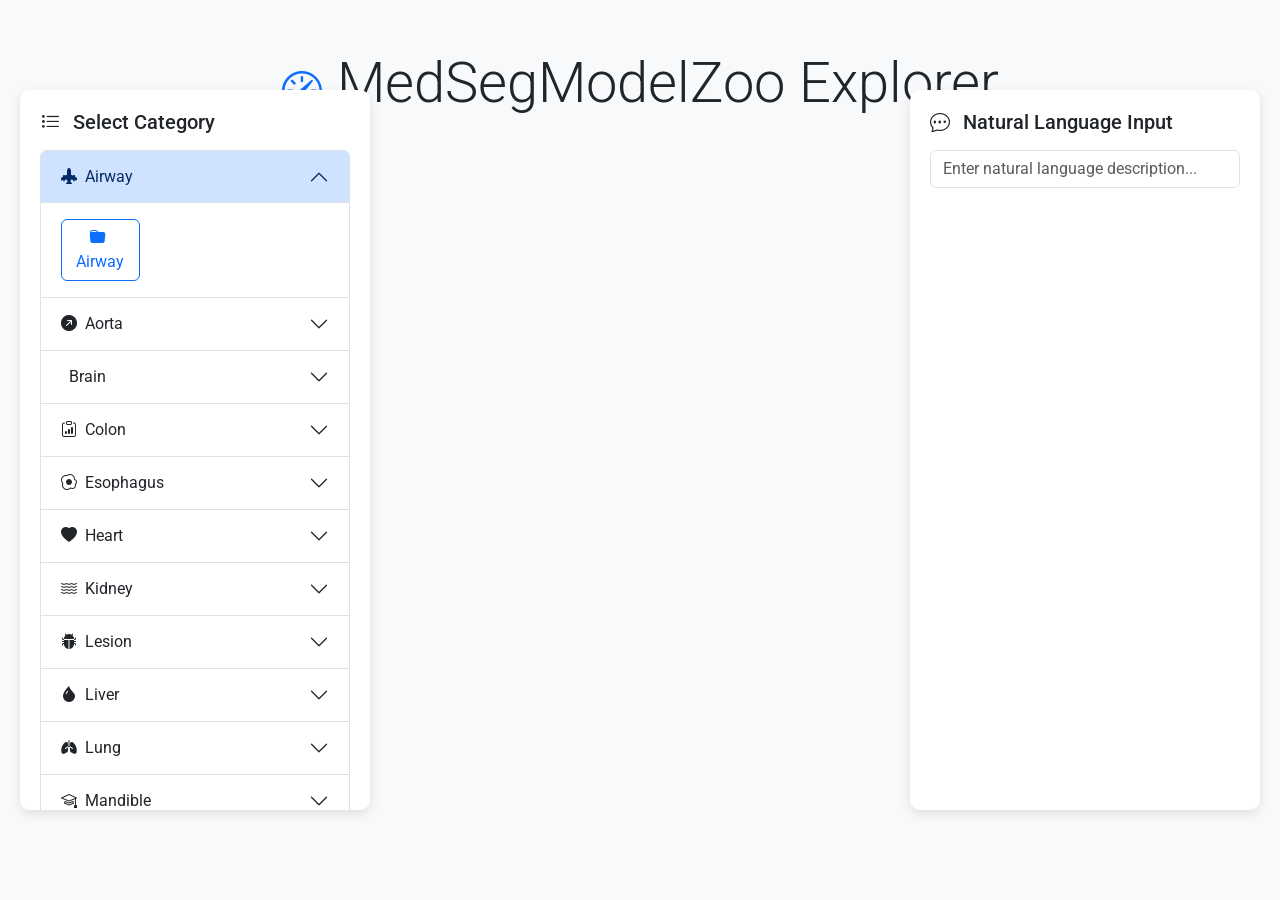
==== index.html @ d5a4fb83 "gawang" ====
<!DOCTYPE html>
<html lang="en">
<head>
  <meta charset="UTF-8" />
  <meta name="viewport" content="width=device-width, initial-scale=1.0"/>
  <title>MedSegModelZoo Explorer</title>
  
  <!-- Google Fonts -->
  <link href="https://fonts.googleapis.com/css2?family=Roboto:wght@400;700&display=swap" rel="stylesheet">
  
  <!-- Bootstrap CSS -->
  <link href="https://cdn.jsdelivr.net/npm/bootstrap@5.3.0/dist/css/bootstrap.min.css" rel="stylesheet">
  
  <!-- Bootstrap Icons -->
  <link href="https://cdn.jsdelivr.net/npm/bootstrap-icons@1.10.5/font/bootstrap-icons.css" rel="stylesheet">
  
  <style>
    body {
      font-family: 'Roboto', sans-serif;
      background-color: #f8f9fa;
      color: #212529;
    }
    
    /* Header styling */
    .header {
      display: flex;
      align-items: center;
      justify-content: center;
      margin-top: 50px;
      margin-bottom: 50px;
      position: relative;
    }
    
    .header i {
      font-size: 2.5rem;
      margin-right: 15px;
      color: #0d6efd;
    }
    
    /* Floating Panels */
    .floating-panel {
      position: fixed;
      top: 50%;
      transform: translateY(-50%);
      width: 350px;
      max-width: 90%;
      background-color: #ffffff;
      box-shadow: 0 4px 12px rgba(0,0,0,0.1);
      border-radius: 10px;
      z-index: 1050;
      padding: 20px;
      overflow-y: auto;
      height: 80%;
    }
    
    /* Category Panel */
    #categoryPanel {
      left: 20px;
    }
    
    /* NLP Panel */
    #nlpPanel {
      right: 20px;
    }
    
    /* Modal adjustments */
    .modal-lg {
      max-width: 80% !important;
    }
    
    /* Enhance card appearance */
    .card {
      transition: transform 0.2s, box-shadow 0.2s;
    }
    
    .card:hover {
      transform: translateY(-5px);
      box-shadow: 0 8px 16px rgba(0,0,0,0.2);
    }
    
    /* Tooltip styling */
    .tooltip-inner {
      max-width: 200px;
      text-align: center;
      background-color: #0d6efd;
      color: #fff;
      font-size: 0.875rem;
    }
    
    /* Scrollbar styling for panels */
    .floating-panel::-webkit-scrollbar {
      width: 8px;
    }
    .floating-panel::-webkit-scrollbar-thumb {
      background-color: rgba(100, 116, 139, 0.5);
      border-radius: 4px;
    }
    
    /* Button styling */
    .btn-category {
      margin-bottom: 10px;
    }
    
    /* Hide main content initially */
    #mainContent {
      display: none;
    }
  </style>
</head>
<body>
  
  <!-- Header with Icon -->
  <div class="header">
    <i class="bi bi-speedometer2"></i> <!-- Placeholder icon -->
    <h1 class="display-4">MedSegModelZoo Explorer</h1>
  </div>
  
  <!-- Main Content Area -->
  <div class="container" id="mainContent">
    <div class="row">
      <!-- Dataset List -->
      <div class="col-lg-8 mb-4">
        <h2 class="h4 mb-3">Datasets</h2>
        <div id="dataset-list" class="row g-3">
          <!-- Dataset cards will be injected here -->
        </div>
        <div id="no-datasets" class="text-center text-muted mt-4 d-none">Please select a body part or enter a description to view related datasets.</div>
      </div>

      <!-- Dataset Details -->
      <div id="dataset-info" class="col-lg-4 p-4 bg-white shadow rounded d-none">
        <h4 id="dataset-title" class="mb-3">Dataset Information</h4>
        <div id="dataset-details" class="mb-3" style="max-height: 400px; overflow-y: auto;">
          <!-- Dataset details will be injected here -->
        </div>
        <button id="cmd-button" class="btn btn-primary w-100 mb-2">Show CMD</button>
        <div id="cmd-output" class="alert alert-secondary d-none">cmd xx</div>
      </div>
    </div>
  </div>

  <!-- Floating Panels -->
  
  <!-- Category Selection Panel -->
  <div class="floating-panel" id="categoryPanel">
    <h5 class="mb-3"><i class="bi bi-list-task me-2"></i> Select Category</h5>
    <div class="accordion" id="bodyPartsAccordion">
      <!-- Categories will be injected here -->
    </div>
  </div>
  
  <!-- Natural Language Input Panel -->
  <div class="floating-panel" id="nlpPanel">
    <h5 class="mb-3"><i class="bi bi-chat-dots me-2"></i> Natural Language Input</h5>
    <input type="text" id="nlp-input" class="form-control mb-3" placeholder="Enter natural language description..." />
    <div id="nlp-cmd-output" class="alert alert-secondary d-none">cmd -i </div>
  </div>
  
  <!-- Bootstrap JS and dependencies -->
  <script src="https://cdn.jsdelivr.net/npm/bootstrap@5.3.0/dist/js/bootstrap.bundle.min.js"></script>
  
  <script>
  // Dataset JSON
  const datasetJSON = 
  [
    {
        "Dataset": "Task001_BrainTumour",
        "Framework": "nnunet_v1",
        "Modality": "FLAIR MRI,T1 weighted MRI,T1Gd MRI,T2 weighted MRI",
        "Input Channels": "4",
        "Patch size": "[128, 128, 128]",
        "Training spacing": "[1.0, 1.0, 1.0]",
        "Train cases": "387",
        "Test cases": "97",
        "Category-EN": "{'0': 'background', '1': 'Edema', '2': 'Non-enhancing tumor', '3': 'Enhancing tumor'}",
        "Category-CN": "{'0': '背景', '1': '水肿', '2': '非强化肿瘤', '3': '强化肿瘤'}",
        "Dice nnunet": "0.7334",
        "Dice base": "0.726",
        "Dice large": "0.7303",
        "Dice huge": "0.7309",
        "Dice base_ft": "0.73",
        "Dice large_ft": "0.7362",
        "Dice huge_ft": "0.7362"
    },
    {
        "Dataset": "Task002_Heart",
        "Framework": "nnunet_v1",
        "Modality": "MRI",
        "Input Channels": "1",
        "Patch size": "[80, 192, 160]",
        "Training spacing": "[1.3700000047683716, 1.25, 1.25]",
        "Train cases": "16",
        "Test cases": "4",
        "Category-EN": "{'0': 'background', '1': 'Left atrium'}",
        "Category-CN": "{'0': '背景', '1': '左心房'}",
        "Dice nnunet": "0.939",
        "Dice base": "0.9379",
        "Dice large": "0.9382",
        "Dice huge": "0.9382",
        "Dice base_ft": "0.9397",
        "Dice large_ft": "0.9397",
        "Dice huge_ft": "0.9387"
    },
    {
        "Dataset": "Task003_Liver",
        "Framework": "nnunet_v1",
        "Modality": "CT",
        "Input Channels": "1",
        "Patch size": "[128, 128, 128]",
        "Training spacing": "[1.0, 0.767578125, 0.767578125]",
        "Train cases": "104",
        "Test cases": "27",
        "Category-EN": "{'0': 'background', '1': 'Liver', '2': 'Liver tumor'}",
        "Category-CN": "{'0': '背景', '1': '肝', '2': '肝肿瘤'}",
        "Dice nnunet": "0.8338",
        "Dice base": "0.8238",
        "Dice large": "0.8399",
        "Dice huge": "0.8401",
        "Dice base_ft": "0.8501",
        "Dice large_ft": "0.8423",
        "Dice huge_ft": "0.8491"
    },
    {
        "Dataset": "Task004_Hippocampus",
        "Framework": "nnunet_v1",
        "Modality": "MRI",
        "Input Channels": "1",
        "Patch size": "[40, 56, 40]",
        "Training spacing": "[1.0, 1.0, 1.0]",
        "Train cases": "208",
        "Test cases": "52",
        "Category-EN": "{'0': 'background', '1': 'Anterior hippocampus', '2': 'Posterior hippocampus'}",
        "Category-CN": "{'0': '背景', '1': '海马前部', '2': '海马后部'}",
        "Dice nnunet": "0.8923",
        "Dice base": "0.8892",
        "Dice large": "0.8919",
        "Dice huge": "0.8935",
        "Dice base_ft": "0.8896",
        "Dice large_ft": "0.8913",
        "Dice huge_ft": "0.8919"
    },
    {
        "Dataset": "Task005_Prostate",
        "Framework": "nnunet_v1",
        "Modality": "T2 MRI,ADC MRI",
        "Input Channels": "2",
        "Patch size": "[20, 320, 256]",
        "Training spacing": "[3.5999999046325684, 0.625, 0.625]",
        "Train cases": "25",
        "Test cases": "7",
        "Category-EN": "{'0': 'background', '1': 'Prostate peripheral zone', '2': 'Vertebrae T9'}",
        "Category-CN": "{'0': '背景', '1': '前列腺外周带', '2': '胸椎T9'}",
        "Dice nnunet": "0.814",
        "Dice base": "0.7852",
        "Dice large": "0.8004",
        "Dice huge": "0.796",
        "Dice base_ft": "0.8112",
        "Dice large_ft": "0.8161",
        "Dice huge_ft": "0.8153"
    },
    {
        "Dataset": "Task006_Lung",
        "Framework": "nnunet_v1",
        "Modality": "CT",
        "Input Channels": "1",
        "Patch size": "[80, 192, 160]",
        "Training spacing": "[1.244979977607727, 0.78515625, 0.78515625]",
        "Train cases": "50",
        "Test cases": "13",
        "Category-EN": "{'0': 'background', '1': 'Lung cancer'}",
        "Category-CN": "{'0': '背景', '1': '肺癌'}",
        "Dice nnunet": "0.7132",
        "Dice base": "0.7003",
        "Dice large": "0.625",
        "Dice huge": "0.6197",
        "Dice base_ft": "0.7343",
        "Dice large_ft": "0.704",
        "Dice huge_ft": "0.7259"
    },
    {
        "Dataset": "Task007_Pancreas",
        "Framework": "nnunet_v1",
        "Modality": "CT",
        "Input Channels": "1",
        "Patch size": "[40, 224, 224]",
        "Training spacing": "[2.5, 0.8027340173721313, 0.8027340173721313]",
        "Train cases": "224",
        "Test cases": "57",
        "Category-EN": "{'0': 'background', '1': 'Pancreas', '2': 'Pancreatic tumor mass'}",
        "Category-CN": "{'0': '背景', '1': '胰腺', '2': '胰腺肿瘤块'}",
        "Dice nnunet": "0.647",
        "Dice base": "0.6607",
        "Dice large": "0.6641",
        "Dice huge": "0.6629",
        "Dice base_ft": "0.6791",
        "Dice large_ft": "0.6746",
        "Dice huge_ft": "0.6839"
    },
    {
        "Dataset": "Task008_HepaticVessel",
        "Framework": "nnunet_v1",
        "Modality": "CT",
        "Input Channels": "1",
        "Patch size": "[64, 192, 192]",
        "Training spacing": "[1.5, 0.7988280057907104, 0.7988280057907104]",
        "Train cases": "242",
        "Test cases": "61",
        "Category-EN": "{'0': 'background', '1': 'Hepatic vessels', '2': 'Liver tumor'}",
        "Category-CN": "{'0': '背景', '1': '肝血管', '2': '肝肿瘤'}",
        "Dice nnunet": "0.6988",
        "Dice base": "0.7075",
        "Dice large": "0.7079",
        "Dice huge": "0.7123",
        "Dice base_ft": "0.7047",
        "Dice large_ft": "0.7083",
        "Dice huge_ft": "0.7137"
    },
    {
        "Dataset": "Task009_Spleen",
        "Framework": "nnunet_v1",
        "Modality": "CT",
        "Input Channels": "1",
        "Patch size": "[64, 192, 160]",
        "Training spacing": "[1.6000100374221802, 0.7929689884185791, 0.7929689884185791]",
        "Train cases": "32",
        "Test cases": "9",
        "Category-EN": "{'0': 'background', '1': 'Spleen'}",
        "Category-CN": "{'0': '背景', '1': '脾脏'}",
        "Dice nnunet": "0.9553",
        "Dice base": "0.964",
        "Dice large": "0.9514",
        "Dice huge": "0.8759",
        "Dice base_ft": "0.9681",
        "Dice large_ft": "0.969",
        "Dice huge_ft": "0.969"
    },
    {
        "Dataset": "Task010_Colon",
        "Framework": "nnunet_v1",
        "Modality": "CT",
        "Input Channels": "1",
        "Patch size": "[56, 192, 160]",
        "Training spacing": "[3.0, 0.78125, 0.78125]",
        "Train cases": "100",
        "Test cases": "26",
        "Category-EN": "{'0': 'background', '1': 'Colon cancer primaries'}",
        "Category-CN": "{'0': '背景', '1': '结肠癌原发灶'}",
        "Dice nnunet": "0.4688",
        "Dice base": "0.4433",
        "Dice large": "0.4634",
        "Dice huge": "0.4136",
        "Dice base_ft": "0.4837",
        "Dice large_ft": "0.5163",
        "Dice huge_ft": "0.4999"
    },
    {
        "Dataset": "Task011_BTCV",
        "Framework": "nnunet_v1",
        "Modality": "CT",
        "Input Channels": "1",
        "Patch size": "[48, 192, 192]",
        "Training spacing": "[3.0, 0.7578124403953552, 0.7578124403953552]",
        "Train cases": "24",
        "Test cases": "6",
        "Category-EN": "{'0': 'background', '1': 'Spleen', '2': 'Right kidney', '3': 'Left kidney', '4': 'Gallbladder', '5': 'Esophagus', '6': 'Liver', '7': 'Stomach', '8': 'Aorta', '9': 'Inferior vena cava', '10': 'Portal and splenic veins', '11': 'Pancreas', '12': 'Right adrenal gland', '13': 'Left adrenal gland'}",
        "Category-CN": "{'0': '背景', '1': '脾脏', '2': '右肾', '3': '左肾', '4': '胆囊', '5': '食管', '6': '肝', '7': '胃', '8': '主动脉', '9': '下腔静脉', '10': '门静脉和脾静脉', '11': '胰腺', '12': '右肾上腺', '13': '左肾上腺'}",
        "Dice nnunet": "0.8424",
        "Dice base": "0.8425",
        "Dice large": "0.845",
        "Dice huge": "0.8504",
        "Dice base_ft": "0.8504",
        "Dice large_ft": "0.862",
        "Dice huge_ft": "0.8584"
    },
    {
        "Dataset": "Task012_BTCV_Cervix",
        "Framework": "nnunet_v1",
        "Modality": "CT",
        "Input Channels": "1",
        "Patch size": "[64, 192, 160]",
        "Training spacing": "[2.5, 0.9765625, 0.9765625]",
        "Train cases": "24",
        "Test cases": "6",
        "Category-EN": "{'0': 'background', '1': 'Bladder', '2': 'Uterus', '3': 'Rectum', '4': ' small bowel'}",
        "Category-CN": "{'0': '背景', '1': '膀胱', '2': '子宫', '3': '直肠', '4': '背景'}",
        "Dice nnunet": "0.6881",
        "Dice base": "0.6718",
        "Dice large": "0.6667",
        "Dice huge": "0.6689",
        "Dice base_ft": "0.7125",
        "Dice large_ft": "0.7116",
        "Dice huge_ft": "0.7227"
    },
    {
        "Dataset": "Task013_ACDC",
        "Framework": "nnunet_v1",
        "Modality": "MRI",
        "Input Channels": "1",
        "Patch size": "[20, 256, 224]",
        "Training spacing": "[5.0, 1.5625, 1.5625]",
        "Train cases": "160",
        "Test cases": "40",
        "Category-EN": "{'0': 'background', '1': 'Right ventricle', '2': 'Myocardium', '3': 'Left ventricular myocardium'}",
        "Category-CN": "{'0': '背景', '1': '右心室', '2': '心肌', '3': '左心室心肌'}",
        "Dice nnunet": "0.9226",
        "Dice base": "0.9206",
        "Dice large": "0.9269",
        "Dice huge": "0.9266",
        "Dice base_ft": "0.9255",
        "Dice large_ft": "0.9279",
        "Dice huge_ft": "0.9281"
    },
    {
        "Dataset": "Task019_BraTS21",
        "Framework": "nnunet_v1",
        "Modality": "T1 MRI,T1ce MRI,T2 MRI,FLAIR MRI",
        "Input Channels": "4",
        "Patch size": "[128, 128, 128]",
        "Training spacing": "[1.0, 1.0, 1.0]",
        "Train cases": "1000",
        "Test cases": "251",
        "Category-EN": "{'0': 'background', '1': 'Edema', '2': 'Non-enhancing tumor', '3': 'Enhancing tumor'}",
        "Category-CN": "{'0': '背景', '1': '水肿', '2': '非强化肿瘤', '3': '强化肿瘤'}",
        "Dice nnunet": "0.8455",
        "Dice base": "0.8463",
        "Dice large": "0.8471",
        "Dice huge": "0.8482",
        "Dice base_ft": "0.8457",
        "Dice large_ft": "0.8497",
        "Dice huge_ft": "0.8507"
    },
    {
        "Dataset": "Task020_AbdomenCT1K",
        "Framework": "nnunet_v1",
        "Modality": "CT",
        "Input Channels": "1",
        "Patch size": "[96, 160, 160]",
        "Training spacing": "[0.800000011920929, 0.7910159826278687, 0.7910159826278687]",
        "Train cases": "800",
        "Test cases": "200",
        "Category-EN": "{'0': 'background', '1': 'Liver', '2': 'Kidney', '3': 'Spleen', '4': 'Pancreas'}",
        "Category-CN": "{'0': '背景', '1': '肝', '2': '肾', '3': '脾脏', '4': '胰腺'}",
        "Dice nnunet": "0.9528",
        "Dice base": "0.9534",
        "Dice large": "0.9554",
        "Dice huge": "0.9539",
        "Dice base_ft": "0.9526",
        "Dice large_ft": "0.9557",
        "Dice huge_ft": "0.9562"
    },
    {
        "Dataset": "Task021_KiTS2021",
        "Framework": "nnunet_v1",
        "Modality": "CT",
        "Input Channels": "1",
        "Patch size": "[128, 128, 128]",
        "Training spacing": "[0.78126, 0.78125, 0.78125]",
        "Train cases": "240",
        "Test cases": "60",
        "Category-EN": "{'0': 'background', '1': 'Kidney', '2': 'Kidney tumor', '3': 'Kidney cyst'}",
        "Category-CN": "{'0': '背景', '1': '肾', '2': '肾肿瘤', '3': '肾囊肿'}",
        "Dice nnunet": "0.7544",
        "Dice base": "0.7322",
        "Dice large": "0.7476",
        "Dice huge": "0.7655",
        "Dice base_ft": "0.7707",
        "Dice large_ft": "0.7791",
        "Dice huge_ft": "0.7891"
    },
    {
        "Dataset": "Task023_FLARE22",
        "Framework": "nnunet_v1",
        "Modality": "CT",
        "Input Channels": "1",
        "Patch size": "[40, 224, 192]",
        "Training spacing": "[2.5, 0.7939454913139343, 0.7939454913139343]",
        "Train cases": "56",
        "Test cases": "14",
        "Category-EN": "{'0': 'background', '1': 'Liver', '2': 'Right kidney', '3': 'Spleen', '4': 'Pancreas', '5': 'Aorta', '6': 'Inferior vena cava', '7': 'Right adrenal gland', '8': 'Left adrenal gland', '9': 'Gallbladder', '10': 'Esophagus', '11': 'Stomach', '12': 'Duodenum', '13': 'Left kidney'}",
        "Category-CN": "{'0': '背景', '1': '肝', '2': '右肾', '3': '脾脏', '4': '胰腺', '5': '主动脉', '6': '下腔静脉', '7': '右肾上腺', '8': '左肾上腺', '9': '胆囊', '10': '食管', '11': '胃', '12': '十二指肠', '13': '左肾'}",
        "Dice nnunet": "0.8621",
        "Dice base": "0.87",
        "Dice large": "0.8776",
        "Dice huge": "0.8748",
        "Dice base_ft": "0.8752",
        "Dice large_ft": "0.8807",
        "Dice huge_ft": "0.891"
    },
    {
        "Dataset": "Task029_LITS",
        "Framework": "nnunet_v1",
        "Modality": "CT",
        "Input Channels": "1",
        "Patch size": "[128, 128, 128]",
        "Training spacing": "[1.0, 0.767578125, 0.767578125]",
        "Train cases": "104",
        "Test cases": "27",
        "Category-EN": "{'0': 'background', '1': 'Liver', '2': 'Liver tumor'}",
        "Category-CN": "{'0': '背景', '1': '肝', '2': '肝肿瘤'}",
        "Dice nnunet": "0.8284",
        "Dice base": "0.8296",
        "Dice large": "0.8462",
        "Dice huge": "0.8457",
        "Dice base_ft": "0.8506",
        "Dice large_ft": "0.8596",
        "Dice huge_ft": "0.8474"
    },
    {
        "Dataset": "Task034_Instance22",
        "Framework": "nnunet_v1",
        "Modality": "CT",
        "Input Channels": "1",
        "Patch size": "[16, 320, 320]",
        "Training spacing": "[4.999972629547119, 0.45250000059604645, 0.45250000059604645]",
        "Train cases": "80",
        "Test cases": "20",
        "Category-EN": "{'0': 'background', '1': 'Intracranial hemorrhage'}",
        "Category-CN": "{'0': '背景', '1': '颅内出血'}",
        "Dice nnunet": "0.6749",
        "Dice base": "0.6861",
        "Dice large": "0.6953",
        "Dice huge": "0.6955",
        "Dice base_ft": "0.6755",
        "Dice large_ft": "0.6996",
        "Dice huge_ft": "0.7027"
    },
    {
        "Dataset": "Task036_KiPA22",
        "Framework": "nnunet_v1",
        "Modality": "CT",
        "Input Channels": "1",
        "Patch size": "[160, 128, 112]",
        "Training spacing": "[0.6328129768371582, 0.6328129768371582, 0.6328129768371582]",
        "Train cases": "56",
        "Test cases": "14",
        "Category-EN": "{'0': 'background', '1': 'Renal vein', '2': 'Kidney', '3': 'Renal artery', '4': 'Kidney tumor'}",
        "Category-CN": "{'0': '背景', '1': '肾静脉', '2': '肾', '3': '肾动脉', '4': '肾肿瘤'}",
        "Dice nnunet": "0.901",
        "Dice base": "0.9004",
        "Dice large": "0.9016",
        "Dice huge": "0.9",
        "Dice base_ft": "0.9031",
        "Dice large_ft": "0.9029",
        "Dice huge_ft": "0.9043"
    },
    {
        "Dataset": "Task037_CHAOS_Task_3_5_Variant1",
        "Framework": "nnunet_v1",
        "Modality": "MRI,MRI",
        "Input Channels": "2",
        "Patch size": "[32, 192, 256]",
        "Training spacing": "[7.529999828338624, 1.62109375, 1.62109375]",
        "Train cases": "32",
        "Test cases": "8",
        "Category-EN": "{'0': 'background', '1': 'Liver', '2': 'Right kidney', '3': 'Left kidney', '4': 'Spleen'}",
        "Category-CN": "{'0': '背景', '1': '肝', '2': '右肾', '3': '左肾', '4': '脾脏'}",
        "Dice nnunet": "0.8619",
        "Dice base": "0.8474",
        "Dice large": "0.8629",
        "Dice huge": "0.8588",
        "Dice base_ft": "0.8708",
        "Dice large_ft": "0.8727",
        "Dice huge_ft": "0.8744"
    },
    {
        "Dataset": "Task039_Parse22",
        "Framework": "nnunet_v1",
        "Modality": "CT",
        "Input Channels": "1",
        "Patch size": "[96, 160, 160]",
        "Training spacing": "[1.0, 0.654296875, 0.654296875]",
        "Train cases": "80",
        "Test cases": "20",
        "Category-EN": "{'0': 'background', '1': 'Pulmonary artery'}",
        "Category-CN": "{'0': '背景', '1': '肺动脉'}",
        "Dice nnunet": "0.8695",
        "Dice base": "0.8691",
        "Dice large": "0.8663",
        "Dice huge": "0.8661",
        "Dice base_ft": "0.8692",
        "Dice large_ft": "0.8687",
        "Dice huge_ft": "0.8681"
    },
    {
        "Dataset": "Task040_ATM22",
        "Framework": "nnunet_v1",
        "Modality": "CT",
        "Input Channels": "1",
        "Patch size": "[128, 160, 112]",
        "Training spacing": "[0.78125, 0.5, 0.78125]",
        "Train cases": "240",
        "Test cases": "60",
        "Category-EN": "{'0': 'background', '1': 'Airway'}",
        "Category-CN": "{'0': '背景', '1': '气道'}",
        "Dice nnunet": "0.9108",
        "Dice base": "0.9108",
        "Dice large": "0.911",
        "Dice huge": "0.9116",
        "Dice base_ft": "0.9148",
        "Dice large_ft": "0.9178",
        "Dice huge_ft": "0.9174"
    },
    {
        "Dataset": "Task041_ISLES2022",
        "Framework": "nnunet_v1",
        "Modality": "ADC MRI,DWI MRI",
        "Input Channels": "2",
        "Patch size": "[80, 96, 80]",
        "Training spacing": "[2.0, 2.0, 2.0]",
        "Train cases": "200",
        "Test cases": "50",
        "Category-EN": "{'0': 'background', '1': 'Ischemic stroke'}",
        "Category-CN": "{'0': '背景', '1': '缺血性中风'}",
        "Dice nnunet": "0.7836",
        "Dice base": "0.7802",
        "Dice large": "0.7919",
        "Dice huge": "0.7929",
        "Dice base_ft": "0.7866",
        "Dice large_ft": "0.7878",
        "Dice huge_ft": "0.7898"
    },
    {
        "Dataset": "Task044_CrossMoDA23",
        "Framework": "nnunet_v1",
        "Modality": "MRI",
        "Input Channels": "1",
        "Patch size": "[32, 256, 224]",
        "Training spacing": "[1.5, 0.625, 0.625]",
        "Train cases": "181",
        "Test cases": "46",
        "Category-EN": "{'0': 'background', '1': 'Intra vestibular schwannoma', '2': 'Extra vestibular schwannoma', '3': 'Cochlea'}",
        "Category-CN": "{'0': '背景', '1': '内位前庭神经瘤', '2': '额外位前庭神经瘤', '3': '耳蜗'}",
        "Dice nnunet": "0.796",
        "Dice base": "0.7934",
        "Dice large": "0.7945",
        "Dice huge": "0.7915",
        "Dice base_ft": "0.7966",
        "Dice large_ft": "0.7955",
        "Dice huge_ft": "0.7987"
    },
    {
        "Dataset": "Task044_KiTS23",
        "Framework": "nnunet_v1",
        "Modality": "CT",
        "Input Channels": "1",
        "Patch size": "[128, 128, 128]",
        "Training spacing": "[1.0, 0.78125, 0.78125]",
        "Train cases": "391",
        "Test cases": "98",
        "Category-EN": "{'0': 'background', '1': 'Kidney', '2': 'Kidney tumor', '3': 'Kidney cyst'}",
        "Category-CN": "{'0': '背景', '1': '肾', '2': '肾肿瘤', '3': '肾囊肿'}",
        "Dice nnunet": "0.7545",
        "Dice base": "0.7591",
        "Dice large": "0.7554",
        "Dice huge": "0.7576",
        "Dice base_ft": "0.7704",
        "Dice large_ft": "0.7905",
        "Dice huge_ft": "0.7983"
    },
    {
        "Dataset": "Task050_LAScarQS22_task1",
        "Framework": "nnunet_v1",
        "Modality": "LGE MRI",
        "Input Channels": "1",
        "Patch size": "[20, 288, 288]",
        "Training spacing": "[2.5, 0.625, 0.625]",
        "Train cases": "48",
        "Test cases": "12",
        "Category-EN": "{'0': 'background', '1': 'Left atrial scar', '2': 'Left atrium'}",
        "Category-CN": "{'0': '背景', '1': '左心房疤痕', '2': '左心房'}",
        "Dice nnunet": "0.7155",
        "Dice base": "0.7194",
        "Dice large": "0.7104",
        "Dice huge": "0.713",
        "Dice base_ft": "0.7274",
        "Dice large_ft": "0.716",
        "Dice huge_ft": "0.7144"
    },
    {
        "Dataset": "Task051_AMOS_CT",
        "Framework": "nnunet_v1",
        "Modality": "CT",
        "Input Channels": "1",
        "Patch size": "[64, 160, 160]",
        "Training spacing": "[2.0, 0.6845703125, 0.6845703125]",
        "Train cases": "240",
        "Test cases": "60",
        "Category-EN": "{'0': 'background', '1': 'Spleen', '10': 'Pancreas', '11': 'Right adrenal gland', '12': 'Left adrenal gland', '13': 'Duodenum', '14': 'Bladder', '15': 'Prostate/Uterus', '2': 'Right kidney', '3': 'Left kidney', '4': 'Gallbladder', '5': 'Esophagus', '6': 'Liver', '7': 'Stomach', '8': 'Aorta', '9': 'Postcaval vein'}",
        "Category-CN": "{'0': '背景', '1': '脾脏', '10': '胰腺', '11': '右肾上腺', '12': '左肾上腺', '13': '十二指肠', '14': '膀胱', '15': '前列腺/子宫', '2': '右肾', '3': '左肾', '4': '胆囊', '5': '食管', '6': '肝', '7': '胃', '8': '主动脉', '9': '后腔静脉'}",
        "Dice nnunet": "0.9012",
        "Dice base": "0.8995",
        "Dice large": "0.9069",
        "Dice huge": "0.9048",
        "Dice base_ft": "0.9033",
        "Dice large_ft": "0.9085",
        "Dice huge_ft": "0.9124"
    },
    {
        "Dataset": "Task051_LAScarQS22_task2",
        "Framework": "nnunet_v1",
        "Modality": "LGE MRI",
        "Input Channels": "1",
        "Patch size": "[40, 256, 224]",
        "Training spacing": "[1.0, 0.625, 0.625]",
        "Train cases": "104",
        "Test cases": "26",
        "Category-EN": "{'0': 'background', '1': 'Left atrium'}",
        "Category-CN": "{'0': '背景', '1': '左心房'}",
        "Dice nnunet": "0.9176",
        "Dice base": "0.9201",
        "Dice large": "0.9204",
        "Dice huge": "0.9208",
        "Dice base_ft": "0.9202",
        "Dice large_ft": "0.9209",
        "Dice huge_ft": "0.9206"
    },
    {
        "Dataset": "Task052_AMOS_MR",
        "Framework": "nnunet_v1",
        "Modality": "MRI",
        "Input Channels": "1",
        "Patch size": "[48, 160, 224]",
        "Training spacing": "[3.0, 1.1875, 1.1875]",
        "Train cases": "48",
        "Test cases": "12",
        "Category-EN": "{'0': 'background', '1': 'Spleen', '10': 'Pancreas', '11': 'Right adrenal gland', '12': 'Left adrenal gland', '13': 'Duodenum', '14': 'Bladder', '15': 'Prostate/Uterus', '2': 'Right kidney', '3': 'Left kidney', '4': 'Gallbladder', '5': 'Esophagus', '6': 'Liver', '7': 'Stomach', '8': 'Aorta', '9': 'Postcaval vein'}",
        "Category-CN": "{'0': '背景', '1': '脾脏', '10': '胰腺', '11': '右肾上腺', '12': '左肾上腺', '13': '十二指肠', '14': '膀胱', '15': '前列腺/子宫', '2': '右肾', '3': '左肾', '4': '胆囊', '5': '食管', '6': '肝', '7': '胃', '8': '主动脉', '9': '后腔静脉'}",
        "Dice nnunet": "0.8754",
        "Dice base": "0.8695",
        "Dice large": "0.8719",
        "Dice huge": "0.8738",
        "Dice base_ft": "0.8763",
        "Dice large_ft": "0.8813",
        "Dice huge_ft": "0.8812"
    },
    {
        "Dataset": "Task053_AMOS_Task2",
        "Framework": "nnunet_v1",
        "Modality": "MRI",
        "Input Channels": "1",
        "Patch size": "[64, 160, 160]",
        "Training spacing": "[2.0, 0.712890625, 0.712890625]",
        "Train cases": "288",
        "Test cases": "72",
        "Category-EN": "{'0': 'background', '1': 'Spleen', '10': 'Pancreas', '11': 'Right adrenal gland', '12': 'Left adrenal gland', '13': 'Duodenum', '14': 'Bladder', '15': 'Prostate/Uterus', '2': 'Right kidney', '3': 'Left kidney', '4': 'Gallbladder', '5': 'Esophagus', '6': 'Liver', '7': 'Stomach', '8': 'Aorta', '9': 'Postcaval vein'}",
        "Category-CN": "{'0': '背景', '1': '脾脏', '10': '胰腺', '11': '右肾上腺', '12': '左肾上腺', '13': '十二指肠', '14': '膀胱', '15': '前列腺/子宫', '2': '右肾', '3': '左肾', '4': '胆囊', '5': '食管', '6': '肝', '7': '胃', '8': '主动脉', '9': '后腔静脉'}",
        "Dice nnunet": "0.8956",
        "Dice base": "0.8989",
        "Dice large": "0.9037",
        "Dice huge": "0.9025",
        "Dice base_ft": "0.8978",
        "Dice large_ft": "0.906",
        "Dice huge_ft": "0.9064"
    },
    {
        "Dataset": "Task083_VerSe2020",
        "Framework": "nnunet_v1",
        "Modality": "CT",
        "Input Channels": "1",
        "Patch size": "[160, 112, 112]",
        "Training spacing": "[1.0, 0.93359375, 1.0]",
        "Train cases": "280",
        "Test cases": "71",
        "Category-EN": "{'0': 'background', '1': 'Vertebrae C1', '10': 'Vertebrae T2', '11': 'Vertebrae T3', '12': 'Vertebrae T4', '13': 'Vertebrae T5', '14': 'Vertebrae T6', '15': 'Vertebrae T7', '16': 'Vertebrae T8', '17': 'Vertebrae T10', '18': 'Vertebrae T11', '19': 'Vertebrae T12', '2': 'Vertebrae C2', '20': 'Vertebrae L1', '21': 'Vertebrae L2', '22': 'Vertebrae L3', '23': 'Vertebrae L4', '24': 'Vertebrae L5', '25': 'Vertebrae L6', '26': 'Sacrum', '27': 'cocygis', '28': 'T13', '3': 'Vertebrae C3', '4': 'Vertebrae C4', '5': 'Vertebrae C5', '6': 'Vertebrae C6', '7': 'Vertebrae C7', '8': 'Vertebrae T1', '9': 'Vertebrae T13'}",
        "Category-CN": "{'0': '背景', '1': '颈椎C1', '10': '胸椎T2', '11': '胸椎T3', '12': '胸椎T4', '13': '胸椎T5', '14': '胸椎T6', '15': '胸椎T7', '16': '胸椎T8', '17': '胸椎T10', '18': '胸椎T11', '19': '胸椎T12', '2': '颈椎C2', '20': '腰椎L1', '21': '腰椎L2', '22': '腰椎L3', '23': '腰椎L4', '24': '腰椎L5', '25': '腰椎L6', '26': '骶骨', '27': '背景', '28': '背景', '3': '颈椎C3', '4': '颈椎C4', '5': '颈椎C5', '6': '颈椎C6', '7': '颈椎C7', '8': '胸椎T1', '9': '胸椎T13'}",
        "Dice nnunet": "0.7198",
        "Dice base": "0.747",
        "Dice large": "0.7458",
        "Dice huge": "0.7438",
        "Dice base_ft": "0.7467",
        "Dice large_ft": "0.7596",
        "Dice huge_ft": "0.758"
    },
    {
        "Dataset": "Task103_ADAM2020",
        "Framework": "nnunet_v1",
        "Modality": "TOF MRI",
        "Input Channels": "1",
        "Patch size": "[56, 224, 192]",
        "Training spacing": "[0.5000004172325134, 0.3571428656578064, 0.3571428656578064]",
        "Train cases": "90",
        "Test cases": "23",
        "Category-EN": "{'0': 'background', '1': 'Brain aneurysm', '2': 'Treated aneurysm'}",
        "Category-CN": "{'0': '背景', '1': '动脉瘤', '2': '愈后动脉瘤'}",
        "Dice nnunet": "0.5064",
        "Dice base": "0.56",
        "Dice large": "0.6118",
        "Dice huge": "0.5927",
        "Dice base_ft": "0.6524",
        "Dice large_ft": "0.6883",
        "Dice huge_ft": "0.6702"
    },
    {
        "Dataset": "Task104_Colorectal_Liver_Metastases",
        "Framework": "nnunet_v1",
        "Modality": "CT",
        "Input Channels": "1",
        "Patch size": "[64, 192, 192]",
        "Training spacing": "[1.5, 0.78125, 0.78125]",
        "Train cases": "157",
        "Test cases": "40",
        "Category-EN": "{'0': 'background', '1': 'Liver', '2': 'Liver tumor'}",
        "Category-CN": "{'0': '背景', '1': '肝', '2': '肝肿瘤'}",
        "Dice nnunet": "0.8485",
        "Dice base": "0.8419",
        "Dice large": "0.8475",
        "Dice huge": "0.8538",
        "Dice base_ft": "0.8501",
        "Dice large_ft": "0.8529",
        "Dice huge_ft": "0.8532"
    },
    {
        "Dataset": "Task105_DICOM_LIDC_IDRI_Nodules",
        "Framework": "nnunet_v1",
        "Modality": "CT",
        "Input Channels": "1",
        "Patch size": "[80, 192, 160]",
        "Training spacing": "[1.3750000596046448, 0.6986093819141388, 0.6986093819141388]",
        "Train cases": "814",
        "Test cases": "204",
        "Category-EN": "{'0': 'background', '1': 'Lymph nodes'}",
        "Category-CN": "{'0': '背景', '1': '淋巴结'}",
        "Dice nnunet": "0.4999",
        "Dice base": "0.5555",
        "Dice large": "0.5601",
        "Dice huge": "0.5545",
        "Dice base_ft": "0.6146",
        "Dice large_ft": "0.6198",
        "Dice huge_ft": "0.6384"
    },
    {
        "Dataset": "Task106_AIIB2023",
        "Framework": "nnunet_v1",
        "Modality": "CT",
        "Input Channels": "1",
        "Patch size": "[128, 128, 128]",
        "Training spacing": "[0.7041015625, 0.5, 0.7041015625]",
        "Train cases": "96",
        "Test cases": "24",
        "Category-EN": "{'0': 'background', '1': 'Airway'}",
        "Category-CN": "{'0': '背景', '1': '气道'}",
        "Dice nnunet": "0.9353",
        "Dice base": "0.9353",
        "Dice large": "0.9354",
        "Dice huge": "0.9362",
        "Dice base_ft": "0.9359",
        "Dice large_ft": "0.9377",
        "Dice huge_ft": "0.9391"
    },
    {
        "Dataset": "Task107_HCC-TACE-Seg",
        "Framework": "nnunet_v1",
        "Modality": "CT",
        "Input Channels": "1",
        "Patch size": "[40, 224, 224]",
        "Training spacing": "[2.5, 0.78125, 0.78125]",
        "Train cases": "179",
        "Test cases": "45",
        "Category-EN": "{'0': 'background', '1': 'Liver', '2': 'Liver tumor', '3': 'Portal vein', '4': 'Aorta'}",
        "Category-CN": "{'0': '背景', '1': '肝', '2': '肝肿瘤', '3': '门静脉', '4': '主动脉'}",
        "Dice nnunet": "0.6121",
        "Dice base": "0.6132",
        "Dice large": "0.6193",
        "Dice huge": "0.6152",
        "Dice base_ft": "0.623",
        "Dice large_ft": "0.6365",
        "Dice huge_ft": "0.6342"
    },
    {
        "Dataset": "Task108_ISBI-MR-Prostate-2013",
        "Framework": "nnunet_v1",
        "Modality": "T2 weighted MRI",
        "Input Channels": "1",
        "Patch size": "[24, 256, 256]",
        "Training spacing": "[3.0, 0.5, 0.5]",
        "Train cases": "63",
        "Test cases": "16",
        "Category-EN": "{'0': 'background', '1': 'Prostate', '2': 'Prostate peripheral zone'}",
        "Category-CN": "{'0': '背景', '1': '前列腺', '2': '前列腺外周带'}",
        "Dice nnunet": "0.8463",
        "Dice base": "0.8255",
        "Dice large": "0.8219",
        "Dice huge": "0.8205",
        "Dice base_ft": "0.8315",
        "Dice large_ft": "0.8305",
        "Dice huge_ft": "0.8433"
    },
    {
        "Dataset": "Task109_SMILE-UHURA2023",
        "Framework": "nnunet_v1",
        "Modality": "TOF MRI",
        "Input Channels": "1",
        "Patch size": "[224, 64, 160]",
        "Training spacing": "[0.30000001192092896, 0.29999256134033203, 0.30000001192092896]",
        "Train cases": "9",
        "Test cases": "3",
        "Category-EN": "{'0': 'background', '1': 'Cerebral artery'}",
        "Category-CN": "{'0': '背景', '1': '脑动脉'}",
        "Dice nnunet": "0.8271",
        "Dice base": "0.8363",
        "Dice large": "0.8333",
        "Dice huge": "0.8242",
        "Dice base_ft": "0.8385",
        "Dice large_ft": "0.8366",
        "Dice huge_ft": "0.829"
    },
    {
        "Dataset": "Task110_ISPY1-Tumor-SEG-Radiomics",
        "Framework": "nnunet_v1",
        "Modality": "DCE MRI,DCE MRI,DCE MRI",
        "Input Channels": "3",
        "Patch size": "[96, 160, 160]",
        "Training spacing": "[1.0, 1.0, 1.0]",
        "Train cases": "128",
        "Test cases": "33",
        "Category-EN": "{'0': 'background', '1': 'Breast tumor'}",
        "Category-CN": "{'0': '背景', '1': '乳腺肿瘤'}",
        "Dice nnunet": "0.7161",
        "Dice base": "0.7202",
        "Dice large": "0.7383",
        "Dice huge": "0.7275",
        "Dice base_ft": "0.7342",
        "Dice large_ft": "0.72",
        "Dice huge_ft": "0.7339"
    },
    {
        "Dataset": "Task111_LUAD-CT-Survival",
        "Framework": "nnunet_v1",
        "Modality": "CT",
        "Input Channels": "1",
        "Patch size": "[40, 224, 192]",
        "Training spacing": "[3.6750000000000003, 0.7119140625, 0.7119140625]",
        "Train cases": "32",
        "Test cases": "8",
        "Category-EN": "{'0': 'background', '1': 'Lung adenocarcinoma'}",
        "Category-CN": "{'0': '背景', '1': '肺腺癌'}",
        "Dice nnunet": "0.6899",
        "Dice base": "0.5832",
        "Dice large": "0.6717",
        "Dice huge": "0.6512",
        "Dice base_ft": "0.7236",
        "Dice large_ft": "0.74",
        "Dice huge_ft": "0.7389"
    },
    {
        "Dataset": "Task112_PROSTATEx-Seg-HiRes",
        "Framework": "nnunet_v1",
        "Modality": "T2 weighted MRI",
        "Input Channels": "1",
        "Patch size": "[16, 320, 320]",
        "Training spacing": "[3.0, 0.5, 0.5]",
        "Train cases": "52",
        "Test cases": "14",
        "Category-EN": "{'0': 'background', '1': 'Prostate'}",
        "Category-CN": "{'0': '背景', '1': '前列腺'}",
        "Dice nnunet": "0.9387",
        "Dice base": "0.9378",
        "Dice large": "0.9379",
        "Dice huge": "0.9335",
        "Dice base_ft": "0.9387",
        "Dice large_ft": "0.9383",
        "Dice huge_ft": "0.9401"
    },
    {
        "Dataset": "Task113_PROSTATEx-Seg-Zones",
        "Framework": "nnunet_v1",
        "Modality": "T2 weighted MRI",
        "Input Channels": "1",
        "Patch size": "[16, 320, 320]",
        "Training spacing": "[3.0, 0.5, 0.5]",
        "Train cases": "78",
        "Test cases": "20",
        "Category-EN": "{'0': 'background', '1': 'Prostate peripheral zone', '2': 'Prostate transition zone', '3': 'Prostatic urethra', '4': 'Prostate anterior fibromuscular stroma'}",
        "Category-CN": "{'0': '背景', '1': '前列腺外周带', '2': '前列腺移行带', '3': '前列腺尿道', '4': '前列腺前纤维肌肉组织'}",
        "Dice nnunet": "0.7535",
        "Dice base": "0.7446",
        "Dice large": "0.7447",
        "Dice huge": "0.7438",
        "Dice base_ft": "0.7502",
        "Dice large_ft": "0.7522",
        "Dice huge_ft": "0.7587"
    },
    {
        "Dataset": "Task114_Prostate-Anatomical-Edge-Cases",
        "Framework": "nnunet_v1",
        "Modality": "CT",
        "Input Channels": "1",
        "Patch size": "[56, 192, 160]",
        "Training spacing": "[2.0, 0.9765625, 0.9765625]",
        "Train cases": "104",
        "Test cases": "27",
        "Category-EN": "{'0': 'background', '1': 'Prostate', '2': 'Rectum', '3': 'Bladder', '4': 'Left femoral head', '5': 'Right femoral head'}",
        "Category-CN": "{'0': '背景', '1': '前列腺', '2': '直肠', '3': '膀胱', '4': '左股骨头', '5': '右股骨头'}",
        "Dice nnunet": "0.6493",
        "Dice base": "0.7269",
        "Dice large": "0.7922",
        "Dice huge": "0.7347",
        "Dice base_ft": "0.7452",
        "Dice large_ft": "0.8152",
        "Dice huge_ft": "0.8002"
    },
    {
        "Dataset": "Task115_QIBA-VolCT-1B",
        "Framework": "nnunet_v1",
        "Modality": "CT",
        "Input Channels": "1",
        "Patch size": "[80, 192, 160]",
        "Training spacing": "[1.25, 0.703125, 0.703125]",
        "Train cases": "119",
        "Test cases": "30",
        "Category-EN": "{'0': 'background', '1': 'Lung tumor'}",
        "Category-CN": "{'0': '背景', '1': '肺肿瘤'}",
        "Dice nnunet": "0.6217",
        "Dice base": "0.6719",
        "Dice large": "0.6422",
        "Dice huge": "0.6237",
        "Dice base_ft": "0.8029",
        "Dice large_ft": "0.7814",
        "Dice huge_ft": "0.7767"
    },
    {
        "Dataset": "Task116_ISPY1",
        "Framework": "nnunet_v1",
        "Modality": "MRI",
        "Input Channels": "1",
        "Patch size": "[96, 160, 160]",
        "Training spacing": "[0.8243237137794495, 0.78125, 0.78125]",
        "Train cases": "656",
        "Test cases": "165",
        "Category-EN": "{'0': 'background', '1': 'Breast tissue', '2': 'Breast tumor'}",
        "Category-CN": "{'0': '背景', '1': '乳腺组织', '2': '乳腺肿瘤'}",
        "Dice nnunet": "0.3068",
        "Dice base": "0.3145",
        "Dice large": "0.324",
        "Dice huge": "0.3295",
        "Dice base_ft": "0.3206",
        "Dice large_ft": "0.3349",
        "Dice huge_ft": "0.3263"
    },
    {
        "Dataset": "Task166_LongitudinalMultipleSclerosisLesionSegmentation",
        "Framework": "nnunet_v1",
        "Modality": "FLAIR MRI,T1Gd MRI,PD MRI,T2 MRI",
        "Input Channels": "4",
        "Patch size": "[128, 160, 112]",
        "Training spacing": "[1.0, 1.0, 1.0]",
        "Train cases": "16",
        "Test cases": "5",
        "Category-EN": "{'0': 'background', '1': 'Lesion'}",
        "Category-CN": "{'0': '背景', '1': '病灶'}",
        "Dice nnunet": "0.8045",
        "Dice base": "0.8046",
        "Dice large": "0.8012",
        "Dice huge": "0.8033",
        "Dice base_ft": "0.81",
        "Dice large_ft": "0.8084",
        "Dice huge_ft": "0.8008"
    },
    {
        "Dataset": "Task502_WMH",
        "Framework": "nnunet_v1",
        "Modality": "FLAIR MRI,T1 MRI",
        "Input Channels": "2",
        "Patch size": "[40, 224, 192]",
        "Training spacing": "[3.0, 0.976599931716919, 1.0]",
        "Train cases": "48",
        "Test cases": "12",
        "Category-EN": "{'0': 'background', '1': 'White matter hyperintensity', '2': 'Other pathology'}",
        "Category-CN": "{'0': '背景', '1': '白质高信号', '2': '其他病理'}",
        "Dice nnunet": "0.5604",
        "Dice base": "0.4739",
        "Dice large": "0.4959",
        "Dice huge": "0.4946",
        "Dice base_ft": "0.4927",
        "Dice large_ft": "0.5208",
        "Dice huge_ft": "0.5707"
    },
    {
        "Dataset": "Task503_BraTs2015",
        "Framework": "nnunet_v1",
        "Modality": "FLAIR MRI,T1 MRI,T1 weighted MRI,T2 MRI",
        "Input Channels": "4",
        "Patch size": "[128, 128, 128]",
        "Training spacing": "[1.0, 1.0, 1.0]",
        "Train cases": "219",
        "Test cases": "55",
        "Category-EN": "{'0': 'background', '1': 'Necrosis', '2': 'Edema', '3': 'Non-enhancing tumor', '4': 'Enhancing tumor'}",
        "Category-CN": "{'0': '背景', '1': '坏疽', '2': '水肿', '3': '非强化肿瘤', '4': '强化肿瘤'}",
        "Dice nnunet": "0.6034",
        "Dice base": "0.6175",
        "Dice large": "0.6144",
        "Dice huge": "0.6175",
        "Dice base_ft": "0.6143",
        "Dice large_ft": "0.6185",
        "Dice huge_ft": "0.6177"
    },
    {
        "Dataset": "Task504_ATLAS",
        "Framework": "nnunet_v1",
        "Modality": "T1 weighted MRI",
        "Input Channels": "1",
        "Patch size": "[128, 128, 128]",
        "Training spacing": "[1.0, 1.0, 1.0]",
        "Train cases": "524",
        "Test cases": "131",
        "Category-EN": "{'0': 'background', '1': 'Brain lesion'}",
        "Category-CN": "{'0': '背景', '1': '脑病灶'}",
        "Dice nnunet": "0.6507",
        "Dice base": "0.6505",
        "Dice large": "0.654",
        "Dice huge": "0.6684",
        "Dice base_ft": "0.6535",
        "Dice large_ft": "0.6612",
        "Dice huge_ft": "0.6706"
    },
    {
        "Dataset": "Task507_Myops2020",
        "Framework": "nnunet_v1",
        "Modality": "MRI,DE MRI,T2 MRI",
        "Input Channels": "3",
        "Patch size": "[6, 512, 512]",
        "Training spacing": "[11.999998855590821, 0.7290666699409485, 0.7290666699409485]",
        "Train cases": "20",
        "Test cases": "5",
        "Category-EN": "{'0': 'background', '1': 'Left ventricle', '2': 'Right ventricle', '3': 'Left ventricular myocardium', '4': 'Left ventricular myocardial edema', '5': 'Left ventricular myocardial scars'}",
        "Category-CN": "{'0': '背景', '1': '左心室', '2': '右心室血池', '3': '左心室心肌', '4': '左心室心肌水肿', '5': '左心室心肌疤痕'}",
        "Dice nnunet": "0.732",
        "Dice base": "0.7124",
        "Dice large": "0.7155",
        "Dice huge": "0.7059",
        "Dice base_ft": "0.7217",
        "Dice large_ft": "0.7308",
        "Dice huge_ft": "0.7286"
    },
    {
        "Dataset": "Task511_ATLAS2023",
        "Framework": "nnunet_v1",
        "Modality": "T1 weighted MRI",
        "Input Channels": "1",
        "Patch size": "[40, 192, 224]",
        "Training spacing": "[2.9999969005584717, 1.0416666269302368, 1.0416666269302368]",
        "Train cases": "48",
        "Test cases": "12",
        "Category-EN": "{'0': 'background', '1': 'Liver', '2': 'Liver tumor'}",
        "Category-CN": "{'0': '背景', '1': '肝', '2': '肝肿瘤'}",
        "Dice nnunet": "0.7596",
        "Dice base": "0.7572",
        "Dice large": "0.7674",
        "Dice huge": "0.7652",
        "Dice base_ft": "0.7612",
        "Dice large_ft": "0.783",
        "Dice huge_ft": "0.8003"
    },
    {
        "Dataset": "Task525_CMRxMotions",
        "Framework": "nnunet_v1",
        "Modality": "CMR MRI",
        "Input Channels": "1",
        "Patch size": "[10, 448, 384]",
        "Training spacing": "[9.600000381469727, 0.6640620231628418, 0.6640621423721313]",
        "Train cases": "111",
        "Test cases": "28",
        "Category-EN": "{'0': 'background', '1': 'Left ventricle', '2': 'Myocardium', '3': 'Right ventricle'}",
        "Category-CN": "{'0': '背景', '1': '左心室', '2': '心肌', '3': '右心室'}",
        "Dice nnunet": "0.9022",
        "Dice base": "0.9007",
        "Dice large": "0.9012",
        "Dice huge": "0.9006",
        "Dice base_ft": "0.9031",
        "Dice large_ft": "0.904",
        "Dice huge_ft": "0.903"
    },
    {
        "Dataset": "Task556_FeTA2022_all",
        "Framework": "nnunet_v1",
        "Modality": "T2 weighted MRI",
        "Input Channels": "1",
        "Patch size": "[128, 128, 128]",
        "Training spacing": "[0.5038999915122986, 0.5038999915122986, 0.5038999915122986]",
        "Train cases": "96",
        "Test cases": "24",
        "Category-EN": "{'0': 'background', '1': 'External cerebrospinal fluid', '2': 'Gray matter', '3': 'White matter', '4': 'Cerebral ventricle', '5': 'Cerebellum', '6': 'Deep gray matter', '7': 'Bain stem'}",
        "Category-CN": "{'0': '背景', '1': '外脑脊液', '2': '灰质', '3': '白质', '4': '脑室', '5': '小脑', '6': '深部灰质', '7': '脑干'}",
        "Dice nnunet": "0.8542",
        "Dice base": "0.851",
        "Dice large": "0.8503",
        "Dice huge": "0.8502",
        "Dice base_ft": "0.854",
        "Dice large_ft": "0.8516",
        "Dice huge_ft": "0.8507"
    },
    {
        "Dataset": "Task559_WORD",
        "Framework": "nnunet_v1",
        "Modality": "CT",
        "Input Channels": "1",
        "Patch size": "[64, 160, 160]",
        "Training spacing": "[3.0, 0.9765625, 0.9765625]",
        "Train cases": "96",
        "Test cases": "24",
        "Category-EN": "{'0': 'background', '1': 'Liver', '10': 'Colon', '11': 'Intestine', '12': 'Adrenal gland', '13': 'Rectum', '14': 'Bladder', '15': 'Left femoral head', '16': 'Right femoral head', '2': 'Spleen', '3': 'Left kidney', '4': 'Right kidney', '5': 'Stomach', '6': 'Gallbladder', '7': 'Esophagus', '8': 'Pancreas', '9': 'Duodenum'}",
        "Category-CN": "{'0': '背景', '1': '肝', '10': '结肠', '11': '肠', '12': '肾上腺', '13': '直肠', '14': '膀胱', '15': '左股骨头', '16': '右股骨头', '2': '脾脏', '3': '左肾', '4': '右肾', '5': '胃', '6': '胆囊', '7': '食管', '8': '胰腺', '9': '十二指肠'}",
        "Dice nnunet": "0.8304",
        "Dice base": "0.8475",
        "Dice large": "0.8454",
        "Dice huge": "0.8449",
        "Dice base_ft": "0.8505",
        "Dice large_ft": "0.8601",
        "Dice huge_ft": "0.8606"
    },
    {
        "Dataset": "Task601_CTSpine1K_Full",
        "Framework": "nnunet_v1",
        "Modality": "CT",
        "Input Channels": "1",
        "Patch size": "[128, 128, 128]",
        "Training spacing": "[0.800000011920929, 0.7578125, 0.7578125]",
        "Train cases": "804",
        "Test cases": "201",
        "Category-EN": "{'0': 'background', '1': 'Vertebrae C1', '2': 'Vertebrae C2', '3': 'Vertebrae C3', '4': 'Vertebrae C4', '5': 'Vertebrae C5', '6': 'Vertebrae C6', '7': 'Vertebrae C7', '8': 'Vertebrae T1', '9': 'Vertebrae T13', '10': 'Vertebrae T2', '11': 'Vertebrae T3', '12': 'Vertebrae T4', '13': 'Vertebrae T5', '14': 'Vertebrae T6', '15': 'Vertebrae T7', '16': 'Vertebrae T8', '17': 'Vertebrae T10', '18': 'Vertebrae T11', '19': 'Vertebrae T12', '20': 'Vertebrae L1', '21': 'Vertebrae L2', '22': 'Vertebrae L3', '23': 'Vertebrae L4', '24': 'Vertebrae L5', '25': 'Vertebrae L6'}",
        "Category-CN": "{'0': '背景', '1': '颈椎C1', '2': '颈椎C2', '3': '颈椎C3', '4': '颈椎C4', '5': '颈椎C5', '6': '颈椎C6', '7': '颈椎C7', '8': '胸椎T1', '9': '胸椎T13', '10': '胸椎T2', '11': '胸椎T3', '12': '胸椎T4', '13': '胸椎T5', '14': '胸椎T6', '15': '胸椎T7', '16': '胸椎T8', '17': '胸椎T10', '18': '胸椎T11', '19': '胸椎T12', '20': '腰椎L1', '21': '腰椎L2', '22': '腰椎L3', '23': '腰椎L4', '24': '腰椎L5', '25': '腰椎L6'}",
        "Dice nnunet": "0.6058",
        "Dice base": "0.644",
        "Dice large": "0.6619",
        "Dice huge": "0.6591",
        "Dice base_ft": "0.6673",
        "Dice large_ft": "0.682",
        "Dice huge_ft": "0.6857"
    },
    {
        "Dataset": "Task603_MMWHS",
        "Framework": "nnunet_v1",
        "Modality": "CT",
        "Input Channels": "1",
        "Patch size": "[80, 192, 160]",
        "Training spacing": "[0.762499988079071, 0.6835939884185791, 0.6835939884185791]",
        "Train cases": "32",
        "Test cases": "8",
        "Category-EN": "{'0': 'background', '1': 'Left ventricular myocardium', '2': 'Left atrium', '3': 'Left ventricle', '4': 'Right atrium', '5': 'Right ventricle', '6': 'Ascending aorta', '7': 'Pulmonary artery'}",
        "Category-CN": "{'0': '背景', '1': '左心室心肌', '2': '左心房', '3': '左心室', '4': '右心房', '5': '右心室', '6': '升主动脉', '7': '肺动脉'}",
        "Dice nnunet": "0.9003",
        "Dice base": "0.8969",
        "Dice large": "0.8966",
        "Dice huge": "0.8951",
        "Dice base_ft": "0.8951",
        "Dice large_ft": "0.8999",
        "Dice huge_ft": "0.8952"
    },
    {
        "Dataset": "Task605_SegThor",
        "Framework": "nnunet_v1",
        "Modality": "CT",
        "Input Channels": "1",
        "Patch size": "[64, 192, 160]",
        "Training spacing": "[2.5, 0.9765620231628418, 0.9765620231628418]",
        "Train cases": "32",
        "Test cases": "8",
        "Category-EN": "{'0': 'background', '1': 'Esophagus', '2': 'Heart', '3': 'Trachea', '4': 'Aorta'}",
        "Category-CN": "{'0': '背景', '1': '食管', '2': '心脏', '3': '气管', '4': '主动脉'}",
        "Dice nnunet": "0.9088",
        "Dice base": "0.9065",
        "Dice large": "0.9098",
        "Dice huge": "0.9097",
        "Dice base_ft": "0.9089",
        "Dice large_ft": "0.9131",
        "Dice huge_ft": "0.9149"
    },
    {
        "Dataset": "Task606_orCaScore",
        "Framework": "nnunet_v1",
        "Modality": "CT",
        "Input Channels": "1",
        "Patch size": "[28, 256, 256]",
        "Training spacing": "[2.5, 0.42899999022483826, 0.42899999022483826]",
        "Train cases": "25",
        "Test cases": "7",
        "Category-EN": "{'0': 'background', '1': 'Left anterior descending artery', '2': 'Left circumflex artery', '3': 'Right coronary artery'}",
        "Category-CN": "{'0': '背景', '1': '左前降支动脉', '2': '左回旋支动脉', '3': '右冠状动脉'}",
        "Dice nnunet": "0.047",
        "Dice base": "0.0241",
        "Dice large": "0.036",
        "Dice huge": "0.0477",
        "Dice base_ft": "0.2576",
        "Dice large_ft": "0.378",
        "Dice huge_ft": "0.3576"
    },
    {
        "Dataset": "Task611_PROMISE12",
        "Framework": "nnunet_v1",
        "Modality": "MRI",
        "Input Channels": "1",
        "Patch size": "[28, 256, 256]",
        "Training spacing": "[2.2000471115112306, 0.612500011920929, 0.612500011920929]",
        "Train cases": "40",
        "Test cases": "10",
        "Category-EN": "{'0': 'background', '1': 'Prostate'}",
        "Category-CN": "{'0': '背景', '1': '前列腺'}",
        "Dice nnunet": "0.9012",
        "Dice base": "0.9035",
        "Dice large": "0.8615",
        "Dice huge": "0.9008",
        "Dice base_ft": "0.9065",
        "Dice large_ft": "0.9101",
        "Dice huge_ft": "0.9098"
    },
    {
        "Dataset": "Task612_CTPelvic1k",
        "Framework": "nnunet_v1",
        "Modality": "CT",
        "Input Channels": "1",
        "Patch size": "[128, 128, 128]",
        "Training spacing": "[0.800000011920929, 0.78125, 0.78125]",
        "Train cases": "884",
        "Test cases": "222",
        "Category-EN": "{'0': 'background', '1': 'Sacrum', '2': 'Right hip', '3': 'Left hip', '4': 'Lumbar vertebra'}",
        "Category-CN": "{'0': '背景', '1': '骶骨', '2': '右髋', '3': '左髋', '4': '腰椎'}",
        "Dice nnunet": "0.6524",
        "Dice base": "0.7078",
        "Dice large": "0.7013",
        "Dice huge": "0.7015",
        "Dice base_ft": "0.8808",
        "Dice large_ft": "0.8939",
        "Dice huge_ft": "0.8954"
    },
    {
        "Dataset": "Task613_COVID-19-20",
        "Framework": "nnunet_v1",
        "Modality": "CT",
        "Input Channels": "1",
        "Patch size": "[28, 256, 256]",
        "Training spacing": "[5.0, 0.7429999709129333, 0.7429999709129333]",
        "Train cases": "159",
        "Test cases": "40",
        "Category-EN": "{'0': 'background', '1': 'COVID-19 lesion'}",
        "Category-CN": "{'0': '背景', '1': 'COVID-19病变'}",
        "Dice nnunet": "0.7263",
        "Dice base": "0.7418",
        "Dice large": "0.7382",
        "Dice huge": "0.7368",
        "Dice base_ft": "0.7426",
        "Dice large_ft": "0.7361",
        "Dice huge_ft": "0.734"
    },
    {
        "Dataset": "Task614_LUNA16",
        "Framework": "nnunet_v1",
        "Modality": "CT",
        "Input Channels": "1",
        "Patch size": "[80, 192, 160]",
        "Training spacing": "[1.0, 1.0, 1.0]",
        "Train cases": "710",
        "Test cases": "178",
        "Category-EN": "{'0': 'background', '1': 'Lung'}",
        "Category-CN": "{'0': '背景', '1': '肺\\n   '}",
        "Dice nnunet": "0.9871",
        "Dice base": "0.9872",
        "Dice large": "0.9875",
        "Dice huge": "0.9866",
        "Dice base_ft": "0.9876",
        "Dice large_ft": "0.9881",
        "Dice huge_ft": "0.988"
    },
    {
        "Dataset": "Task615_Chest_CT_Scans_with_COVID-19",
        "Framework": "nnunet_v1",
        "Modality": "CT",
        "Input Channels": "1",
        "Patch size": "[24, 256, 256]",
        "Training spacing": "[8.0, 0.7064999938011169, 0.7064999938011169]",
        "Train cases": "40",
        "Test cases": "10",
        "Category-EN": "{'0': 'background', '1': 'COVID-19 lesion'}",
        "Category-CN": "{'0': '背景', '1': 'COVID-19病变'}",
        "Dice nnunet": "0.5568",
        "Dice base": "0.5971",
        "Dice large": "0.6037",
        "Dice huge": "0.5686",
        "Dice base_ft": "0.5975",
        "Dice large_ft": "0.6324",
        "Dice huge_ft": "0.6249"
    },
    {
        "Dataset": "Task616_LNDb",
        "Framework": "nnunet_v1",
        "Modality": "CT",
        "Input Channels": "1",
        "Patch size": "[96, 160, 160]",
        "Training spacing": "[1.0, 0.6435546875, 0.6435546875]",
        "Train cases": "188",
        "Test cases": "48",
        "Category-EN": "{'0': 'background', '1': 'Lung nodule'}",
        "Category-CN": "{'0': '背景', '1': '肺结节\\n   '}",
        "Dice nnunet": "0.3587",
        "Dice base": "0.3175",
        "Dice large": "0.3509",
        "Dice huge": "0.3738",
        "Dice base_ft": "0.3667",
        "Dice large_ft": "0.4053",
        "Dice huge_ft": "0.3822"
    },
    {
        "Dataset": "Task628_StructSeg2019_subtask1",
        "Framework": "nnunet_v1",
        "Modality": "CT",
        "Input Channels": "1",
        "Patch size": "[48, 192, 192]",
        "Training spacing": "[3.0, 1.140625, 1.140625]",
        "Train cases": "40",
        "Test cases": "10",
        "Category-EN": "{'0': 'background', '1': 'Left eye', '10': 'Left temporal lobe', '11': 'Right temporal lobe', '12': 'Spinal cord', '13': 'Left parotid gland', '14': 'Right parotid gland', '15': 'Left inner ear', '16': 'Right inner ear', '17': 'Left middle ear', '18': 'Right middle ear', '19': 'Left temporomandibular joint', '2': 'Right eye', '20': 'Right temporomandibular joint', '21': 'Left mandible', '22': 'Right mandible', '3': 'Left crystalline lens', '4': 'Right crystalline lens', '5': 'Left optic nerve', '6': 'Right optic nerve', '7': 'Optic chiasm', '8': 'Pituitary gland', '9': 'Bain stem'}",
        "Category-CN": "{'0': '背景', '1': '左眼', '10': '左颞叶', '11': '右颞叶', '12': '脊髓', '13': '左腮腺', '14': '右腮腺', '15': '左内耳', '16': '右内耳', '17': '左中耳', '18': '右中耳', '19': '左颞下颌关节', '2': '右眼', '20': '右颞下颌关节', '21': '左下颌骨', '22': '右下颌骨', '3': '左晶状体', '4': '右晶状体', '5': '左视神经', '6': '右视神经', '7': '视交叉', '8': '垂体', '9': '脑干'}",
        "Dice nnunet": "0.7499",
        "Dice base": "0.7658",
        "Dice large": "0.7867",
        "Dice huge": "0.724",
        "Dice base_ft": "0.7332",
        "Dice large_ft": "0.7936",
        "Dice huge_ft": "0.7096"
    },
    {
        "Dataset": "Task629_StructSeg2019_subtask2",
        "Framework": "nnunet_v1",
        "Modality": "CT",
        "Input Channels": "1",
        "Patch size": "[40, 224, 192]",
        "Training spacing": "[5.0, 1.171875, 1.171875]",
        "Train cases": "40",
        "Test cases": "10",
        "Category-EN": "{'0': 'background', '1': 'Left lung', '2': 'Right lung', '3': 'Spinal cord', '4': 'Esophagus', '5': 'heart ', '6': 'trachea '}",
        "Category-CN": "{'0': '背景', '1': '左肺', '2': '右肺', '3': '脊髓', '4': '食管', '5': '背景', '6': '背景'}",
        "Dice nnunet": "0.905",
        "Dice base": "0.9015",
        "Dice large": "0.9012",
        "Dice huge": "0.9045",
        "Dice base_ft": "0.9061",
        "Dice large_ft": "0.9074",
        "Dice huge_ft": "0.9074"
    },
    {
        "Dataset": "Task630_StructSeg2019_subtask3",
        "Framework": "nnunet_v1",
        "Modality": "CT",
        "Input Channels": "1",
        "Patch size": "[40, 224, 192]",
        "Training spacing": "[5.0, 1.171875, 1.171875]",
        "Train cases": "40",
        "Test cases": "10",
        "Category-EN": "{'0': 'background', '1': 'Lung cancer'}",
        "Category-CN": "{'0': '背景', '1': '肺癌\\n   '}",
        "Dice nnunet": "0.577",
        "Dice base": "0.5655",
        "Dice large": "0.5942",
        "Dice huge": "0.5019",
        "Dice base_ft": "0.6081",
        "Dice large_ft": "0.6196",
        "Dice huge_ft": "0.62"
    },
    {
        "Dataset": "Task631_StructSeg2019_subtask4",
        "Framework": "nnunet_v1",
        "Modality": "CT",
        "Input Channels": "1",
        "Patch size": "[48, 192, 192]",
        "Training spacing": "[3.0, 1.140625, 1.140625]",
        "Train cases": "40",
        "Test cases": "10",
        "Category-EN": "{'0': 'background', '1': 'Nasopharyngeal cancer'}",
        "Category-CN": "{'0': '背景', '1': '鼻咽癌'}",
        "Dice nnunet": "0.6024",
        "Dice base": "0.616",
        "Dice large": "0.5988",
        "Dice huge": "0.6019",
        "Dice base_ft": "0.6304",
        "Dice large_ft": "0.6314",
        "Dice huge_ft": "0.63"
    },
    {
        "Dataset": "Task666_MESSEG",
        "Framework": "nnunet_v1",
        "Modality": "FLAIR MRI,FLAIR MRI",
        "Input Channels": "2",
        "Patch size": "[112, 128, 160]",
        "Training spacing": "[0.9765625, 0.9765625, 0.5300010740756989]",
        "Train cases": "32",
        "Test cases": "8",
        "Category-EN": "{'0': 'background', '1': 'Lesion'}",
        "Category-CN": "{'0': '背景', '1': '病灶'}",
        "Dice nnunet": "0.5484",
        "Dice base": "0.5105",
        "Dice large": "0.5619",
        "Dice huge": "0.5191",
        "Dice base_ft": "0.5447",
        "Dice large_ft": "0.5886",
        "Dice huge_ft": "0.5615"
    },
    {
        "Dataset": "Task700_SEG_A_2023",
        "Framework": "nnunet_v1",
        "Modality": "CT",
        "Input Channels": "1",
        "Patch size": "[64, 160, 160]",
        "Training spacing": "[2.985045075416565, 0.732421875, 0.732421875]",
        "Train cases": "44",
        "Test cases": "12",
        "Category-EN": "{'0': 'background', '1': 'Aorta'}",
        "Category-CN": "{'0': '背景', '1': '主动脉'}",
        "Dice nnunet": "0.9245",
        "Dice base": "0.9139",
        "Dice large": "0.9192",
        "Dice huge": "0.9201",
        "Dice base_ft": "0.9258",
        "Dice large_ft": "0.9277",
        "Dice huge_ft": "0.9274"
    },
    {
        "Dataset": "Task701_LNQ2023",
        "Framework": "nnunet_v1",
        "Modality": "CT",
        "Input Channels": "1",
        "Patch size": "[56, 192, 160]",
        "Training spacing": "[2.0, 0.826171875, 0.826171875]",
        "Train cases": "314",
        "Test cases": "79",
        "Category-EN": "{'0': 'background', '1': 'Pulmonary nodule'}",
        "Category-CN": "{'0': '背景', '1': '肺结节'}",
        "Dice nnunet": "0.4144",
        "Dice base": "0.4999",
        "Dice large": "0.4811",
        "Dice huge": "0.4762",
        "Dice base_ft": "0.509",
        "Dice large_ft": "0.4983",
        "Dice huge_ft": "0.5103"
    },
    {
        "Dataset": "Task701_SegRap2023",
        "Framework": "nnunet_v1",
        "Modality": "CT,CT",
        "Input Channels": "2",
        "Patch size": "[28, 256, 224]",
        "Training spacing": "[3.0, 0.5419921875, 0.5419921875]",
        "Train cases": "96",
        "Test cases": "24",
        "Category-EN": "{'0': 'background', '1': 'Brain', '2': 'Bain stem', '3': 'Optic chiasm', '4': 'Left cochlea', '5': 'Right cochlea', '6': 'Esophagus', '7': 'Left eustachian tube', '8': 'Right eustachian tube', '9': 'Left eye', '10': 'Right eye', '11': 'Left hippocampus', '12': 'Right hippocampus', '13': 'Left internal auditory canal', '14': 'Right internal auditory canal', '15': 'Larynx', '16': 'Larynx glottis', '17': 'Larynx supraglottic', '18': 'Left crystalline lens', '19': 'Right crystalline lens', '20': 'Left mandible', '21': 'Right mandible', '22': 'Left mastoid', '23': 'Right mastoid', '24': 'Left middle ear', '25': 'Right middle ear', '26': 'Left optic nerve', '27': 'Right optic nerve', '28': 'Oral cavity', '29': 'Left parotid gland', '30': 'Right parotid gland', '31': 'Pharynx', '32': 'Pituitary gland', '33': 'Spinal cord', '34': 'Left submandibular gland', '35': 'Right submandibular gland', '36': 'Right temporal lobe', '37': 'Right temporal lobe', '38': 'Thyroid gland', '39': 'Trachea', '40': 'Left tympanic cavity', '41': 'Left temporomandibular joint', '42': 'Right temporomandibular joint', '43': 'Right tympanic cavity', '44': 'Left vestibular semicircular canal', '45': 'Right vestibular semicircular canal'}",
        "Category-CN": "{'0': '背景', '1': '脑', '2': '脑干', '3': '视交叉', '4': '左耳蜗', '5': '右耳蜗', '6': '食管', '7': '左耳咽管', '8': '右耳咽管', '9': '左眼', '10': '右眼', '11': '海马体', '12': '海马体', '13': '左内耳道', '14': '右内耳道', '15': '喉', '16': '声门', '17': '喉上部', '18': '左晶状体', '19': '右晶状体', '20': '左下颌骨', '21': '右下颌骨', '22': '左乳突', '23': '右乳突', '24': '左中耳', '25': '右中耳', '26': '左视神经', '27': '右视神经', '28': '口腔', '29': '左腮腺', '30': '右腮腺', '31': '咽', '32': '垂体', '33': '脊髓', '34': '左颌下腺', '35': '右颌下腺', '36': '右颞叶', '37': '右颞叶', '38': '甲状腺', '39': '气管', '40': '左鼓室', '41': '左颞下颌关节', '42': '右颞下颌关节', '43': '右鼓室', '44': '左前庭半规管', '45': '右前庭半规管'}",
        "Dice nnunet": "0.8161",
        "Dice base": "0.7477",
        "Dice large": "0.8178",
        "Dice huge": "0.804",
        "Dice base_ft": "0.8435",
        "Dice large_ft": "0.8406",
        "Dice huge_ft": "0.8426"
    },
    {
        "Dataset": "Task702_CAS2023",
        "Framework": "nnunet_v1",
        "Modality": "TOF MRI",
        "Input Channels": "1",
        "Patch size": "[48, 224, 224]",
        "Training spacing": "[1.0, 1.0, 1.0]",
        "Train cases": "80",
        "Test cases": "20",
        "Category-EN": "{'0': 'background', '1': 'Cerebral artery'}",
        "Category-CN": "{'0': '背景', '1': '脑动脉'}",
        "Dice nnunet": "0.867",
        "Dice base": "0.8677",
        "Dice large": "0.8665",
        "Dice huge": "0.8654",
        "Dice base_ft": "0.8691",
        "Dice large_ft": "0.87",
        "Dice huge_ft": "0.8704"
    },
    {
        "Dataset": "Task702_SegRap2023_Task2",
        "Framework": "nnunet_v1",
        "Modality": "CT,CT",
        "Input Channels": "2",
        "Patch size": "[28, 256, 256]",
        "Training spacing": "[3.0, 0.5419921875, 0.5419921875]",
        "Train cases": "96",
        "Test cases": "24",
        "Category-EN": "{'0': 'background', '1': 'GTV nasopharynx', '2': 'GTV lymph node'}",
        "Category-CN": "{'0': '背景', '1': '鼻咽部的总体靶区体积', '2': '淋巴结的总体靶区体积'}",
        "Dice nnunet": "0.7451",
        "Dice base": "0.7399",
        "Dice large": "0.7506",
        "Dice huge": "0.7406",
        "Dice base_ft": "0.7468",
        "Dice large_ft": "0.757",
        "Dice huge_ft": "0.7543"
    },
    {
        "Dataset": "Task703_TDSC-ABUS2023",
        "Framework": "nnunet_v1",
        "Modality": "Ultrasound",
        "Input Channels": "1",
        "Patch size": "[80, 160, 192]",
        "Training spacing": "[1.0, 1.0, 1.0]",
        "Train cases": "80",
        "Test cases": "20",
        "Category-EN": "{'0': 'background', '1': 'Breast tumor'}",
        "Category-CN": "{'0': '背景', '1': '乳腺肿瘤'}",
        "Dice nnunet": "0.4966",
        "Dice base": "0.537",
        "Dice large": "0.5018",
        "Dice huge": "0.4938",
        "Dice base_ft": "0.5454",
        "Dice large_ft": "0.5265",
        "Dice huge_ft": "0.5278"
    },
    {
        "Dataset": "Task704_ToothFairy2023",
        "Framework": "nnunet_v1",
        "Modality": "CT",
        "Input Channels": "1",
        "Patch size": "[80, 160, 192]",
        "Training spacing": "[1.0, 1.0, 1.0]",
        "Train cases": "122",
        "Test cases": "31",
        "Category-EN": "{'0': 'background', '1': 'Inferior alveolar nerve'}",
        "Category-CN": "{'0': '背景', '1': '下牙槽神经'}",
        "Dice nnunet": "0.8212",
        "Dice base": "0.8205",
        "Dice large": "0.8182",
        "Dice huge": "0.8189",
        "Dice base_ft": "0.821",
        "Dice large_ft": "0.8257",
        "Dice huge_ft": "0.8226"
    },
    {
        "Dataset": "Task710_autoPET",
        "Framework": "nnunet_v1",
        "Modality": "PET,CT",
        "Input Channels": "2",
        "Patch size": "[128, 128, 128]",
        "Training spacing": "[3.0, 2.0364201068878174, 2.0364201068878174]",
        "Train cases": "811",
        "Test cases": "203",
        "Category-EN": "{'0': 'background', '1': 'Lesion'}",
        "Category-CN": "{'0': '背景', '1': '病灶'}",
        "Dice nnunet": "0.6898",
        "Dice base": "0.7396",
        "Dice large": "0.7494",
        "Dice huge": "0.7219",
        "Dice base_ft": "0.7468",
        "Dice large_ft": "0.7607",
        "Dice huge_ft": "0.761"
    },
    {
        "Dataset": "Task711_autoPET_PET_only",
        "Framework": "nnunet_v1",
        "Modality": "PET,CT",
        "Input Channels": "2",
        "Patch size": "[128, 128, 128]",
        "Training spacing": "[3.0, 2.0364201068878174, 2.0364201068878174]",
        "Train cases": "400",
        "Test cases": "101",
        "Category-EN": "{'0': 'background', '1': 'Lesion'}",
        "Category-CN": "{'0': '背景', '1': '病灶'}",
        "Dice nnunet": "0.7071",
        "Dice base": "0.7225",
        "Dice large": "0.7337",
        "Dice huge": "0.7259",
        "Dice base_ft": "0.7508",
        "Dice large_ft": "0.7704",
        "Dice huge_ft": "0.7732"
    },
    {
        "Dataset": "Task712_autoPET_CT_only",
        "Framework": "nnunet_v1",
        "Modality": "PET,CT",
        "Input Channels": "2",
        "Patch size": "[128, 128, 128]",
        "Training spacing": "[3.0, 2.0364201068878174, 2.0364201068878174]",
        "Train cases": "811",
        "Test cases": "203",
        "Category-EN": "{'0': 'background', '1': 'Lesion'}",
        "Category-CN": "{'0': '背景', '1': '病灶'}",
        "Dice nnunet": "0.3694",
        "Dice base": "0.4109",
        "Dice large": "0.4097",
        "Dice huge": "0.4372",
        "Dice base_ft": "0.496",
        "Dice large_ft": "0.5188",
        "Dice huge_ft": "0.528"
    },
    {
        "Dataset": "Task720_HIE2023",
        "Framework": "nnunet_v1",
        "Modality": "ADC MRI,ZADC MRI",
        "Input Channels": "2",
        "Patch size": "[48, 96, 80]",
        "Training spacing": "[2.200000047683716, 1.375, 1.375]",
        "Train cases": "68",
        "Test cases": "17",
        "Category-EN": "{'0': 'background', '1': 'Hypoxic ischemic encephalopathy'}",
        "Category-CN": "{'0': '背景', '1': '缺氧缺血性脑病'}",
        "Dice nnunet": "0.4613",
        "Dice base": "0.4938",
        "Dice large": "0.4399",
        "Dice huge": "0.4726",
        "Dice base_ft": "0.4602",
        "Dice large_ft": "0.4552",
        "Dice huge_ft": "0.4349"
    },
    {
        "Dataset": "Task894_BraTS2023_MET",
        "Framework": "nnunet_v1",
        "Modality": "T1 MRI,T1 weighted MRI,T2 weighted MRI,FLAIR MRI",
        "Input Channels": "4",
        "Patch size": "[128, 160, 112]",
        "Training spacing": "[1.0, 1.0, 1.0]",
        "Train cases": "190",
        "Test cases": "48",
        "Category-EN": "{'0': 'background', '1': 'Non-enhancing tumor', '2': 'Edema', '3': 'Enhancing tumor'}",
        "Category-CN": "{'0': '背景', '1': '非强化肿瘤', '2': '水肿', '3': '强化肿瘤'}",
        "Dice nnunet": "0.6487",
        "Dice base": "0.6587",
        "Dice large": "0.6644",
        "Dice huge": "0.6538",
        "Dice base_ft": "0.6697",
        "Dice large_ft": "0.6672",
        "Dice huge_ft": "0.6768"
    },
    {
        "Dataset": "Task895_BraTS2023_SSA",
        "Framework": "nnunet_v1",
        "Modality": "T1 MRI,T1 weighted MRI,T2 weighted MRI,FLAIR MRI",
        "Input Channels": "4",
        "Patch size": "[128, 128, 128]",
        "Training spacing": "[1.0, 1.0, 1.0]",
        "Train cases": "34",
        "Test cases": "9",
        "Category-EN": "{'0': 'background', '1': 'Non-enhancing tumor', '2': 'Edema', '3': 'Enhancing tumor'}",
        "Category-CN": "{'0': '背景', '1': '非强化肿瘤', '2': '水肿', '3': '强化肿瘤'}",
        "Dice nnunet": "0.798",
        "Dice base": "0.7923",
        "Dice large": "0.7841",
        "Dice huge": "0.7807",
        "Dice base_ft": "0.8091",
        "Dice large_ft": "0.8368",
        "Dice huge_ft": "0.8098"
    },
    {
        "Dataset": "Task896_BraTS2023_PED",
        "Framework": "nnunet_v1",
        "Modality": "T1 MRI,T1 weighted MRI,T2 weighted MRI,FLAIR MRI",
        "Input Channels": "4",
        "Patch size": "[128, 128, 128]",
        "Training spacing": "[1.0, 1.0, 1.0]",
        "Train cases": "79",
        "Test cases": "20",
        "Category-EN": "{'0': 'background', '1': 'Non-enhancing tumor', '2': 'Edema', '3': 'Enhancing tumor'}",
        "Category-CN": "{'0': '背景', '1': '非强化肿瘤', '2': '水肿', '3': '强化肿瘤'}",
        "Dice nnunet": "0.4892",
        "Dice base": "0.4745",
        "Dice large": "0.4634",
        "Dice huge": "0.4805",
        "Dice base_ft": "0.5088",
        "Dice large_ft": "0.5034",
        "Dice huge_ft": "0.5062"
    },
    {
        "Dataset": "Task898_BraTS2023_MEN",
        "Framework": "nnunet_v1",
        "Modality": "T1 MRI,T1 weighted MRI,T2 weighted MRI,FLAIR MRI",
        "Input Channels": "4",
        "Patch size": "[128, 160, 112]",
        "Training spacing": "[1.0, 1.0, 1.0]",
        "Train cases": "800",
        "Test cases": "200",
        "Category-EN": "{'0': 'background', '1': 'Non-enhancing tumor', '2': 'Edema', '3': 'Enhancing tumor'}",
        "Category-CN": "{'0': '背景', '1': '非强化肿瘤', '2': '水肿', '3': '强化肿瘤'}",
        "Dice nnunet": "0.6034",
        "Dice base": "0.5824",
        "Dice large": "0.6022",
        "Dice huge": "0.6027",
        "Dice base_ft": "0.6024",
        "Dice large_ft": "0.612",
        "Dice huge_ft": "0.6307"
    },
    {
        "Dataset": "Task899_BraTS2023_GLI",
        "Framework": "nnunet_v1",
        "Modality": "T1 MRI,T1 weighted MRI,T2 weighted MRI,FLAIR MRI",
        "Input Channels": "4",
        "Patch size": "[128, 128, 128]",
        "Training spacing": "[1.0, 1.0, 1.0]",
        "Train cases": "1000",
        "Test cases": "251",
        "Category-EN": "{'0': 'background', '1': 'Necrosis', '2': 'Edema', '3': 'Enhancing tumor'}",
        "Category-CN": "{'0': '背景', '1': '坏疽', '2': '水肿', '3': '强化肿瘤'}",
        "Dice nnunet": "0.8507",
        "Dice base": "0.8494",
        "Dice large": "0.8514",
        "Dice huge": "0.8532",
        "Dice base_ft": "0.8504",
        "Dice large_ft": "0.8551",
        "Dice huge_ft": "0.8555"
    },
    {
        "Dataset": "Task966-HaN_Seg",
        "Framework": "nnunet_v1",
        "Modality": "CT",
        "Input Channels": "1",
        "Patch size": "[40, 224, 192]",
        "Training spacing": "[2.0, 0.63818359375, 0.63818359375]",
        "Train cases": "33",
        "Test cases": "9",
        "Category-EN": "{'0': 'background', '1': 'Left carotid artery', '2': 'Right carotid artery', '3': 'Arytenoids', '4': 'Mandible', '5': 'Bain stem', '6': 'Buccal mucosa', '7': 'Oral cavity', '8': 'Left cochlea', '9': 'Right cochlea', '10': 'Cricopharyngeal inlet', '11': 'Cervical esophagus', '12': 'Left anterior eyeball segment', '13': 'Right anterior eyeball segment', '14': 'Left posterior eyeball segment', '15': 'Right posterior eyeball segment', '16': 'Left lacrimal gland', '17': 'Right lacrimal gland', '18': 'Left submandibular gland', '19': 'Right submandibular gland', '20': 'Thyroid gland', '21': 'Larynx glottis', '22': 'Larynx supraglottic', '23': 'Lips', '24': 'Optic chiasm', '25': 'Left optic nerve', '26': 'Right optic nerve', '27': 'Left parotid gland', '28': 'Right parotid gland', '29': 'Pituitary gland', '30': 'Spinal cord'}",
        "Category-CN": "{'0': '背景', '1': '左颈动脉', '2': '右颈动脉', '3': '杓状软骨', '4': '下颌骨', '5': '脑干', '6': '颊粘膜', '7': '口腔', '8': '左耳蜗', '9': '右耳蜗', '10': '喉咽入口', '11': '颈部食管', '12': '左眼前段', '13': '右眼前段', '14': '左眼后段', '15': '右眼后段', '16': '左泪腺', '17': '右泪腺', '18': '左颌下腺', '19': '右颌下腺', '20': '甲状腺', '21': '声门', '22': '喉上部', '23': '唇', '24': '视交叉', '25': '左视神经', '26': '右视神经', '27': '左腮腺', '28': '右腮腺', '29': '垂体', '30': '脊髓'}",
        "Dice nnunet": "0.62",
        "Dice base": "0.611",
        "Dice large": "0.6255",
        "Dice huge": "0.6684",
        "Dice base_ft": "0.642",
        "Dice large_ft": "0.6603",
        "Dice huge_ft": "0.6396"
    }
].concat([]); // Ensure the full JSON array is included
  
  // Function: Parse Category-EN string to object
  function parseCategoryEN(catStr) {
    try {
      return JSON.parse(catStr.replace(/'/g, '"'));
    } catch (e) {
      console.error('Error parsing Category-EN:', catStr, e);
      return {};
    }
  }

  // Extract unique body parts and categories
  const bodyParts = {}; // { bodyPart: Set(categories) }

  datasetJSON.forEach(ds => {
    const catEN = ds["Category-EN"] || "";
    const categoriesObj = parseCategoryEN(catEN);
    for (let key in categoriesObj) {
      if (key === '0' || categoriesObj[key].toLowerCase() === 'background') continue;
      const category = categoriesObj[key].trim();
      // Assume category name contains body part keywords; adjust as needed
      let bodyPart = 'Other';
      const bodyPartKeywords = ['Brain', 'Heart', 'Liver', 'Lung', 'Prostate', 'Kidney', 'Spine', 'Esophagus', 'Pancreas', 'Colon', 'Spleen', 'Mandible', 'Optic', 'Cervix', 'Aorta', 'Airway', 'Lesion', 'Nerve', 'Vertebrae', 'Eye', 'Ear', 'Spinal cord', 'Trachea'];
      for (let keyword of bodyPartKeywords) {
        if (category.includes(keyword)) {
          bodyPart = keyword;
          break;
        }
      }
      if (!bodyParts[bodyPart]) bodyParts[bodyPart] = new Set();
      bodyParts[bodyPart].add(category);
    }
  });

  // Convert Sets to arrays and sort
  for (let bodyPart in bodyParts) {
    bodyParts[bodyPart] = Array.from(bodyParts[bodyPart]).sort();
  }

  // Mapping categories to Bootstrap Icons
  const categoryIconMapping = {
    'Edema': 'bi-droplet-half',
    'Non-enhancing tumor': 'bi-bezier',
    'Enhancing tumor': 'bi-stars',
    'Left atrium': 'bi-heart-fill',
    'Liver': 'bi-droplet-fill',
    'Heart': 'bi-heart-fill',
    'Lung cancer': 'bi-lungs-fill',
    'Prostate peripheral zone': 'bi-shield-check',
    'Spleen': 'bi-droplet-fill',
    'Kidney': 'bi-water',
    'Lesion': 'bi-bug-fill',
    'Right atrium': 'bi-heart-fill',
    'Left ventricle': 'bi-heart-pulse-fill',
    'Right ventricle': 'bi-heart-pulse-fill',
    'Spine': 'bi-columns-gap',
    'Esophagus': 'bi-egg-fried',
    'Pancreas': 'bi-droplet-half',
    'Colon': 'bi-clipboard-data',
    'Vertebrae': 'bi-columns-gap',
    'Other': 'bi-question-circle-fill',
    // Add more mappings as needed
  };

  // Function: Get category icon class
  function getCategoryIcon(category) {
    return categoryIconMapping[category] || 'bi-folder-fill';
  }

  // Function: Get body part icon class
  function getBodyPartIcon(bodyPart) {
    const mapping = {
      'Brain': 'bi-brain',
      'Heart': 'bi-heart-fill',
      'Liver': 'bi-droplet-fill',
      'Lung': 'bi-lungs-fill',
      'Prostate': 'bi-shield-check',
      'Kidney': 'bi-water',
      'Spine': 'bi-columns-gap',
      'Esophagus': 'bi-egg-fried',
      'Pancreas': 'bi-droplet-half',
      'Colon': 'bi-clipboard-data',
      'Spleen': 'bi-droplet-fill',
      'Mandible': 'bi-mortarboard',
      'Optic': 'bi-eye-fill',
      'Cervix': 'bi-droplet',
      'Aorta': 'bi-arrow-up-right-circle-fill',
      'Airway': 'bi-airplane-engines-fill',
      'Lesion': 'bi-bug-fill',
      'Nerve': 'bi-microscope',
      'Vertebrae': 'bi-columns-gap',
      'Eye': 'bi-eye-fill',
      'Ear': 'bi-ear-fill',
      'Spinal cord': 'bi-heart-pulse-fill',
      'Trachea': 'bi-broadcast',
      'Other': 'bi-question-circle-fill'
    };
    return mapping[bodyPart] || 'bi-question-circle-fill';
  }

  // Inject body parts and categories into the accordion within the category panel
  const bodyPartsAccordion = document.getElementById('bodyPartsAccordion');

  Object.keys(bodyParts).sort().forEach((bodyPart, index) => {
    const collapseId = `collapse${index}`;
    const headerId = `heading${index}`;
    const accordionItem = document.createElement('div');
    accordionItem.className = 'accordion-item';

    accordionItem.innerHTML = `
      <h2 class="accordion-header" id="${headerId}">
        <button class="accordion-button ${index !== 0 ? 'collapsed' : ''}" type="button" data-bs-toggle="collapse" data-bs-target="#${collapseId}" aria-expanded="${index === 0 ? 'true' : 'false'}" aria-controls="${collapseId}">
          <i class="${getBodyPartIcon(bodyPart)} me-2"></i> ${bodyPart}
        </button>
      </h2>
      <div id="${collapseId}" class="accordion-collapse collapse ${index === 0 ? 'show' : ''}" aria-labelledby="${headerId}" data-bs-parent="#bodyPartsAccordion">
        <div class="accordion-body">
          <div class="row g-3">
            ${bodyParts[bodyPart].map(category => `
              <div class="col-6 col-md-4">
                <button class="btn btn-outline-primary w-100 category-button" data-bs-toggle="tooltip" data-bs-placement="top" title="${category}">
                  <i class="bi ${getCategoryIcon(category)} me-1"></i> ${category}
                </button>
              </div>
            `).join('')}
          </div>
        </div>
      </div>
    `;
    bodyPartsAccordion.appendChild(accordionItem);
  });

  // Initialize Bootstrap tooltips
  const tooltipTriggerList = [].slice.call(document.querySelectorAll('[data-bs-toggle="tooltip"]'));
  const tooltipList = tooltipTriggerList.map(function (tooltipTriggerEl) {
    return new bootstrap.Tooltip(tooltipTriggerEl);
  });

  // Event delegation for category buttons
  bodyPartsAccordion.addEventListener('click', (event) => {
    if (event.target.closest('.category-button')) {
      const button = event.target.closest('.category-button');
      const category = button.textContent.trim();
      displayDatasets(category);
      // Hide panels
      document.getElementById('categoryPanel').style.display = 'none';
      document.getElementById('nlpPanel').style.display = 'none';
      // Show main content
      document.getElementById('mainContent').style.display = 'block';
    }
  });

  // Function: Display selected category's datasets
  function displayDatasets(category) {
    const datasetListDiv = document.getElementById('dataset-list');
    const noDatasetsDiv = document.getElementById('no-datasets');
    const datasetInfoDiv = document.getElementById('dataset-info');
    const datasetDetailsDiv = document.getElementById('dataset-details');
    const datasetTitle = document.getElementById('dataset-title');
    const cmdOutput = document.getElementById('cmd-output');

    // Clear previous datasets and hide dataset info
    datasetListDiv.innerHTML = '';
    datasetInfoDiv.classList.add('d-none');
    cmdOutput.classList.add('d-none');

    // Filter datasets that include the selected category
    const datasets = datasetJSON.filter(ds => {
      const catEN = ds["Category-EN"] || "";
      const categoriesObj = parseCategoryEN(catEN);
      return Object.values(categoriesObj).map(c => c.trim()).includes(category);
    });

    if (datasets.length === 0) {
      noDatasetsDiv.classList.remove('d-none');
      noDatasetsDiv.textContent = 'No available datasets for this category.';
      return;
    } else {
      noDatasetsDiv.classList.add('d-none');
    }

    // Create dataset cards
    datasets.forEach(ds => {
      const cardCol = document.createElement('div');
      cardCol.className = 'col-md-6 col-lg-4';

      const card = document.createElement('div');
      card.className = 'card h-100 shadow-sm';
      card.style.cursor = 'pointer';
      card.innerHTML = `
        <div class="card-body">
          <h5 class="card-title">${ds.Dataset}</h5>
          <p class="card-text"><strong>Framework:</strong> ${ds.Framework}</p>
          <p class="card-text"><strong>Modality:</strong> ${ds.Modality}</p>
          <p class="card-text"><strong>Dice Scores:</strong><br/>
            nnunet: ${ds["Dice nnunet"]}<br/>
            base: ${ds["Dice base"]}<br/>
            large: ${ds["Dice large"]}<br/>
            huge: ${ds["Dice huge"]}<br/>
            base_ft: ${ds["Dice base_ft"]}<br/>
            large_ft: ${ds["Dice large_ft"]}<br/>
            huge_ft: ${ds["Dice huge_ft"]}
          </p>
        </div>
      `;
      card.addEventListener('click', () => showDatasetInfo(ds));
      cardCol.appendChild(card);
      datasetListDiv.appendChild(cardCol);
    });
  }

  // Function: Show dataset details
  function showDatasetInfo(ds) {
    const datasetInfoDiv = document.getElementById('dataset-info');
    const datasetDetailsDiv = document.getElementById('dataset-details');
    const datasetTitle = document.getElementById('dataset-title');
    const cmdOutput = document.getElementById('cmd-output');

    datasetInfoDiv.classList.remove('d-none');
    datasetTitle.textContent = `${ds.Dataset} Information`;

    // Exclude 'Category-CN' field
    const excludedFields = ['Category-CN'];

    let html = '<table class="table table-bordered">';
    for (let key in ds) {
      if (excludedFields.includes(key)) continue;
      html += `
        <tr>
          <th style="width: 40%;">${key}</th>
          <td>${ds[key]}</td>
        </tr>
      `;
    }
    html += '</table>';
    datasetDetailsDiv.innerHTML = html;

    // Hide previous CMD output
    cmdOutput.classList.add('d-none');
  }

  // CMD button functionality
  const cmdButton = document.getElementById('cmd-button');
  const cmdOutput = document.getElementById('cmd-output');

  cmdButton.addEventListener('click', () => {
    cmdOutput.textContent = 'cmd xx';
    cmdOutput.classList.remove('d-none');
  });

  // Natural Language Input functionality
  const nlpInput = document.getElementById('nlp-input');
  const nlpCmdOutput = document.getElementById('nlp-cmd-output');

  nlpInput.addEventListener('input', () => {
    const val = nlpInput.value.trim();
    if (val) {
      nlpCmdOutput.textContent = `cmd -i "${val}"`;
      nlpCmdOutput.classList.remove('d-none');
    } else {
      nlpCmdOutput.classList.add('d-none');
    }
  });

  // Handle NLP input submission
  nlpInput.addEventListener('keypress', (event) => {
    if (event.key === 'Enter') {
      event.preventDefault();
      const val = nlpInput.value.trim();
      if (val) {
        // Here you can implement logic to process the NLP input
        // For simplicity, we'll display the CMD and show relevant datasets if possible
        nlpCmdOutput.textContent = `cmd -i "${val}"`;
        nlpCmdOutput.classList.remove('d-none');
        
        // Example: Filter datasets where the category includes any keyword from the input
        const inputKeywords = val.split(' ').map(word => word.toLowerCase());
        const filteredDatasets = datasetJSON.filter(ds => {
          const catEN = ds["Category-EN"] || "";
          const categoriesObj = parseCategoryEN(catEN);
          return Object.values(categoriesObj).some(c => {
            const categoryLower = c.trim().toLowerCase();
            return inputKeywords.some(keyword => categoryLower.includes(keyword));
          });
        });

        // Display datasets based on NLP input
        const datasetListDiv = document.getElementById('dataset-list');
        const noDatasetsDiv = document.getElementById('no-datasets');
        const datasetInfoDiv = document.getElementById('dataset-info');
        const datasetDetailsDiv = document.getElementById('dataset-details');
        const datasetTitle = document.getElementById('dataset-title');

        // Clear previous datasets and hide dataset info
        datasetListDiv.innerHTML = '';
        datasetInfoDiv.classList.add('d-none');

        if (filteredDatasets.length === 0) {
          noDatasetsDiv.classList.remove('d-none');
          noDatasetsDiv.textContent = 'No available datasets match your description.';
          return;
        } else {
          noDatasetsDiv.classList.add('d-none');
        }

        // Show main content
        document.getElementById('mainContent').style.display = 'block';

        // Create dataset cards
        filteredDatasets.forEach(ds => {
          const cardCol = document.createElement('div');
          cardCol.className = 'col-md-6 col-lg-4';

          const card = document.createElement('div');
          card.className = 'card h-100 shadow-sm';
          card.style.cursor = 'pointer';
          card.innerHTML = `
            <div class="card-body">
              <h5 class="card-title">${ds.Dataset}</h5>
              <p class="card-text"><strong>Framework:</strong> ${ds.Framework}</p>
              <p class="card-text"><strong>Modality:</strong> ${ds.Modality}</p>
              <p class="card-text"><strong>Dice Scores:</strong><br/>
                nnunet: ${ds["Dice nnunet"]}<br/>
                base: ${ds["Dice base"]}<br/>
                large: ${ds["Dice large"]}<br/>
                huge: ${ds["Dice huge"]}<br/>
                base_ft: ${ds["Dice base_ft"]}<br/>
                large_ft: ${ds["Dice large_ft"]}<br/>
                huge_ft: ${ds["Dice huge_ft"]}
              </p>
            </div>
          `;
          card.addEventListener('click', () => showDatasetInfo(ds));
          cardCol.appendChild(card);
          datasetListDiv.appendChild(cardCol);
        });
      }
    }
  });
  </script>

</body>
</html>
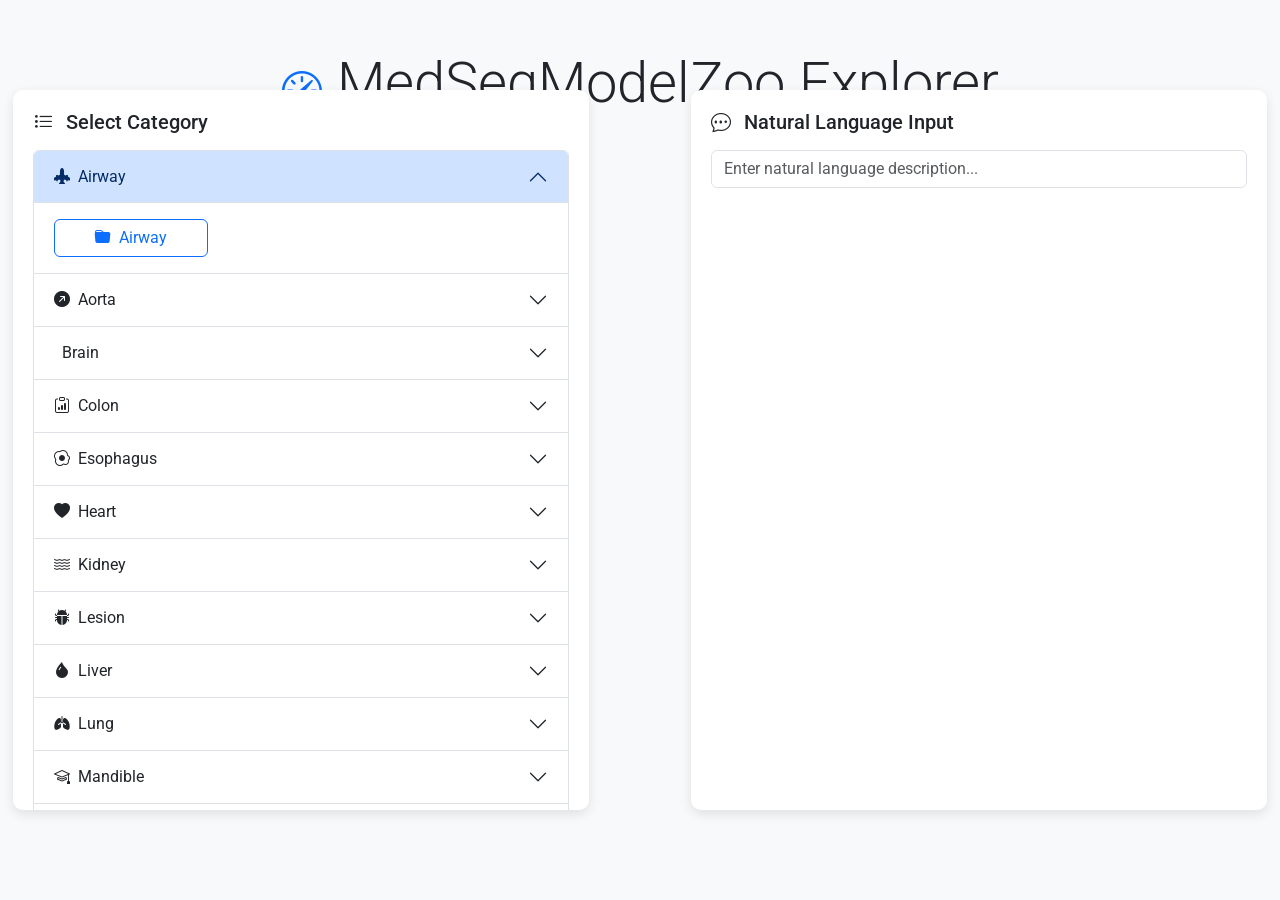
==== commit c3bf1a51: "gawang" ====
--- a/index.html
+++ b/index.html
@@ -42,7 +42,7 @@
       position: fixed;
       top: 50%;
       transform: translateY(-50%);
-      width: 350px;
+      width: 45%; /* 调整宽度从350px到45% */
       max-width: 90%;
       background-color: #ffffff;
       box-shadow: 0 4px 12px rgba(0,0,0,0.1);
@@ -55,12 +55,12 @@
     
     /* Category Panel */
     #categoryPanel {
-      left: 20px;
+      left: 1%; /* 调整位置从20px到1% */
     }
     
     /* NLP Panel */
     #nlpPanel {
-      right: 20px;
+      right: 1%; /* 调整位置从20px到1% */
     }
     
     /* Modal adjustments */
@@ -105,6 +105,23 @@
     #mainContent {
       display: none;
     }
+    
+    /* Back Button Styling */
+    #back-button {
+      display: none; /* 初始隐藏 */
+    }
+    
+    /* Adjust main content to take remaining space */
+    @media (min-width: 992px) {
+      #mainContent .col-lg-8 {
+        flex: 0 0 50%;
+        max-width: 50%;
+      }
+      #mainContent .col-lg-4 {
+        flex: 0 0 50%;
+        max-width: 50%;
+      }
+    }
   </style>
 </head>
 <body>
@@ -117,9 +134,15 @@
   
   <!-- Main Content Area -->
   <div class="container" id="mainContent">
+    <!-- 回退按钮 -->
+    <div class="row mb-3">
+      <div class="col-12">
+        <button id="back-button" class="btn btn-secondary">⬅️ 回退</button>
+      </div>
+    </div>
     <div class="row">
       <!-- Dataset List -->
-      <div class="col-lg-8 mb-4">
+      <div class="col-lg-6 mb-4"> <!-- 从col-lg-8改为col-lg-6 -->
         <h2 class="h4 mb-3">Datasets</h2>
         <div id="dataset-list" class="row g-3">
           <!-- Dataset cards will be injected here -->
@@ -128,7 +151,7 @@
       </div>
 
       <!-- Dataset Details -->
-      <div id="dataset-info" class="col-lg-4 p-4 bg-white shadow rounded d-none">
+      <div id="dataset-info" class="col-lg-6 p-4 bg-white shadow rounded d-none"> <!-- 从col-lg-4改为col-lg-6 -->
         <h4 id="dataset-title" class="mb-3">Dataset Information</h4>
         <div id="dataset-details" class="mb-3" style="max-height: 400px; overflow-y: auto;">
           <!-- Dataset details will be injected here -->
@@ -1817,7 +1840,7 @@
         "Dice huge_ft": "0.6396"
     }
 ].concat([]); // Ensure the full JSON array is included
-  
+    
   // Function: Parse Category-EN string to object
   function parseCategoryEN(catStr) {
     try {
@@ -1966,6 +1989,8 @@
       document.getElementById('nlpPanel').style.display = 'none';
       // Show main content
       document.getElementById('mainContent').style.display = 'block';
+      // Show back button
+      document.getElementById('back-button').style.display = 'block';
     }
   });
 
@@ -2124,6 +2149,8 @@
 
         // Show main content
         document.getElementById('mainContent').style.display = 'block';
+        // Show back button
+        document.getElementById('back-button').style.display = 'block';
 
         // Create dataset cards
         filteredDatasets.forEach(ds => {
@@ -2154,9 +2181,28 @@
           datasetListDiv.appendChild(cardCol);
         });
       }
-    }
+  }
+});
+
+  // Back button functionality
+  const backButton = document.getElementById('back-button');
+  backButton.addEventListener('click', () => {
+    // Hide main content
+    document.getElementById('mainContent').style.display = 'none';
+    // Show floating panels
+    document.getElementById('categoryPanel').style.display = 'block';
+    document.getElementById('nlpPanel').style.display = 'block';
+    // Hide back button
+    backButton.style.display = 'none';
+    // Hide dataset info if visible
+    document.getElementById('dataset-info').classList.add('d-none');
+    // Optionally, clear dataset list
+    document.getElementById('dataset-list').innerHTML = '';
+    // Clear any CMD outputs
+    document.getElementById('cmd-output').classList.add('d-none');
+    document.getElementById('nlp-cmd-output').classList.add('d-none');
   });
   </script>
 
 </body>
-</html>+</html>
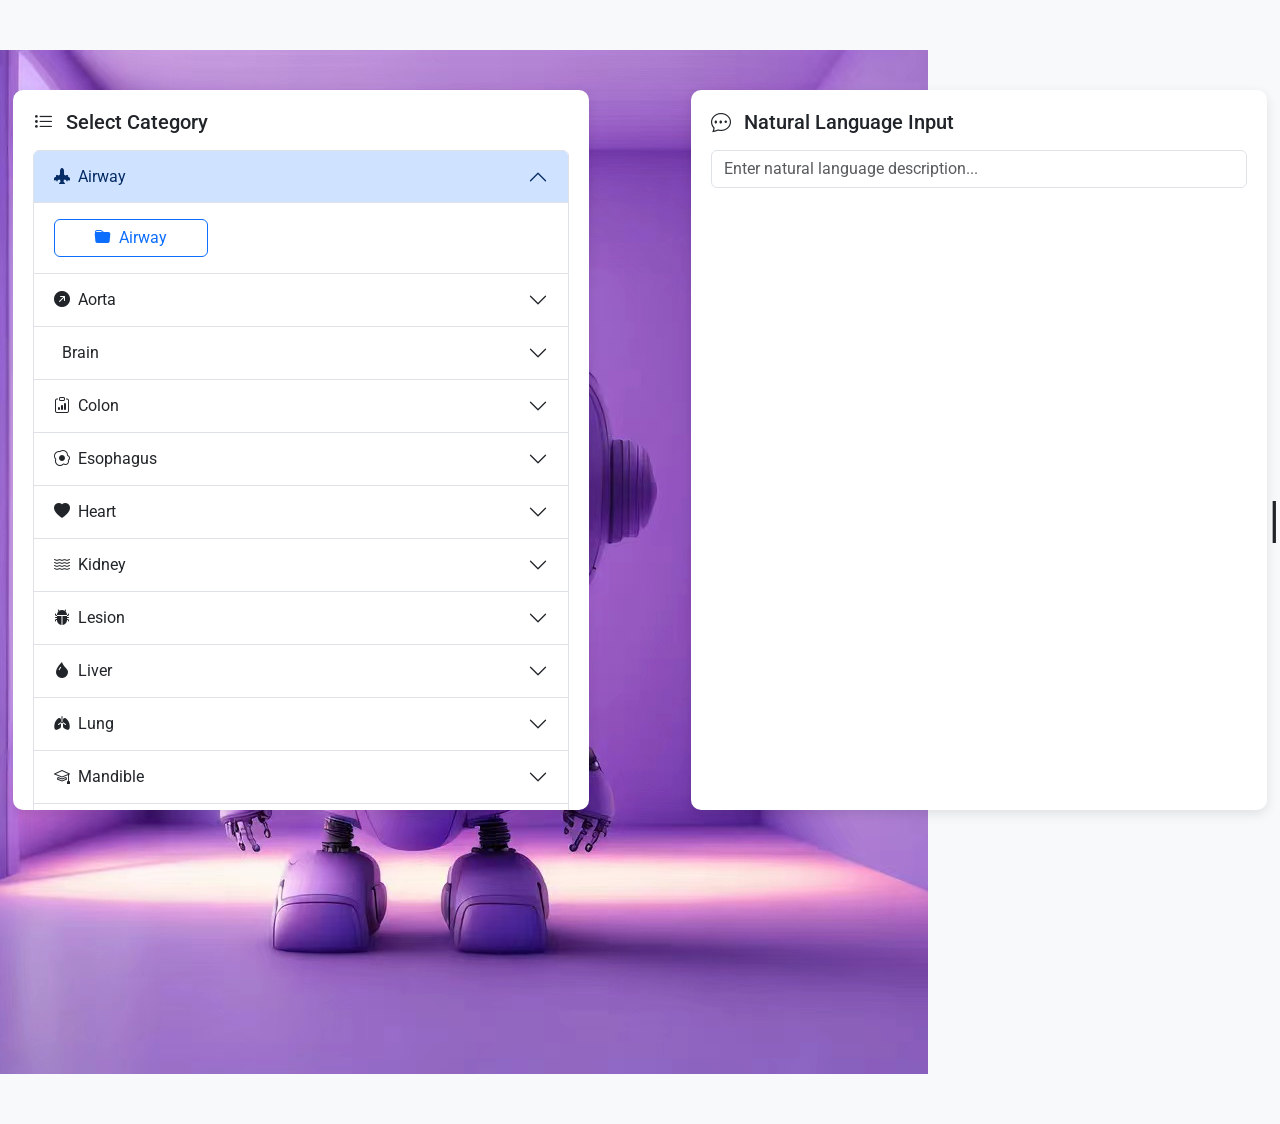
==== commit 959e477f: "gawang" ====
--- a/index.html
+++ b/index.html
@@ -128,7 +128,7 @@
   
   <!-- Header with Icon -->
   <div class="header">
-    <i class="bi bi-speedometer2"></i> <!-- Placeholder icon -->
+    <img src="icon.jpg"/>
     <h1 class="display-4">MedSegModelZoo Explorer</h1>
   </div>
   
@@ -137,12 +137,12 @@
     <!-- 回退按钮 -->
     <div class="row mb-3">
       <div class="col-12">
-        <button id="back-button" class="btn btn-secondary">⬅️ 回退</button>
+        <button id="back-button" class="btn btn-secondary">back</button>
       </div>
     </div>
     <div class="row">
       <!-- Dataset List -->
-      <div class="col-lg-6 mb-4"> <!-- 从col-lg-8改为col-lg-6 -->
+      <div class="col-lg-6 mb-4"> 
         <h2 class="h4 mb-3">Datasets</h2>
         <div id="dataset-list" class="row g-3">
           <!-- Dataset cards will be injected here -->
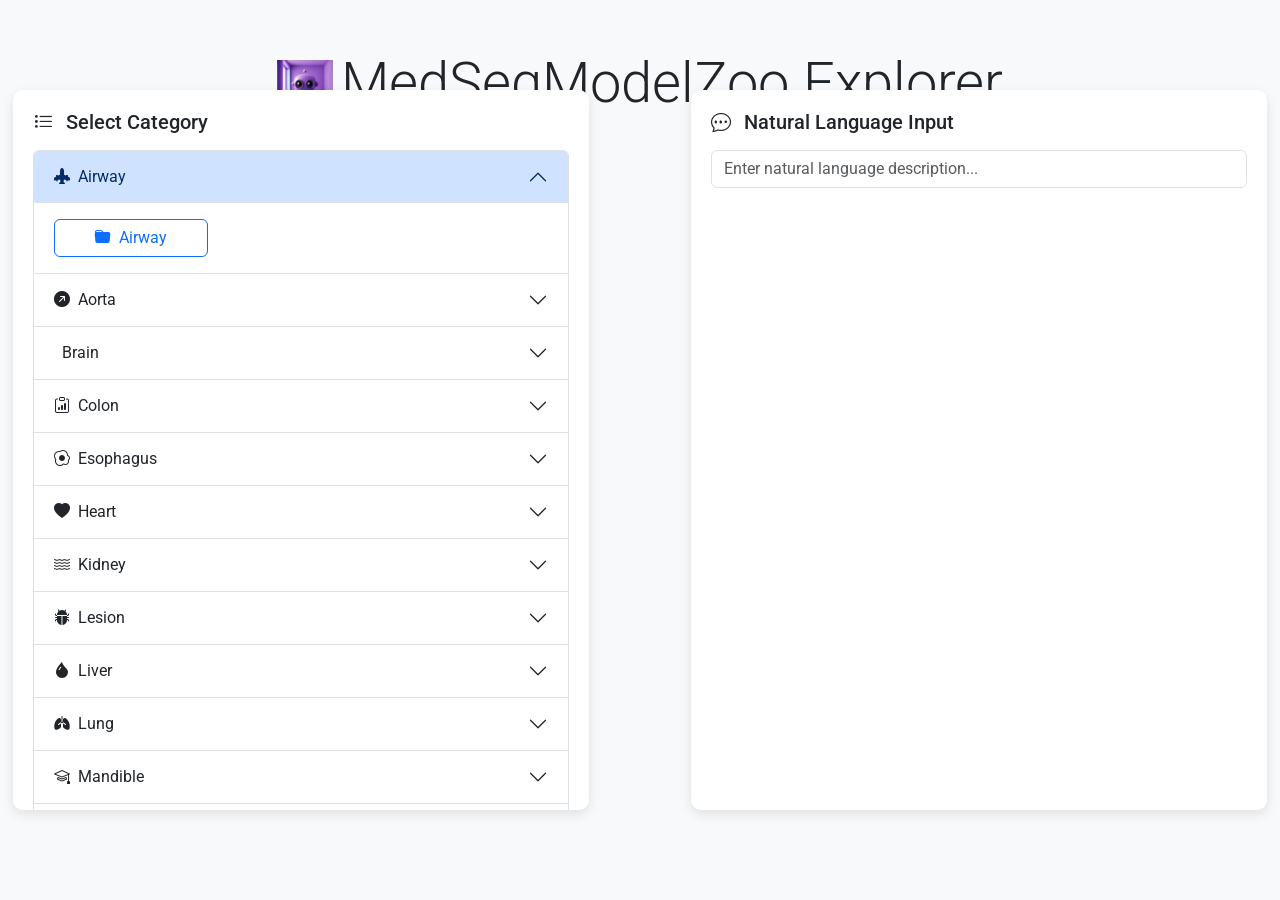
==== commit c5ec9586: "gawang" ====
--- a/index.html
+++ b/index.html
@@ -128,7 +128,7 @@
   
   <!-- Header with Icon -->
   <div class="header">
-    <img src="icon.jpg"/>
+    <img src="icon.jpg" class="icon"/> &nbsp;&nbsp;
     <h1 class="display-4">MedSegModelZoo Explorer</h1>
   </div>
   
@@ -2202,6 +2202,13 @@
     document.getElementById('cmd-output').classList.add('d-none');
     document.getElementById('nlp-cmd-output').classList.add('d-none');
   });
+  window.addEventListener("load", () => {
+    const headerText = document.querySelector(".display-4");
+    const iconImg = document.querySelector(".icon");
+    const fontSize = window.getComputedStyle(headerText).fontSize;
+    iconImg.style.height = fontSize;
+    iconImg.style.width = "auto"; // 保持宽高比
+  });
   </script>
 
 </body>
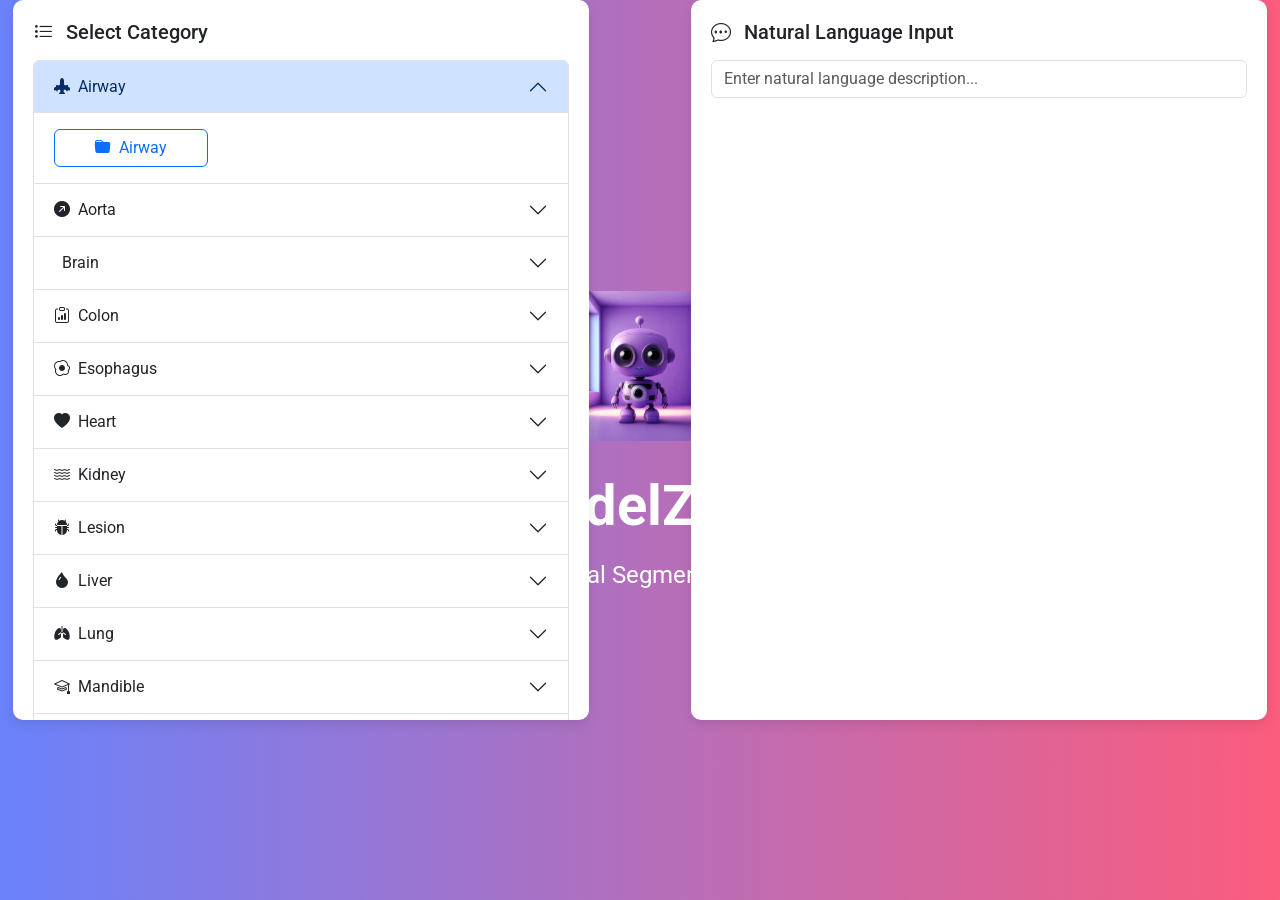
==== commit 5e1107f7: "gawang" ====
--- a/index.html
+++ b/index.html
@@ -1,83 +1,205 @@
 <!DOCTYPE html>
 <html lang="en">
+
 <head>
   <meta charset="UTF-8" />
-  <meta name="viewport" content="width=device-width, initial-scale=1.0"/>
+  <meta name="viewport" content="width=device-width, initial-scale=1.0" />
   <title>MedSegModelZoo Explorer</title>
-  
+
   <!-- Google Fonts -->
   <link href="https://fonts.googleapis.com/css2?family=Roboto:wght@400;700&display=swap" rel="stylesheet">
-  
+
   <!-- Bootstrap CSS -->
   <link href="https://cdn.jsdelivr.net/npm/bootstrap@5.3.0/dist/css/bootstrap.min.css" rel="stylesheet">
-  
+
   <!-- Bootstrap Icons -->
   <link href="https://cdn.jsdelivr.net/npm/bootstrap-icons@1.10.5/font/bootstrap-icons.css" rel="stylesheet">
-  
+
   <style>
+    :root {
+      --primary-color: #6A82FB; /* Start color of the gradient */
+      --secondary-color: #FC5C7D; /* End color of the gradient */
+      --background-color: #f8f9fa;
+      --text-color: #212529;
+      --header-background: #ffffff;
+      --nav-background: #343a40;
+      --button-background: #6A82FB;
+      --button-hover: #FC5C7D;
+    }
+
     body {
       font-family: 'Roboto', sans-serif;
-      background-color: #f8f9fa;
-      color: #212529;
-    }
-    
-    /* Header styling */
-    .header {
+      background-color: var(--background-color);
+      color: var(--text-color);
+      margin: 0;
+      overflow-x: hidden;
+    }
+
+    /* Landing Page */
+    .landing-page {
+      height: 100vh;
       display: flex;
+      flex-direction: column;
       align-items: center;
       justify-content: center;
-      margin-top: 50px;
-      margin-bottom: 50px;
+      /* background: linear-gradient(135deg, var(--primary-color), var(--secondary-color)); */
+      /* Gradient background */
+      background: #FC5C7D;
+      background: -webkit-linear-gradient(to right, var(--primary-color), var(--secondary-color));
+      background: linear-gradient(to right, var(--primary-color), var(--secondary-color));
       position: relative;
-    }
-    
+      overflow: hidden;
+    }
+
+    .landing-content {
+      text-align: center;
+      color: white;
+      z-index: 2;
+      padding: 2rem;
+    }
+
+    .landing-logo {
+      width: 150px;
+      height: 150px;
+      margin-bottom: 2rem;
+      animation: float 3s ease-in-out infinite;
+    }
+
+    .landing-title {
+      font-size: 3.5rem;
+      font-weight: 700;
+      margin-bottom: 1rem;
+      opacity: 0;
+      transform: translateY(20px);
+      animation: fadeInUp 1s forwards;
+    }
+
+    .landing-subtitle {
+      font-size: 1.5rem;
+      opacity: 0;
+      transform: translateY(20px);
+      animation: fadeInUp 1s forwards 0.3s;
+    }
+
+    /* Floating Panels */
+    .side-panel {
+      position: fixed;
+      top: 0;
+      height: 100vh;
+      width: 400px;
+      background: var(--panel-bg);
+      box-shadow: 0 0 20px rgba(0, 0, 0, 0.1);
+      transition: transform 0.5s cubic-bezier(0.4, 0, 0.2, 1);
+      backdrop-filter: blur(10px);
+      z-index: 1000;
+      padding: 2rem;
+      overflow-y: auto;
+    }
+
+    #categoryPanel {
+      left: 1%;
+      transform: translateX(-100%);
+    }
+
+    #nlpPanel {
+      right: 1%;
+      transform: translateX(100%);
+    }
+
+    .show-panel {
+      transform: translateX(0) !important;
+    }
+
+    /* Content Area */
+    .main-content {
+      margin-top: 2rem;
+      padding: 2rem;
+      opacity: 0;
+      transition: opacity 0.5s ease;
+    }
+
+    .show-content {
+      opacity: 1;
+    }
+
+    /* Animations */
+    @keyframes float {
+      0% {
+        transform: translateY(0px);
+      }
+
+      50% {
+        transform: translateY(-20px);
+      }
+
+      100% {
+        transform: translateY(0px);
+      }
+    }
+
+    @keyframes fadeInUp {
+      to {
+        opacity: 1;
+        transform: translateY(0);
+      }
+    }
+
+    /* Card Styling */
+    .dataset-card {
+      background: white;
+      border-radius: 15px;
+      box-shadow: 0 4px 15px rgba(0, 0, 0, 0.1);
+      transition: transform 0.3s ease, box-shadow 0.3s ease;
+      cursor: pointer;
+    }
+
+    .dataset-card:hover {
+      transform: translateY(-5px);
+      box-shadow: 0 8px 25px rgba(0, 0, 0, 0.15);
+    }
+
+    /* Header Styles for Home Page */
+    header.homepage {
+        position: relative;
+        height: 100vh;
+        color: white;
+        text-align: center;
+    }
+
     .header i {
       font-size: 2.5rem;
       margin-right: 15px;
       color: #0d6efd;
     }
-    
+
     /* Floating Panels */
     .floating-panel {
-      position: fixed;
-      top: 50%;
-      transform: translateY(-50%);
-      width: 45%; /* 调整宽度从350px到45% */
+      width: 45%; /* Adjusted width */
       max-width: 90%;
       background-color: #ffffff;
-      box-shadow: 0 4px 12px rgba(0,0,0,0.1);
+      box-shadow: 0 4px 12px rgba(0, 0, 0, 0.1);
       border-radius: 10px;
       z-index: 1050;
       padding: 20px;
       overflow-y: auto;
       height: 80%;
     }
-    
-    /* Category Panel */
-    #categoryPanel {
-      left: 1%; /* 调整位置从20px到1% */
-    }
-    
-    /* NLP Panel */
-    #nlpPanel {
-      right: 1%; /* 调整位置从20px到1% */
-    }
-    
+
     /* Modal adjustments */
     .modal-lg {
       max-width: 80% !important;
     }
-    
+
     /* Enhance card appearance */
     .card {
       transition: transform 0.2s, box-shadow 0.2s;
     }
-    
+
     .card:hover {
       transform: translateY(-5px);
-      box-shadow: 0 8px 16px rgba(0,0,0,0.2);
-    }
-    
+      box-shadow: 0 8px 16px rgba(0, 0, 0, 0.2);
+    }
+
     /* Tooltip styling */
     .tooltip-inner {
       max-width: 200px;
@@ -86,37 +208,40 @@
       color: #fff;
       font-size: 0.875rem;
     }
-    
+
     /* Scrollbar styling for panels */
     .floating-panel::-webkit-scrollbar {
       width: 8px;
     }
+
     .floating-panel::-webkit-scrollbar-thumb {
       background-color: rgba(100, 116, 139, 0.5);
       border-radius: 4px;
     }
-    
+
     /* Button styling */
     .btn-category {
       margin-bottom: 10px;
     }
-    
+
     /* Hide main content initially */
     #mainContent {
       display: none;
     }
-    
+
     /* Back Button Styling */
     #back-button {
-      display: none; /* 初始隐藏 */
-    }
-    
+      display: none; /* Initially hidden */
+      margin-top: 2rem; /* Adjusted margin */
+    }
+
     /* Adjust main content to take remaining space */
     @media (min-width: 992px) {
       #mainContent .col-lg-8 {
         flex: 0 0 50%;
         max-width: 50%;
       }
+
       #mainContent .col-lg-4 {
         flex: 0 0 50%;
         max-width: 50%;
@@ -124,25 +249,30 @@
     }
   </style>
 </head>
+
 <body>
-  
-  <!-- Header with Icon -->
-  <div class="header">
-    <img src="icon.jpg" class="icon"/> &nbsp;&nbsp;
-    <h1 class="display-4">MedSegModelZoo Explorer</h1>
+  <!-- Landing Page -->
+  <div class="landing-page">
+    <div class="landing-content">
+      <img src="icon.jpg" alt="Logo" class="landing-logo">
+      <h1 class="landing-title">MedSegModelZoo Explorer</h1>
+      <p class="landing-subtitle">Explore Medical Segmentation Models</p>
+    </div>
   </div>
-  
+
   <!-- Main Content Area -->
-  <div class="container" id="mainContent">
-    <!-- 回退按钮 -->
+  <div class="container main-content" id="mainContent">
+
+    <!-- Back Button -->
     <div class="row mb-3">
-      <div class="col-12">
-        <button id="back-button" class="btn btn-secondary">back</button>
+      <div class="col-12 text-center">
+        <button id="back-button" class="btn btn-secondary">Back</button>
       </div>
     </div>
+
     <div class="row">
       <!-- Dataset List -->
-      <div class="col-lg-6 mb-4"> 
+      <div class="col-lg-6 mb-4">
         <h2 class="h4 mb-3">Datasets</h2>
         <div id="dataset-list" class="row g-3">
           <!-- Dataset cards will be injected here -->
@@ -151,7 +281,7 @@
       </div>
 
       <!-- Dataset Details -->
-      <div id="dataset-info" class="col-lg-6 p-4 bg-white shadow rounded d-none"> <!-- 从col-lg-4改为col-lg-6 -->
+      <div id="dataset-info" class="col-lg-6 p-4 bg-white shadow rounded d-none">
         <h4 id="dataset-title" class="mb-3">Dataset Information</h4>
         <div id="dataset-details" class="mb-3" style="max-height: 400px; overflow-y: auto;">
           <!-- Dataset details will be injected here -->
@@ -163,29 +293,28 @@
   </div>
 
   <!-- Floating Panels -->
-  
+
   <!-- Category Selection Panel -->
-  <div class="floating-panel" id="categoryPanel">
+  <div class="side-panel floating-panel" id="categoryPanel">
     <h5 class="mb-3"><i class="bi bi-list-task me-2"></i> Select Category</h5>
     <div class="accordion" id="bodyPartsAccordion">
       <!-- Categories will be injected here -->
     </div>
   </div>
-  
+
   <!-- Natural Language Input Panel -->
-  <div class="floating-panel" id="nlpPanel">
+  <div class="side-panel floating-panel" id="nlpPanel">
     <h5 class="mb-3"><i class="bi bi-chat-dots me-2"></i> Natural Language Input</h5>
     <input type="text" id="nlp-input" class="form-control mb-3" placeholder="Enter natural language description..." />
     <div id="nlp-cmd-output" class="alert alert-secondary d-none">cmd -i </div>
   </div>
-  
+
   <!-- Bootstrap JS and dependencies -->
   <script src="https://cdn.jsdelivr.net/npm/bootstrap@5.3.0/dist/js/bootstrap.bundle.min.js"></script>
-  
+
   <script>
-  // Dataset JSON
-  const datasetJSON = 
-  [
+    // Dataset JSON
+    const datasetJSON = [
     {
         "Dataset": "Task001_BrainTumour",
         "Framework": "nnunet_v1",
@@ -1839,326 +1968,209 @@
         "Dice large_ft": "0.6603",
         "Dice huge_ft": "0.6396"
     }
-].concat([]); // Ensure the full JSON array is included
-    
-  // Function: Parse Category-EN string to object
-  function parseCategoryEN(catStr) {
-    try {
-      return JSON.parse(catStr.replace(/'/g, '"'));
-    } catch (e) {
-      console.error('Error parsing Category-EN:', catStr, e);
-      return {};
-    }
-  }
-
-  // Extract unique body parts and categories
-  const bodyParts = {}; // { bodyPart: Set(categories) }
-
-  datasetJSON.forEach(ds => {
-    const catEN = ds["Category-EN"] || "";
-    const categoriesObj = parseCategoryEN(catEN);
-    for (let key in categoriesObj) {
-      if (key === '0' || categoriesObj[key].toLowerCase() === 'background') continue;
-      const category = categoriesObj[key].trim();
-      // Assume category name contains body part keywords; adjust as needed
-      let bodyPart = 'Other';
-      const bodyPartKeywords = ['Brain', 'Heart', 'Liver', 'Lung', 'Prostate', 'Kidney', 'Spine', 'Esophagus', 'Pancreas', 'Colon', 'Spleen', 'Mandible', 'Optic', 'Cervix', 'Aorta', 'Airway', 'Lesion', 'Nerve', 'Vertebrae', 'Eye', 'Ear', 'Spinal cord', 'Trachea'];
-      for (let keyword of bodyPartKeywords) {
-        if (category.includes(keyword)) {
-          bodyPart = keyword;
-          break;
+];
+
+    // Animation and interaction logic
+    document.addEventListener('DOMContentLoaded', () => {
+      // Show floating panels after 1 second
+      setTimeout(() => {
+        document.getElementById('categoryPanel').classList.add('show-panel');
+        document.getElementById('nlpPanel').classList.add('show-panel');
+      }, 1000);
+
+      // Function: Parse Category-EN string to object
+      function parseCategoryEN(catStr) {
+        try {
+          return JSON.parse(catStr.replace(/'/g, '"'));
+        } catch (e) {
+          console.error('Error parsing Category-EN:', catStr, e);
+          return {};
         }
       }
-      if (!bodyParts[bodyPart]) bodyParts[bodyPart] = new Set();
-      bodyParts[bodyPart].add(category);
-    }
-  });
-
-  // Convert Sets to arrays and sort
-  for (let bodyPart in bodyParts) {
-    bodyParts[bodyPart] = Array.from(bodyParts[bodyPart]).sort();
-  }
-
-  // Mapping categories to Bootstrap Icons
-  const categoryIconMapping = {
-    'Edema': 'bi-droplet-half',
-    'Non-enhancing tumor': 'bi-bezier',
-    'Enhancing tumor': 'bi-stars',
-    'Left atrium': 'bi-heart-fill',
-    'Liver': 'bi-droplet-fill',
-    'Heart': 'bi-heart-fill',
-    'Lung cancer': 'bi-lungs-fill',
-    'Prostate peripheral zone': 'bi-shield-check',
-    'Spleen': 'bi-droplet-fill',
-    'Kidney': 'bi-water',
-    'Lesion': 'bi-bug-fill',
-    'Right atrium': 'bi-heart-fill',
-    'Left ventricle': 'bi-heart-pulse-fill',
-    'Right ventricle': 'bi-heart-pulse-fill',
-    'Spine': 'bi-columns-gap',
-    'Esophagus': 'bi-egg-fried',
-    'Pancreas': 'bi-droplet-half',
-    'Colon': 'bi-clipboard-data',
-    'Vertebrae': 'bi-columns-gap',
-    'Other': 'bi-question-circle-fill',
-    // Add more mappings as needed
-  };
-
-  // Function: Get category icon class
-  function getCategoryIcon(category) {
-    return categoryIconMapping[category] || 'bi-folder-fill';
-  }
-
-  // Function: Get body part icon class
-  function getBodyPartIcon(bodyPart) {
-    const mapping = {
-      'Brain': 'bi-brain',
-      'Heart': 'bi-heart-fill',
-      'Liver': 'bi-droplet-fill',
-      'Lung': 'bi-lungs-fill',
-      'Prostate': 'bi-shield-check',
-      'Kidney': 'bi-water',
-      'Spine': 'bi-columns-gap',
-      'Esophagus': 'bi-egg-fried',
-      'Pancreas': 'bi-droplet-half',
-      'Colon': 'bi-clipboard-data',
-      'Spleen': 'bi-droplet-fill',
-      'Mandible': 'bi-mortarboard',
-      'Optic': 'bi-eye-fill',
-      'Cervix': 'bi-droplet',
-      'Aorta': 'bi-arrow-up-right-circle-fill',
-      'Airway': 'bi-airplane-engines-fill',
-      'Lesion': 'bi-bug-fill',
-      'Nerve': 'bi-microscope',
-      'Vertebrae': 'bi-columns-gap',
-      'Eye': 'bi-eye-fill',
-      'Ear': 'bi-ear-fill',
-      'Spinal cord': 'bi-heart-pulse-fill',
-      'Trachea': 'bi-broadcast',
-      'Other': 'bi-question-circle-fill'
-    };
-    return mapping[bodyPart] || 'bi-question-circle-fill';
-  }
-
-  // Inject body parts and categories into the accordion within the category panel
-  const bodyPartsAccordion = document.getElementById('bodyPartsAccordion');
-
-  Object.keys(bodyParts).sort().forEach((bodyPart, index) => {
-    const collapseId = `collapse${index}`;
-    const headerId = `heading${index}`;
-    const accordionItem = document.createElement('div');
-    accordionItem.className = 'accordion-item';
-
-    accordionItem.innerHTML = `
-      <h2 class="accordion-header" id="${headerId}">
-        <button class="accordion-button ${index !== 0 ? 'collapsed' : ''}" type="button" data-bs-toggle="collapse" data-bs-target="#${collapseId}" aria-expanded="${index === 0 ? 'true' : 'false'}" aria-controls="${collapseId}">
-          <i class="${getBodyPartIcon(bodyPart)} me-2"></i> ${bodyPart}
-        </button>
-      </h2>
-      <div id="${collapseId}" class="accordion-collapse collapse ${index === 0 ? 'show' : ''}" aria-labelledby="${headerId}" data-bs-parent="#bodyPartsAccordion">
-        <div class="accordion-body">
-          <div class="row g-3">
-            ${bodyParts[bodyPart].map(category => `
-              <div class="col-6 col-md-4">
-                <button class="btn btn-outline-primary w-100 category-button" data-bs-toggle="tooltip" data-bs-placement="top" title="${category}">
-                  <i class="bi ${getCategoryIcon(category)} me-1"></i> ${category}
-                </button>
+
+      // Extract unique body parts and categories
+      const bodyParts = {}; // { bodyPart: Set(categories) }
+      datasetJSON.forEach(ds => {
+        const catEN = ds["Category-EN"] || "";
+        const categoriesObj = parseCategoryEN(catEN);
+        for (let key in categoriesObj) {
+          if (key === '0' || categoriesObj[key].toLowerCase() === 'background') continue;
+          const category = categoriesObj[key].trim();
+          // Assume category name contains body part keywords; adjust as needed
+          let bodyPart = 'Other';
+          const bodyPartKeywords = ['Brain', 'Heart', 'Liver', 'Lung', 'Prostate', 'Kidney', 'Spine', 'Esophagus', 'Pancreas', 'Colon', 'Spleen', 'Mandible', 'Optic', 'Cervix', 'Aorta', 'Airway', 'Lesion', 'Nerve', 'Vertebrae', 'Eye', 'Ear', 'Spinal cord', 'Trachea'];
+          for (let keyword of bodyPartKeywords) {
+            if (category.includes(keyword)) {
+              bodyPart = keyword;
+              break;
+            }
+          }
+          if (!bodyParts[bodyPart]) bodyParts[bodyPart] = new Set();
+          bodyParts[bodyPart].add(category);
+        }
+      });
+
+      // Convert Sets to arrays and sort
+      for (let bodyPart in bodyParts) {
+        bodyParts[bodyPart] = Array.from(bodyParts[bodyPart]).sort();
+      }
+
+      // Mapping categories to Bootstrap Icons
+      const categoryIconMapping = {
+        'Edema': 'bi-droplet-half',
+        'Non-enhancing tumor': 'bi-bezier',
+        'Enhancing tumor': 'bi-stars',
+        'Left atrium': 'bi-heart-fill',
+        'Liver': 'bi-droplet-fill',
+        'Heart': 'bi-heart-fill',
+        'Lung cancer': 'bi-lungs-fill',
+        'Prostate peripheral zone': 'bi-shield-check',
+        'Spleen': 'bi-droplet-fill',
+        'Kidney': 'bi-water',
+        'Lesion': 'bi-bug-fill',
+        'Right atrium': 'bi-heart-fill',
+        'Left ventricle': 'bi-heart-pulse-fill',
+        'Right ventricle': 'bi-heart-pulse-fill',
+        'Spine': 'bi-columns-gap',
+        'Esophagus': 'bi-egg-fried',
+        'Pancreas': 'bi-droplet-half',
+        'Colon': 'bi-clipboard-data',
+        'Vertebrae': 'bi-columns-gap',
+        'Other': 'bi-question-circle-fill',
+        // Add more mappings as needed
+      };
+
+      // Function: Get category icon class
+      function getCategoryIcon(category) {
+        return categoryIconMapping[category] || 'bi-folder-fill';
+      }
+
+      // Function: Get body part icon class
+      function getBodyPartIcon(bodyPart) {
+        const mapping = {
+          'Brain': 'bi-brain',
+          'Heart': 'bi-heart-fill',
+          'Liver': 'bi-droplet-fill',
+          'Lung': 'bi-lungs-fill',
+          'Prostate': 'bi-shield-check',
+          'Kidney': 'bi-water',
+          'Spine': 'bi-columns-gap',
+          'Esophagus': 'bi-egg-fried',
+          'Pancreas': 'bi-droplet-half',
+          'Colon': 'bi-clipboard-data',
+          'Spleen': 'bi-droplet-fill',
+          'Mandible': 'bi-mortarboard',
+          'Optic': 'bi-eye-fill',
+          'Cervix': 'bi-droplet',
+          'Aorta': 'bi-arrow-up-right-circle-fill',
+          'Airway': 'bi-airplane-engines-fill',
+          'Lesion': 'bi-bug-fill',
+          'Nerve': 'bi-microscope',
+          'Vertebrae': 'bi-columns-gap',
+          'Eye': 'bi-eye-fill',
+          'Ear': 'bi-ear-fill',
+          'Spinal cord': 'bi-heart-pulse-fill',
+          'Trachea': 'bi-broadcast',
+          'Other': 'bi-question-circle-fill'
+        };
+        return mapping[bodyPart] || 'bi-question-circle-fill';
+      }
+
+      // Inject body parts and categories into the accordion within the category panel
+      const bodyPartsAccordion = document.getElementById('bodyPartsAccordion');
+      Object.keys(bodyParts).sort().forEach((bodyPart, index) => {
+        const collapseId = `collapse${index}`;
+        const headerId = `heading${index}`;
+        const accordionItem = document.createElement('div');
+        accordionItem.className = 'accordion-item';
+        accordionItem.innerHTML = `
+          <h2 class="accordion-header" id="${headerId}">
+            <button class="accordion-button ${index !== 0 ? 'collapsed' : ''}" type="button" data-bs-toggle="collapse" data-bs-target="#${collapseId}" aria-expanded="${index === 0 ? 'true' : 'false'}" aria-controls="${collapseId}">
+              <i class="${getBodyPartIcon(bodyPart)} me-2"></i> ${bodyPart}
+            </button>
+          </h2>
+          <div id="${collapseId}" class="accordion-collapse collapse ${index === 0 ? 'show' : ''}" aria-labelledby="${headerId}" data-bs-parent="#bodyPartsAccordion">
+            <div class="accordion-body">
+              <div class="row g-3">
+                ${bodyParts[bodyPart].map(category => `
+                  <div class="col-6 col-md-4">
+                    <button class="btn btn-outline-primary w-100 category-button" data-bs-toggle="tooltip" data-bs-placement="top" title="${category}">
+                      <i class="bi ${getCategoryIcon(category)} me-1"></i> ${category}
+                    </button>
+                  </div>
+                `).join('')}
               </div>
-            `).join('')}
+            </div>
           </div>
-        </div>
-      </div>
-    `;
-    bodyPartsAccordion.appendChild(accordionItem);
-  });
-
-  // Initialize Bootstrap tooltips
-  const tooltipTriggerList = [].slice.call(document.querySelectorAll('[data-bs-toggle="tooltip"]'));
-  const tooltipList = tooltipTriggerList.map(function (tooltipTriggerEl) {
-    return new bootstrap.Tooltip(tooltipTriggerEl);
-  });
-
-  // Event delegation for category buttons
-  bodyPartsAccordion.addEventListener('click', (event) => {
-    if (event.target.closest('.category-button')) {
-      const button = event.target.closest('.category-button');
-      const category = button.textContent.trim();
-      displayDatasets(category);
-      // Hide panels
-      document.getElementById('categoryPanel').style.display = 'none';
-      document.getElementById('nlpPanel').style.display = 'none';
-      // Show main content
-      document.getElementById('mainContent').style.display = 'block';
-      // Show back button
-      document.getElementById('back-button').style.display = 'block';
-    }
-  });
-
-  // Function: Display selected category's datasets
-  function displayDatasets(category) {
-    const datasetListDiv = document.getElementById('dataset-list');
-    const noDatasetsDiv = document.getElementById('no-datasets');
-    const datasetInfoDiv = document.getElementById('dataset-info');
-    const datasetDetailsDiv = document.getElementById('dataset-details');
-    const datasetTitle = document.getElementById('dataset-title');
-    const cmdOutput = document.getElementById('cmd-output');
-
-    // Clear previous datasets and hide dataset info
-    datasetListDiv.innerHTML = '';
-    datasetInfoDiv.classList.add('d-none');
-    cmdOutput.classList.add('d-none');
-
-    // Filter datasets that include the selected category
-    const datasets = datasetJSON.filter(ds => {
-      const catEN = ds["Category-EN"] || "";
-      const categoriesObj = parseCategoryEN(catEN);
-      return Object.values(categoriesObj).map(c => c.trim()).includes(category);
-    });
-
-    if (datasets.length === 0) {
-      noDatasetsDiv.classList.remove('d-none');
-      noDatasetsDiv.textContent = 'No available datasets for this category.';
-      return;
-    } else {
-      noDatasetsDiv.classList.add('d-none');
-    }
-
-    // Create dataset cards
-    datasets.forEach(ds => {
-      const cardCol = document.createElement('div');
-      cardCol.className = 'col-md-6 col-lg-4';
-
-      const card = document.createElement('div');
-      card.className = 'card h-100 shadow-sm';
-      card.style.cursor = 'pointer';
-      card.innerHTML = `
-        <div class="card-body">
-          <h5 class="card-title">${ds.Dataset}</h5>
-          <p class="card-text"><strong>Framework:</strong> ${ds.Framework}</p>
-          <p class="card-text"><strong>Modality:</strong> ${ds.Modality}</p>
-          <p class="card-text"><strong>Dice Scores:</strong><br/>
-            nnunet: ${ds["Dice nnunet"]}<br/>
-            base: ${ds["Dice base"]}<br/>
-            large: ${ds["Dice large"]}<br/>
-            huge: ${ds["Dice huge"]}<br/>
-            base_ft: ${ds["Dice base_ft"]}<br/>
-            large_ft: ${ds["Dice large_ft"]}<br/>
-            huge_ft: ${ds["Dice huge_ft"]}
-          </p>
-        </div>
-      `;
-      card.addEventListener('click', () => showDatasetInfo(ds));
-      cardCol.appendChild(card);
-      datasetListDiv.appendChild(cardCol);
-    });
-  }
-
-  // Function: Show dataset details
-  function showDatasetInfo(ds) {
-    const datasetInfoDiv = document.getElementById('dataset-info');
-    const datasetDetailsDiv = document.getElementById('dataset-details');
-    const datasetTitle = document.getElementById('dataset-title');
-    const cmdOutput = document.getElementById('cmd-output');
-
-    datasetInfoDiv.classList.remove('d-none');
-    datasetTitle.textContent = `${ds.Dataset} Information`;
-
-    // Exclude 'Category-CN' field
-    const excludedFields = ['Category-CN'];
-
-    let html = '<table class="table table-bordered">';
-    for (let key in ds) {
-      if (excludedFields.includes(key)) continue;
-      html += `
-        <tr>
-          <th style="width: 40%;">${key}</th>
-          <td>${ds[key]}</td>
-        </tr>
-      `;
-    }
-    html += '</table>';
-    datasetDetailsDiv.innerHTML = html;
-
-    // Hide previous CMD output
-    cmdOutput.classList.add('d-none');
-  }
-
-  // CMD button functionality
-  const cmdButton = document.getElementById('cmd-button');
-  const cmdOutput = document.getElementById('cmd-output');
-
-  cmdButton.addEventListener('click', () => {
-    cmdOutput.textContent = 'cmd xx';
-    cmdOutput.classList.remove('d-none');
-  });
-
-  // Natural Language Input functionality
-  const nlpInput = document.getElementById('nlp-input');
-  const nlpCmdOutput = document.getElementById('nlp-cmd-output');
-
-  nlpInput.addEventListener('input', () => {
-    const val = nlpInput.value.trim();
-    if (val) {
-      nlpCmdOutput.textContent = `cmd -i "${val}"`;
-      nlpCmdOutput.classList.remove('d-none');
-    } else {
-      nlpCmdOutput.classList.add('d-none');
-    }
-  });
-
-  // Handle NLP input submission
-  nlpInput.addEventListener('keypress', (event) => {
-    if (event.key === 'Enter') {
-      event.preventDefault();
-      const val = nlpInput.value.trim();
-      if (val) {
-        // Here you can implement logic to process the NLP input
-        // For simplicity, we'll display the CMD and show relevant datasets if possible
-        nlpCmdOutput.textContent = `cmd -i "${val}"`;
-        nlpCmdOutput.classList.remove('d-none');
-        
-        // Example: Filter datasets where the category includes any keyword from the input
-        const inputKeywords = val.split(' ').map(word => word.toLowerCase());
-        const filteredDatasets = datasetJSON.filter(ds => {
-          const catEN = ds["Category-EN"] || "";
-          const categoriesObj = parseCategoryEN(catEN);
-          return Object.values(categoriesObj).some(c => {
-            const categoryLower = c.trim().toLowerCase();
-            return inputKeywords.some(keyword => categoryLower.includes(keyword));
-          });
-        });
-
-        // Display datasets based on NLP input
+        `;
+        bodyPartsAccordion.appendChild(accordionItem);
+      });
+
+      // Initialize Bootstrap tooltips
+      const tooltipTriggerList = [].slice.call(document.querySelectorAll('[data-bs-toggle="tooltip"]'));
+      const tooltipList = tooltipTriggerList.map(function (tooltipTriggerEl) {
+        return new bootstrap.Tooltip(tooltipTriggerEl);
+      });
+
+      // Event delegation for category buttons
+      bodyPartsAccordion.addEventListener('click', (event) => {
+        if (event.target.closest('.category-button')) {
+          const button = event.target.closest('.category-button');
+          const category = button.textContent.trim();
+          displayDatasets(category);
+
+          // Hide panels by removing 'show-panel' class
+          document.getElementById('categoryPanel').classList.remove('show-panel');
+          document.getElementById('nlpPanel').classList.remove('show-panel');
+
+          // Show main content
+          document.getElementById('mainContent').style.display = 'block';
+          document.getElementById('mainContent').classList.add('show-content');
+
+          // Show back button
+          document.getElementById('back-button').style.display = 'block';
+
+          // Scroll to dataset list
+          setTimeout(() => {
+            document.getElementById('dataset-list').scrollIntoView({ behavior: 'smooth' });
+          }, 300); // Slight delay to ensure content is rendered
+        }
+      });
+
+      // Function: Display selected category's datasets
+      function displayDatasets(category) {
         const datasetListDiv = document.getElementById('dataset-list');
         const noDatasetsDiv = document.getElementById('no-datasets');
         const datasetInfoDiv = document.getElementById('dataset-info');
-        const datasetDetailsDiv = document.getElementById('dataset-details');
         const datasetTitle = document.getElementById('dataset-title');
+        const cmdOutput = document.getElementById('cmd-output');
 
         // Clear previous datasets and hide dataset info
         datasetListDiv.innerHTML = '';
         datasetInfoDiv.classList.add('d-none');
-
-        if (filteredDatasets.length === 0) {
+        cmdOutput.classList.add('d-none');
+
+        // Filter datasets that include the selected category
+        const datasets = datasetJSON.filter(ds => {
+          const catEN = ds["Category-EN"] || "";
+          const categoriesObj = parseCategoryEN(catEN);
+          return Object.values(categoriesObj).map(c => c.trim()).includes(category);
+        });
+
+        if (datasets.length === 0) {
           noDatasetsDiv.classList.remove('d-none');
-          noDatasetsDiv.textContent = 'No available datasets match your description.';
+          noDatasetsDiv.textContent = 'No available datasets for this category.';
           return;
         } else {
           noDatasetsDiv.classList.add('d-none');
         }
 
-        // Show main content
-        document.getElementById('mainContent').style.display = 'block';
-        // Show back button
-        document.getElementById('back-button').style.display = 'block';
-
         // Create dataset cards
-        filteredDatasets.forEach(ds => {
+        datasets.forEach(ds => {
           const cardCol = document.createElement('div');
           cardCol.className = 'col-md-6 col-lg-4';
-
           const card = document.createElement('div');
-          card.className = 'card h-100 shadow-sm';
+          card.className = 'card h-100 shadow-sm dataset-card';
           card.style.cursor = 'pointer';
           card.innerHTML = `
             <div class="card-body">
@@ -2181,35 +2193,178 @@
           datasetListDiv.appendChild(cardCol);
         });
       }
-  }
-});
-
-  // Back button functionality
-  const backButton = document.getElementById('back-button');
-  backButton.addEventListener('click', () => {
-    // Hide main content
-    document.getElementById('mainContent').style.display = 'none';
-    // Show floating panels
-    document.getElementById('categoryPanel').style.display = 'block';
-    document.getElementById('nlpPanel').style.display = 'block';
-    // Hide back button
-    backButton.style.display = 'none';
-    // Hide dataset info if visible
-    document.getElementById('dataset-info').classList.add('d-none');
-    // Optionally, clear dataset list
-    document.getElementById('dataset-list').innerHTML = '';
-    // Clear any CMD outputs
-    document.getElementById('cmd-output').classList.add('d-none');
-    document.getElementById('nlp-cmd-output').classList.add('d-none');
-  });
-  window.addEventListener("load", () => {
-    const headerText = document.querySelector(".display-4");
-    const iconImg = document.querySelector(".icon");
-    const fontSize = window.getComputedStyle(headerText).fontSize;
-    iconImg.style.height = fontSize;
-    iconImg.style.width = "auto"; // 保持宽高比
-  });
+
+      // Function: Show dataset details
+      function showDatasetInfo(ds) {
+        const datasetInfoDiv = document.getElementById('dataset-info');
+        const datasetDetailsDiv = document.getElementById('dataset-details');
+        const datasetTitle = document.getElementById('dataset-title');
+        const cmdOutput = document.getElementById('cmd-output');
+
+        datasetInfoDiv.classList.remove('d-none');
+        datasetTitle.textContent = `${ds.Dataset} Information`;
+
+        // Exclude 'Category-CN' field
+        const excludedFields = ['Category-CN'];
+        let html = '<table class="table table-bordered">';
+        for (let key in ds) {
+          if (excludedFields.includes(key)) continue;
+          html += `
+            <tr>
+              <th style="width: 40%;">${key}</th>
+              <td>${ds[key]}</td>
+            </tr>
+          `;
+        }
+        html += '</table>';
+        datasetDetailsDiv.innerHTML = html;
+
+        // Hide previous CMD output
+        cmdOutput.classList.add('d-none');
+      }
+
+      // CMD button functionality
+      const cmdButton = document.getElementById('cmd-button');
+      const cmdOutput = document.getElementById('cmd-output');
+      cmdButton.addEventListener('click', () => {
+        cmdOutput.textContent = 'cmd xx';
+        cmdOutput.classList.remove('d-none');
+
+        // Scroll to CMD output
+        setTimeout(() => {
+          cmdOutput.scrollIntoView({ behavior: 'smooth' });
+        }, 300); // Slight delay to ensure CMD is rendered
+      });
+
+      // Natural Language Input functionality
+      const nlpInput = document.getElementById('nlp-input');
+      const nlpCmdOutput = document.getElementById('nlp-cmd-output');
+      nlpInput.addEventListener('input', () => {
+        const val = nlpInput.value.trim();
+        if (val) {
+          nlpCmdOutput.textContent = `cmd -i "${val}"`;
+          nlpCmdOutput.classList.remove('d-none');
+        } else {
+          nlpCmdOutput.classList.add('d-none');
+        }
+      });
+
+      // Handle NLP input submission
+      nlpInput.addEventListener('keypress', (event) => {
+        if (event.key === 'Enter') {
+          event.preventDefault();
+          const val = nlpInput.value.trim();
+          if (val) {
+            // Display the CMD
+            nlpCmdOutput.textContent = `cmd -i "${val}"`;
+            nlpCmdOutput.classList.remove('d-none');
+
+            // Example: Filter datasets where the category includes any keyword from the input
+            const inputKeywords = val.split(' ').map(word => word.toLowerCase());
+            const filteredDatasets = datasetJSON.filter(ds => {
+              const catEN = ds["Category-EN"] || "";
+              const categoriesObj = parseCategoryEN(catEN);
+              return Object.values(categoriesObj).some(c => {
+                const categoryLower = c.trim().toLowerCase();
+                return inputKeywords.some(keyword => categoryLower.includes(keyword));
+              });
+            });
+
+            // Display datasets based on NLP input
+            const datasetListDiv = document.getElementById('dataset-list');
+            const noDatasetsDiv = document.getElementById('no-datasets');
+            const datasetInfoDiv = document.getElementById('dataset-info');
+            const datasetTitle = document.getElementById('dataset-title');
+
+            // Clear previous datasets and hide dataset info
+            datasetListDiv.innerHTML = '';
+            datasetInfoDiv.classList.add('d-none');
+
+            if (filteredDatasets.length === 0) {
+              noDatasetsDiv.classList.remove('d-none');
+              noDatasetsDiv.textContent = 'No available datasets match your description.';
+              return;
+            } else {
+              noDatasetsDiv.classList.add('d-none');
+            }
+
+            // Show main content and back button if not already visible
+            document.getElementById('mainContent').style.display = 'block';
+            document.getElementById('mainContent').classList.add('show-content');
+            document.getElementById('back-button').style.display = 'block';
+
+            // Create dataset cards
+            filteredDatasets.forEach(ds => {
+              const cardCol = document.createElement('div');
+              cardCol.className = 'col-md-6 col-lg-4';
+              const card = document.createElement('div');
+              card.className = 'card h-100 shadow-sm dataset-card';
+              card.style.cursor = 'pointer';
+              card.innerHTML = `
+                <div class="card-body">
+                  <h5 class="card-title">${ds.Dataset}</h5>
+                  <p class="card-text"><strong>Framework:</strong> ${ds.Framework}</p>
+                  <p class="card-text"><strong>Modality:</strong> ${ds.Modality}</p>
+                  <p class="card-text"><strong>Dice Scores:</strong><br/>
+                    nnunet: ${ds["Dice nnunet"]}<br/>
+                    base: ${ds["Dice base"]}<br/>
+                    large: ${ds["Dice large"]}<br/>
+                    huge: ${ds["Dice huge"]}<br/>
+                    base_ft: ${ds["Dice base_ft"]}<br/>
+                    large_ft: ${ds["Dice large_ft"]}<br/>
+                    huge_ft: ${ds["Dice huge_ft"]}
+                  </p>
+                </div>
+              `;
+              card.addEventListener('click', () => showDatasetInfo(ds));
+              cardCol.appendChild(card);
+              datasetListDiv.appendChild(cardCol);
+            });
+
+            // Scroll to dataset list
+            setTimeout(() => {
+              document.getElementById('dataset-list').scrollIntoView({ behavior: 'smooth' });
+            }, 300); // Slight delay to ensure content is rendered
+          }
+        }
+      });
+
+      // Back button functionality
+      const backButton = document.getElementById('back-button');
+      // 修改后的 Back 按钮点击处理器
+      backButton.addEventListener('click', () => {
+        // 启动平滑滚动到顶部
+        window.scrollTo({ top: 0, behavior: 'smooth' });
+
+        // 设置延迟，以确保滚动完成后执行其他操作
+        setTimeout(() => {
+          // 隐藏主内容区域
+          const mainContent = document.getElementById('mainContent');
+          mainContent.style.display = 'none';
+          mainContent.classList.remove('show-content');
+
+          // 隐藏 Back 按钮
+          backButton.style.display = 'none';
+
+          // 隐藏数据集信息
+          document.getElementById('dataset-info').classList.add('d-none');
+
+          // 清空数据集列表
+          document.getElementById('dataset-list').innerHTML = '';
+
+          // 隐藏任何 CMD 输出
+          document.getElementById('cmd-output').classList.add('d-none');
+          document.getElementById('nlp-cmd-output').classList.add('d-none');
+
+          // 显示侧边面板
+          document.getElementById('categoryPanel').classList.add('show-panel');
+          document.getElementById('nlpPanel').classList.add('show-panel');
+
+          // 平滑滚动到顶部后，侧边面板滑入
+        }, 700); // 延迟时间可根据需要调整（例如，根据滚动速度设置为 700ms）
+      });
+    });
   </script>
-
 </body>
-</html>
+
+</html>
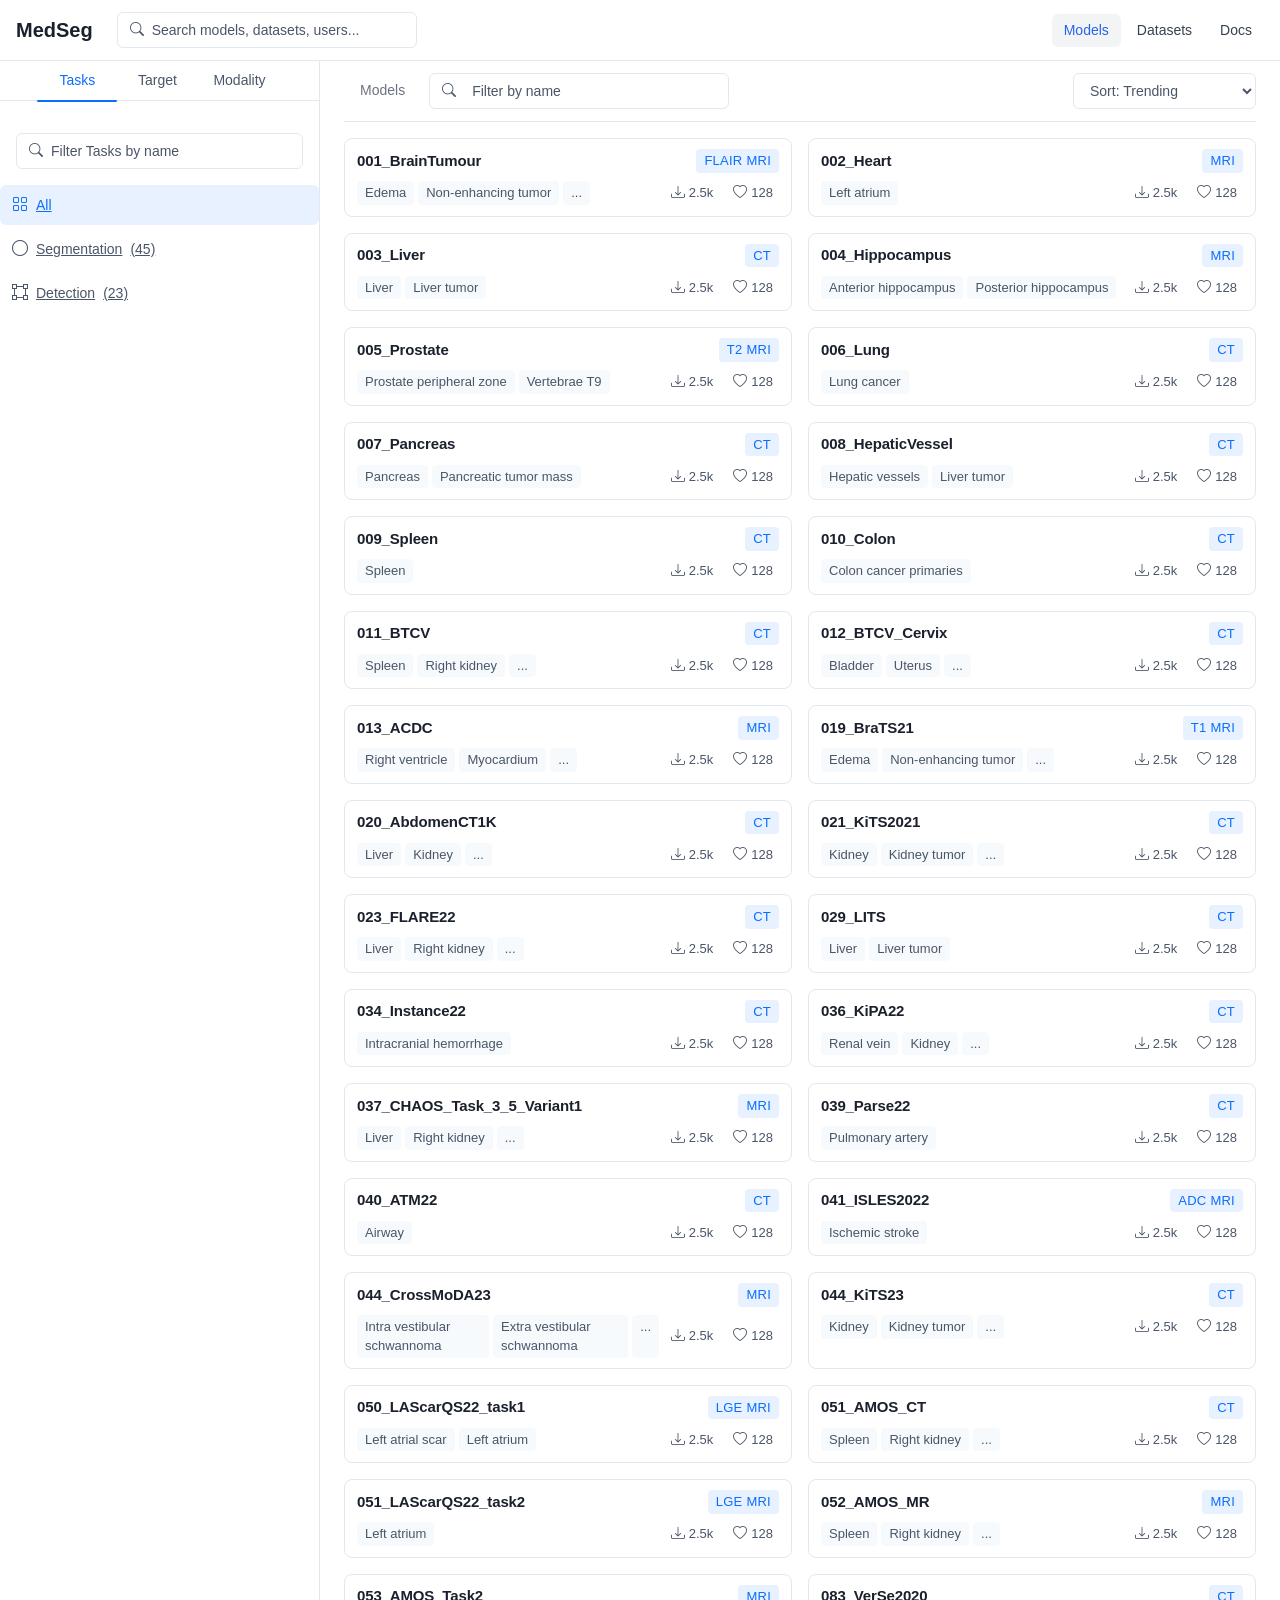
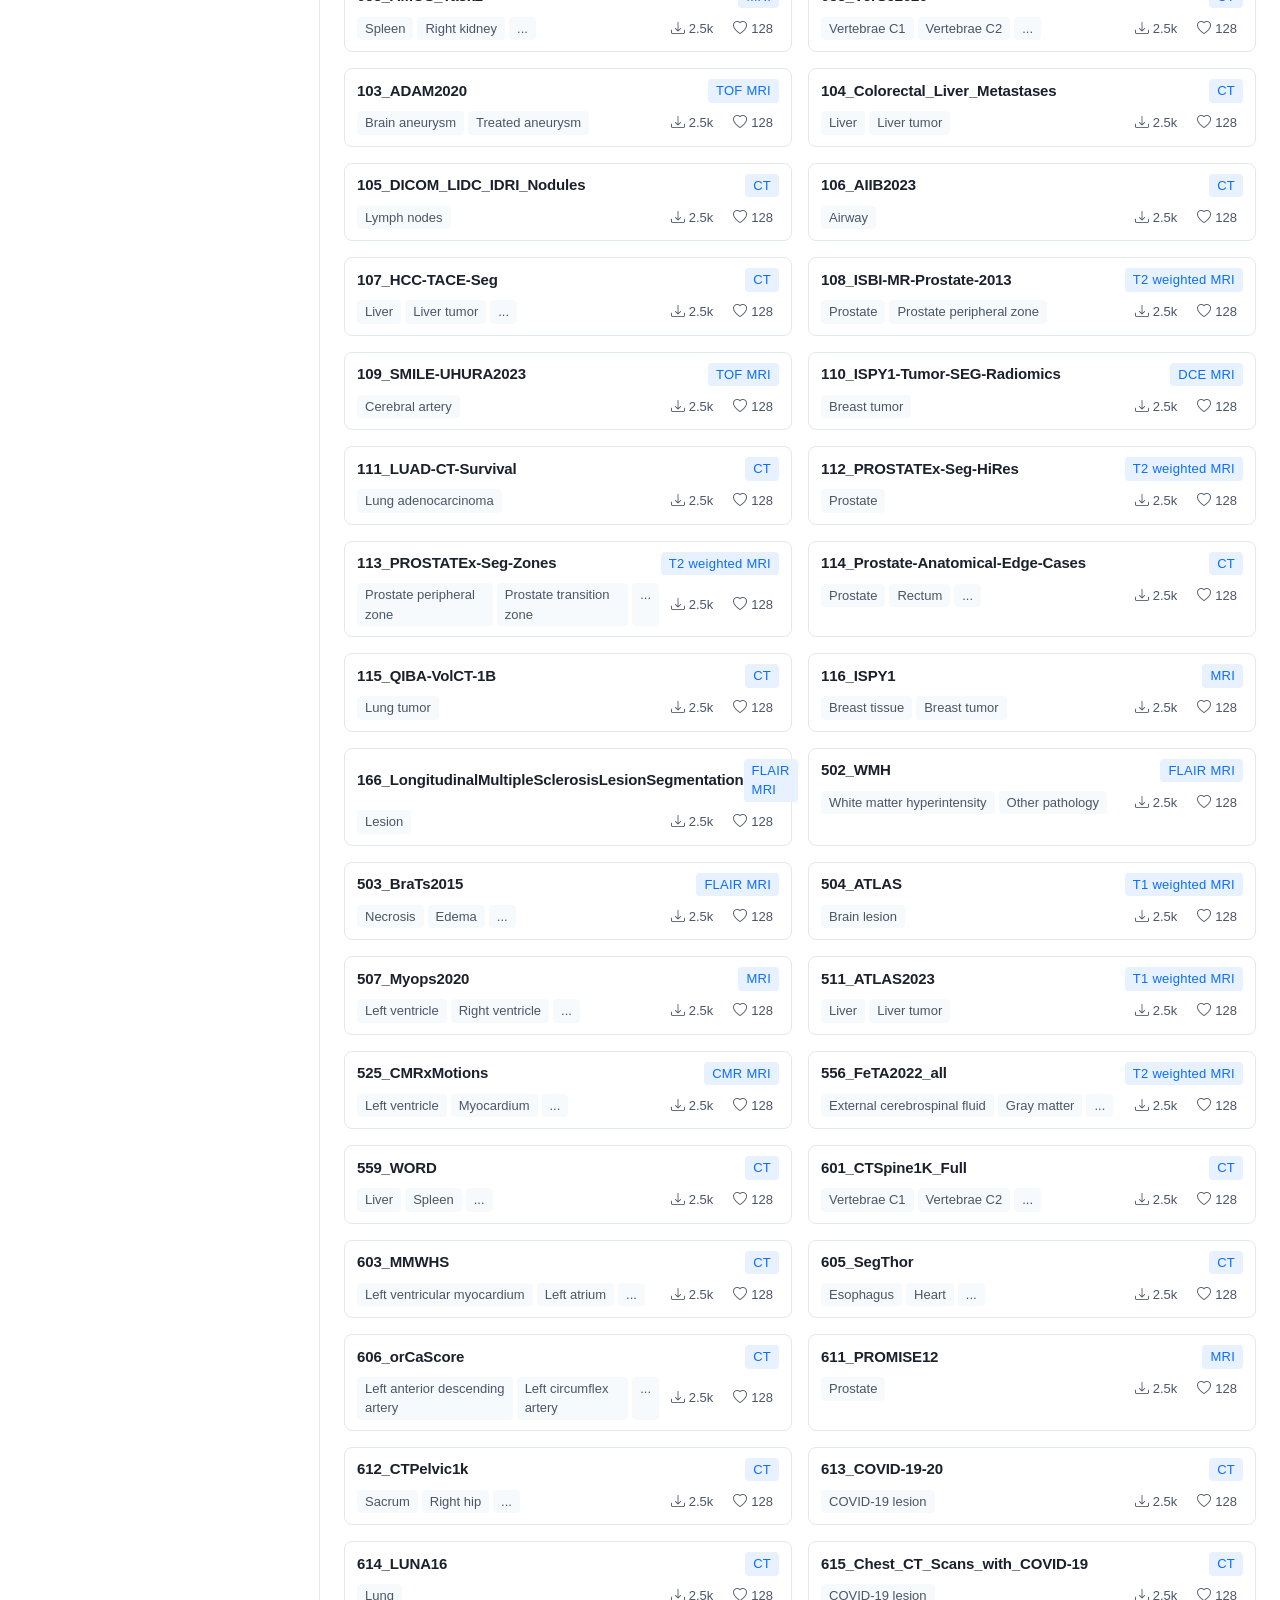
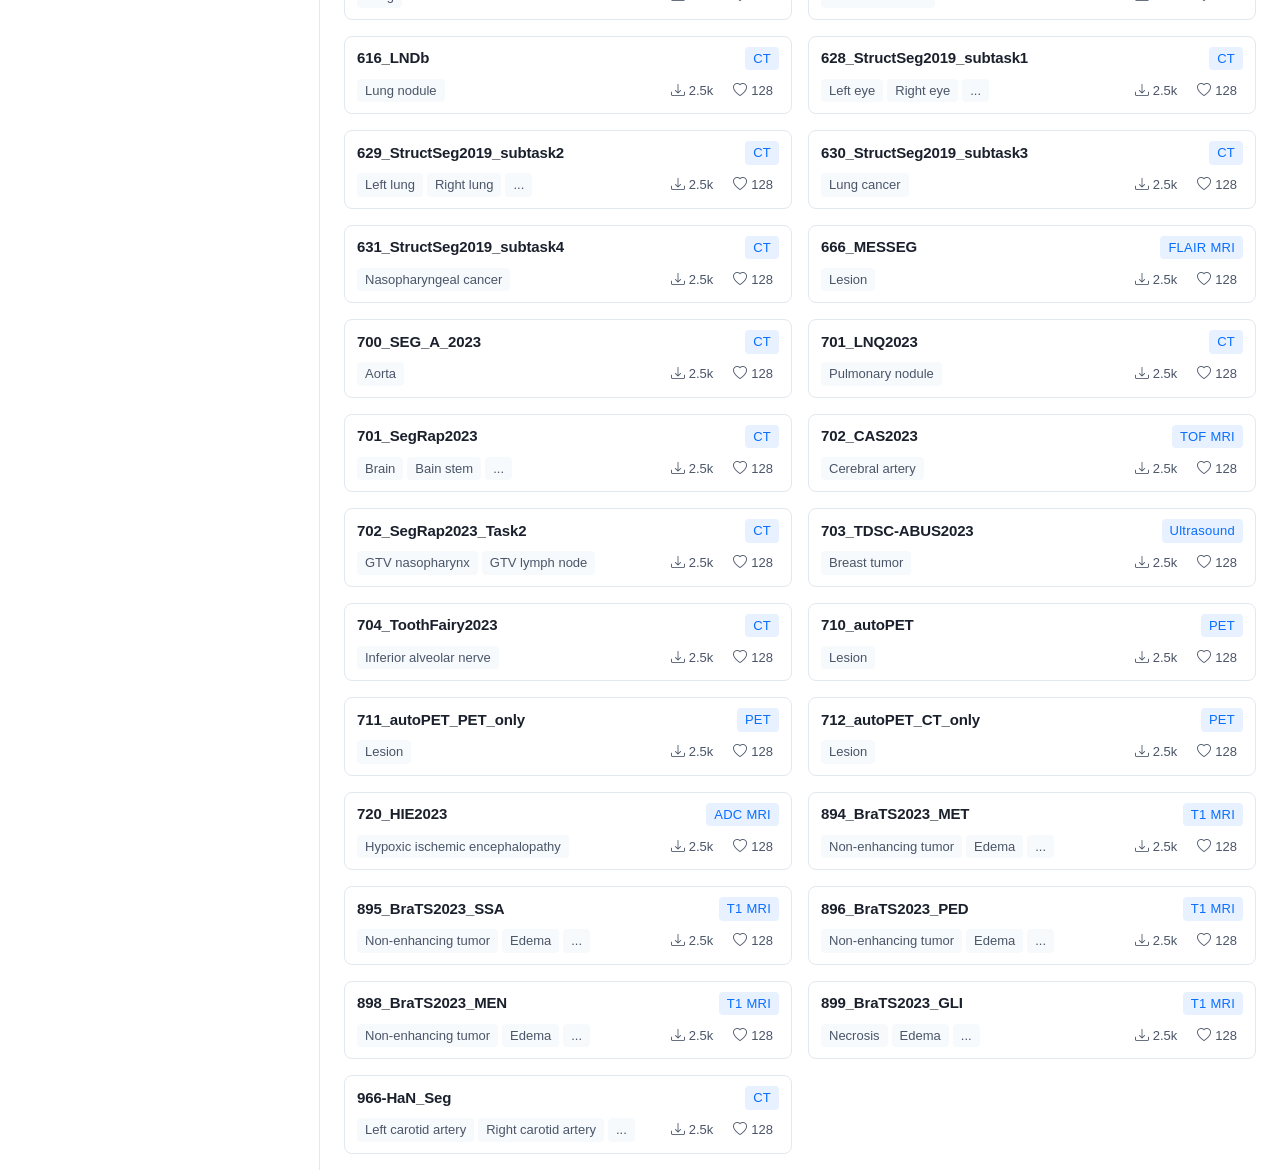
==== commit ed305870: "new version" ====
--- a/index.html
+++ b/index.html
@@ -1,2370 +1,1142 @@
 <!DOCTYPE html>
-<html lang="en">
-
+<html lang="zh">
 <head>
-  <meta charset="UTF-8" />
-  <meta name="viewport" content="width=device-width, initial-scale=1.0" />
-  <title>MedSegModelZoo Explorer</title>
-
-  <!-- Google Fonts -->
-  <link href="https://fonts.googleapis.com/css2?family=Roboto:wght@400;700&display=swap" rel="stylesheet">
-
-  <!-- Bootstrap CSS -->
-  <link href="https://cdn.jsdelivr.net/npm/bootstrap@5.3.0/dist/css/bootstrap.min.css" rel="stylesheet">
-
-  <!-- Bootstrap Icons -->
-  <link href="https://cdn.jsdelivr.net/npm/bootstrap-icons@1.10.5/font/bootstrap-icons.css" rel="stylesheet">
+  <meta charset="UTF-8">
+  <meta name="viewport" content="width=device-width, initial-scale=1.0">
+  <title>MedSeg ModelZoo</title>
+  
+  <!-- Fonts -->
+  <link href="https://fonts.googleapis.com/css2?family=Inter:wght@400;500;600;700&display=swap" rel="stylesheet">
+  
+  <!-- Icons -->
+  <link rel="stylesheet" href="https://cdn.jsdelivr.net/npm/bootstrap-icons@1.11.3/font/bootstrap-icons.min.css">
 
   <style>
+    /* 重置基础样式 */
     :root {
-      --primary-color: #6A82FB; /* Start color of the gradient */
-      --secondary-color: #FC5C7D; /* End color of the gradient */
-      --background-color: #f8f9fa;
-      --text-color: #212529;
-      --header-background: #ffffff;
-      --nav-background: #343a40;
-      --button-background: #6A82FB;
-      --button-hover: #FC5C7D;
+      --primary: #0A6EFF;  /* 医疗蓝 */
+      --primary-light: #E8F1FF;
+      --surface: #ffffff;
+      --background: #F7FAFC;  /* 更柔和的背景色 */
+      --border: #E2E8F0;
+      --text-primary: #1A202C;
+      --text-secondary: #4A5568;
+      --success: #38A169;  /* 用于指标数据 */
+      --warning: #DD6B20;  /* 用于警告信息 */
+      
+      /* 柔和的阴影 */
+      --shadow-sm: 0 1px 3px rgba(0, 0, 0, 0.05);
+      --shadow-md: 0 4px 6px rgba(0, 0, 0, 0.07);
+    }
+
+    * {
+      margin: 0;
+      padding: 0;
+      box-sizing: border-box;
+      transition: background-color 0.2s ease,
+                  border-color 0.2s ease,
+                  box-shadow 0.2s ease,
+                  transform 0.2s ease;
     }
 
     body {
-      font-family: 'Roboto', sans-serif;
-      background-color: var(--background-color);
-      color: var(--text-color);
-      margin: 0;
-      overflow-x: hidden;
-    }
-
-    /* Landing Page */
-    .landing-page {
-      height: 100vh;
-      display: flex;
-      flex-direction: column;
-      align-items: center;
-      justify-content: center;
-      /* background: linear-gradient(135deg, var(--primary-color), var(--secondary-color)); */
-      /* Gradient background */
-      background: #FC5C7D;
-      background: -webkit-linear-gradient(to right, var(--primary-color), var(--secondary-color));
-      background: linear-gradient(to right, var(--primary-color), var(--secondary-color));
-      position: relative;
-      overflow: hidden;
-    }
-
-    .landing-content {
-      text-align: center;
-      color: white;
-      z-index: 2;
-      padding: 2rem;
-    }
-
-    .landing-logo {
-      width: 150px;
-      height: 150px;
-      margin-bottom: 2rem;
-      animation: float 3s ease-in-out infinite;
-    }
-
-    .landing-title {
-      font-size: 3.5rem;
-      font-weight: 700;
-      margin-bottom: 1rem;
-      opacity: 0;
-      transform: translateY(20px);
-      animation: fadeInUp 1s forwards;
-    }
-
-    .landing-subtitle {
-      font-size: 1.5rem;
-      opacity: 0;
-      transform: translateY(20px);
-      animation: fadeInUp 1s forwards 0.3s;
-    }
-
-    /* Floating Panels */
-    .side-panel {
+      font-family: -apple-system, BlinkMacSystemFont, "Segoe UI", Helvetica, Arial, sans-serif;
+      color: var(--text-primary);
+      background: var(--background);
+      line-height: 1.5;
+      scroll-behavior: smooth;
+    }
+
+    /* 顶部导航 */
+    .header {
+      background: var(--surface);
+      border-bottom: 1px solid var(--border);
       position: fixed;
       top: 0;
-      height: 100vh;
-      width: 400px;
-      background: var(--panel-bg);
-      box-shadow: 0 0 20px rgba(0, 0, 0, 0.1);
-      transition: transform 0.5s cubic-bezier(0.4, 0, 0.2, 1);
-      backdrop-filter: blur(10px);
-      z-index: 1000;
-      padding: 2rem;
-      overflow-y: auto;
-    }
-
-    #categoryPanel {
-      left: 1%;
-      transform: translateX(-100%);
-    }
-
-    #nlpPanel {
-      right: 1%;
-      transform: translateX(100%);
-    }
-
-    .show-panel {
-      transform: translateX(0) !important;
-    }
-
-    /* Content Area */
+      left: 0;
+      right: 0;
+      z-index: 100;
+    }
+
+    .header-content {
+      max-width: 1280px;
+      margin: 0 auto;
+      padding: 0 16px;
+      height: 60px;
+      display: flex;
+      align-items: center;
+    }
+
+    .header-left {
+      display: flex;
+      align-items: center;
+    }
+
+    .logo {
+      font-weight: 600;
+      font-size: 20px;
+      color: var(--text-primary);
+      text-decoration: none;
+      margin-right: 24px;
+    }
+
+    .header-search {
+      width: 300px;
+      margin-right: auto;
+    }
+
+    .main-nav {
+      display: flex;
+      gap: 4px;
+      margin-left: auto;
+    }
+
+    .nav-item {
+      padding: 8px 12px;
+      color: var(--text-secondary);
+      text-decoration: none;
+      border-radius: 6px;
+      font-size: 14px;
+    }
+
+    .nav-item:hover {
+      background: var(--background);
+    }
+
+    .nav-item.active {
+      color: var(--text-primary);
+      font-weight: 500;
+    }
+
+    /* 子导航栏 */
+    .subnav {
+      position: fixed;
+      top: 60px;
+      left: 0;
+      right: 0;
+      background: var(--surface);
+      border-bottom: 1px solid var(--border);
+      z-index: 90;
+    }
+
+    .subnav-content {
+      max-width: 1280px;
+      margin: 0 auto;
+      padding: 12px 16px;
+      display: flex;
+      align-items: center;
+      justify-content: space-between;
+    }
+
+    .subnav-left {
+      display: flex;
+      align-items: center;
+      gap: 16px;
+    }
+
+    .models-count {
+      font-size: 20px;
+      font-weight: 600;
+    }
+
+    .filter-box {
+      position: relative;
+    }
+
+    .filter-box input {
+      width: 300px;
+      padding: 6px 12px 6px 32px;
+      border: 1px solid var(--border);
+      border-radius: 6px;
+      font-size: 14px;
+    }
+
+    .filter-box i {
+      position: absolute;
+      left: 10px;
+      top: 50%;
+      transform: translateY(-50%);
+      color: var(--text-secondary);
+    }
+
+    /* 主要内容区域 */
     .main-content {
-      margin-top: 2rem;
-      padding: 2rem;
-      opacity: 0;
-      transition: opacity 0.5s ease;
-    }
-
-    .show-content {
-      opacity: 1;
-    }
-
-    /* Animations */
-    @keyframes float {
-      0% {
-        transform: translateY(0px);
-      }
-
-      50% {
-        transform: translateY(-20px);
-      }
-
-      100% {
-        transform: translateY(0px);
-      }
-    }
-
-    @keyframes fadeInUp {
-      to {
-        opacity: 1;
-        transform: translateY(0);
-      }
-    }
-
-    /* Card Styling */
-    .dataset-card {
+      display: grid;
+      grid-template-columns: 320px 1fr;
+      gap: 0;
+      max-width: 1280px;
+      margin: 0 auto;
+      margin-top: 60px;
+      height: calc(100vh - 60px);
+    }
+
+    /* 左侧导航 */
+    .sidebar {
+      width: 320px;
       background: white;
-      border-radius: 15px;
-      box-shadow: 0 4px 15px rgba(0, 0, 0, 0.1);
-      transition: transform 0.3s ease, box-shadow 0.3s ease;
+      border-right: 1px solid #e5e7eb;
+    }
+
+    /* 搜索框 */
+    .search-box {
+      border: 1px solid var(--border);
+      border-radius: 6px;
+      background: var(--surface);
+      height: 36px;
+      display: flex;
+      align-items: center;
+      gap: 8px;
+      padding: 0 12px;
+      transition: all 0.2s ease;
+    }
+
+    .search-box i {
+      font-size: 14px;
+      color: var(--text-secondary);
+    }
+
+    .search-box input {
+      border: none;
+      outline: none;
+      width: 100%;
+      height: 100%;
+      font-size: 14px;
+      background: transparent;
+      color: var(--text-primary);
+    }
+
+    .search-box input::placeholder {
+      color: var(--text-secondary);
+    }
+
+    /* 搜索框悬停和聚焦状态 */
+    .search-box:hover {
+      border-color: var(--primary);
+    }
+
+    .search-box:focus-within {
+      border-color: var(--primary);
+      box-shadow: 0 0 0 2px rgba(10, 110, 255, 0.15);
+    }
+
+    /* 调整左侧导航中搜索框的间距 */
+    .nav-section .search-box {
+      margin: 16px;
+    }
+
+    /* 调整右侧头部搜索框的宽度 */
+    .models-header .search-box {
+      width: 280px;
+    }
+
+    /* 分类部分 */
+    .category-section {
+      margin-bottom: 24px;
+    }
+
+    .category-title {
+      font-size: 16px;
+      font-weight: 600;
+      color: #111827;
+      margin-bottom: 8px;
+    }
+
+    .category-items {
+      display: flex;
+      flex-direction: column;
+      gap: 2px;
+    }
+
+    .category-item {
+      display: flex;
+      align-items: center;
+      padding: 6px 8px;
+      text-decoration: none;
+      border-radius: 6px;
+      color: #374151;
+      font-size: 14px;
+      transition: background-color 0.2s;
+    }
+
+    .category-item:hover {
+      background-color: #f3f4f6;
+    }
+
+    .category-item.active {
+      background-color: #f3f4f6;
+      color: #2563eb;
+    }
+
+    .item-icon {
+      width: 20px;
+      margin-right: 12px;
+      opacity: 0.7;
+    }
+
+    .item-text {
+      flex: 1;
+    }
+
+    .item-count {
+      color: #6b7280;
+      font-size: 13px;
+    }
+
+    /* 搜索框聚焦状态 */
+    .search-box input:focus {
+      outline: none;
+      border-color: #2563eb;
+      box-shadow: 0 0 0 2px rgba(37, 99, 235, 0.1);
+    }
+
+    /* 右侧内容区域 */
+    .content {
+      padding: 0 24px;
+      background: white;
+    }
+
+    .content-header {
+      display: flex;
+      justify-content: space-between;
+      align-items: center;
+      padding: 12px 0;
+      border-bottom: 1px solid #e5e7eb;
+    }
+
+    .models-header {
+      display: flex;
+      align-items: center;
+      gap: 8px;
+    }
+
+    .models-title {
+      font-size: 20px;
+      font-weight: 600;
+      color: var(--text-primary);
+    }
+
+    .header-actions {
+      display: flex;
+      align-items: center;
+    }
+
+    .search-input {
+      width: 300px;
+      padding: 6px 12px;
+      border: 1px solid var(--border);
+      border-radius: 6px;
+      font-size: 14px;
+    }
+
+    .sort-select {
+      height: 36px;
+      padding: 0 12px;
+      border: 1px solid var(--border);
+      border-radius: 6px;
+      font-size: 14px;
+      color: var(--text-secondary);
+      background: var(--surface);
       cursor: pointer;
     }
 
-    .dataset-card:hover {
-      transform: translateY(-5px);
-      box-shadow: 0 8px 25px rgba(0, 0, 0, 0.15);
-    }
-
-    /* Header Styles for Home Page */
-    header.homepage {
-        position: relative;
-        height: 100vh;
-        color: white;
-        text-align: center;
-    }
-
-    .header i {
-      font-size: 2.5rem;
-      margin-right: 15px;
-      color: #0d6efd;
-    }
-
-    /* Floating Panels */
-    .floating-panel {
-      width: 45%; /* Adjusted width */
-      max-width: 90%;
-      background-color: #ffffff;
-      box-shadow: 0 4px 12px rgba(0, 0, 0, 0.1);
-      border-radius: 10px;
-      z-index: 1050;
-      padding: 20px;
-      overflow-y: auto;
-      height: 80%;
-    }
-
-    /* Modal adjustments */
-    .modal-lg {
-      max-width: 80% !important;
-    }
-
-    /* Enhance card appearance */
-    .card {
-      transition: transform 0.2s, box-shadow 0.2s;
-    }
-
-    .card:hover {
-      transform: translateY(-5px);
-      box-shadow: 0 8px 16px rgba(0, 0, 0, 0.2);
-    }
-
-    /* Tooltip styling */
-    .tooltip-inner {
-      max-width: 200px;
-      text-align: center;
-      background-color: #0d6efd;
+    .sort-select:hover {
+      border-color: var(--primary);
+    }
+
+    .models-grid {
+      display: grid;
+      grid-template-columns: repeat(auto-fill, minmax(300px, 1fr));
+      gap: 16px;
+      padding: 16px 0;
+    }
+
+    /* 模型卡片 */
+    .model-card {
+      border: 1px solid var(--border);
+      border-radius: 8px;
+      padding: 10px 12px;
+      background: var(--surface);
+      transition: all 0.2s ease;
+    }
+
+    .model-card:hover {
+      transform: translateY(-1px);
+      box-shadow: var(--shadow-md);
+      border-color: var(--primary);
+    }
+
+    .model-info {
+      display: flex;
+      flex-direction: column;
+      gap: 4px;
+    }
+
+    .model-header {
+      display: flex;
+      justify-content: space-between;
+      align-items: center;
+      margin-bottom: 4px;
+    }
+
+    .model-name {
+      font-size: 15px;
+      font-weight: 600;
+      color: var(--text-primary);
+      line-height: 1.2;
+      letter-spacing: -0.01em;  /* 提高可读性 */
+    }
+
+    .model-modality {
+      font-size: 13px;
+      color: var(--primary);
+      background: var(--primary-light);
+      padding: 2px 8px;
+      border-radius: 4px;
+      font-weight: 500;
+      letter-spacing: 0.02em;  /* 增加字母间距提高可读性 */
+    }
+
+    .model-tags-row {
+      display: flex;
+      justify-content: space-between;
+      align-items: center;
+      margin-top: auto;
+    }
+
+    .model-tags {
+      display: flex;
+      gap: 4px;
+      overflow: hidden;
+      max-width: calc(100% - 120px);
+    }
+
+    .tag {
+      font-size: 13px;
+      color: var(--text-secondary);
+      background: var(--background);
+      padding: 2px 8px;
+      border-radius: 4px;
+      font-weight: 500;
+    }
+
+    .model-actions {
+      display: flex;
+      gap: 8px;
+      margin-left: auto;
+    }
+
+    .action-stat {
+      font-size: 13px;
+      color: var(--text-secondary);
+      padding: 2px 6px;
+      border-radius: 4px;
+      display: flex;
+      align-items: center;
+      gap: 4px;
+    }
+
+    .action-stat i {
+      font-size: 14px;
+    }
+
+    .action-stat:hover {
+      background: var(--background);
+      color: var(--primary);
+    }
+
+    /* 修改右侧内容区域的样式 */
+    .content {
+      min-width: 0;
+      padding-top: 0;
+    }
+
+    .models-grid {
+      display: grid;
+      grid-template-columns: repeat(auto-fill, minmax(300px, 1fr));
+      gap: 16px;
+      padding: 16px 0;
+    }
+
+    /* 修改子导航栏样式 */
+    .subnav-right {
+      display: flex;
+      align-items: center;
+      gap: 16px;
+    }
+
+    .btn-text {
+      padding: 6px 12px;
+      border: none;
+      background: none;
+      color: var(--text-secondary);
+      font-size: 14px;
+      cursor: pointer;
+    }
+
+    .sort-dropdown select {
+      padding: 6px 12px;
+      border: 1px solid var(--border);
+      border-radius: 6px;
+      font-size: 14px;
+      color: var(--text-secondary);
+      background: var(--surface);
+    }
+
+    /* 导航菜单 */
+    .nav-menu {
+      display: flex;
+      flex-direction: column;
+      gap: 2px;
+    }
+
+    /* 导航组 */
+    .nav-group {
+      display: flex;
+      flex-direction: column;
+    }
+
+    /* 主导航链接 */
+    .nav-link {
+      color: var(--text-secondary);
+      text-decoration: none;
+      font-size: 14px;
+    }
+
+    .nav-link:hover {
+      color: var(--text-primary);
+    }
+
+    .nav-link.active {
+      background: #000;
       color: #fff;
-      font-size: 0.875rem;
-    }
-
-    /* Scrollbar styling for panels */
-    .floating-panel::-webkit-scrollbar {
-      width: 8px;
-    }
-
-    .floating-panel::-webkit-scrollbar-thumb {
-      background-color: rgba(100, 116, 139, 0.5);
-      border-radius: 4px;
-    }
-
-    /* Button styling */
-    .btn-category {
-      margin-bottom: 10px;
-    }
-
-    /* Hide main content initially */
-    #mainContent {
-      display: none;
-    }
-
-    /* Back Button Styling */
-    #back-button {
-      display: none; /* Initially hidden */
-      margin-top: 2rem; /* Adjusted margin */
-    }
-
-    /* Adjust main content to take remaining space */
-    @media (min-width: 992px) {
-      #mainContent .col-lg-8 {
-        flex: 0 0 50%;
-        max-width: 50%;
-      }
-
-      #mainContent .col-lg-4 {
-        flex: 0 0 50%;
-        max-width: 50%;
-      }
+    }
+
+    /* 子项目容器 */
+    .nav-items {
+      display: flex;
+      flex-direction: column;
+      gap: 2px;
+      padding-left: 12px;
+      margin-top: 4px;
+    }
+
+    /* 子项目 */
+    .nav-item {
+      display: flex;
+      align-items: center;
+      padding: 6px 12px;
+      text-decoration: none;
+      color: #374151;
+      font-size: 14px;
+      border-radius: 6px;
+    }
+
+    .nav-item:hover {
+      background: #f3f4f6;
+    }
+
+    .nav-item i {
+      width: 16px;
+      margin-right: 8px;
+      opacity: 0.7;
+    }
+
+    .nav-item .count {
+      margin-left: auto;
+      color: #6b7280;
+      font-size: 13px;
+    }
+
+    /* 活跃状态 */
+    .nav-item.active {
+      background: #f3f4f6;
+      color: #2563eb;
+    }
+
+    /* 主导航标签统一样式 */
+    .main-nav-tabs {
+      display: flex;
+      border-bottom: 1px solid #e5e7eb;
+      height: 41px;
+      padding: 0 24px;
+      margin: 0 -24px;
+      align-items: center;
+      justify-content: center;
+    }
+
+    /* 左侧导航标签样式 */
+    .nav-tab {
+      padding: 8px 16px;
+      color: var(--text-secondary);
+      font-size: 14px;
+      text-decoration: none;
+      position: relative;
+      display: flex;
+      align-items: center;
+      font-weight: normal;
+      min-width: 80px;
+      justify-content: center;
+    }
+
+    /* 右侧导航标题样式 */
+    .nav-title {
+      padding: 8px 16px;
+      color: var(--text-secondary);
+      font-size: 14px;
+      font-weight: normal;
+      margin: 0;
+      display: flex;
+      align-items: center;
+    }
+
+    /* 激活状态统一样式 */
+    .nav-tab.active {
+      color: var(--text-primary);
+      font-weight: 500;
+    }
+
+    .nav-tab.active::after {
+      content: '';
+      position: absolute;
+      bottom: -1px;
+      left: 0;
+      right: 0;
+      height: 2px;
+      background: var(--text-primary);
+      border-radius: 2px;
+    }
+
+    /* 调整内容区域布局 */
+    .content {
+      padding: 0 24px;
+      background: white;
+    }
+
+    /* 调整搜索框容器样式 */
+    .models-header {
+      display: flex;
+      align-items: center;
+      gap: 16px;
+    }
+
+    /* 调整子导航区域上边距 */
+    .nav-section {
+      padding-top: 16px;
+    }
+
+    .section-title {
+      font-size: 16px;
+      font-weight: 600;
+      color: #6b7280;
+      margin: 24px 0 12px;
+    }
+
+    .task-list {
+      display: flex;
+      flex-direction: column;
+      gap: 4px;
+      margin-top: 8px;
+    }
+
+    .task-item {
+      padding: 8px 12px;
+      border-radius: 6px;
+      color: var(--text-secondary);
+      font-size: 14px;
+      display: flex;
+      align-items: center;
+      gap: 8px;
+    }
+
+    .task-item:hover {
+      background: var(--background);
+    }
+
+    .task-item.active {
+      background: var(--primary-light);
+      color: var(--primary);
+    }
+
+    .task-item i {
+      color: var(--text-secondary);
+      transition: color 0.15s ease;
+    }
+
+    .task-item.active i {
+      color: var(--primary);
+    }
+
+    /* 搜索框样式 */
+    .content-header .search-box {
+      width: 300px;
+      margin-bottom: 0;
+      border-radius: 6px;
+    }
+
+    .content-header .search-box input {
+      padding: 6px 8px;
+    }
+
+    .models-label {
+      font-size: 20px;
+      font-weight: 600;
+      color: var(--text-primary);
+    }
+
+    .models-title {
+      font-size: 20px;
+      font-weight: 600;
+      color: var(--text-secondary);
+    }
+
+    .title-group {
+      display: flex;
+      align-items: baseline;
+      gap: 8px;
+    }
+
+    /* 导航标题样式 */
+    .nav-title {
+      font-size: 14px;
+      font-weight: normal;
+      color: #6b7280;
+      margin: 0;
+      padding: 8px 16px;
+      display: flex;
+      align-items: center;
+    }
+
+    /* 调整搜索框位置 */
+    .models-header {
+      display: flex;
+      align-items: center;
+      gap: 8px;
+    }
+
+    /* 导航标签样式优化 */
+    .nav-tab {
+      padding: 10px 16px;
+      color: var(--text-secondary);
+      font-weight: 500;
+      position: relative;
+    }
+
+    .nav-tab.active {
+      color: var(--primary);
+    }
+
+    .nav-tab.active::after {
+      content: '';
+      position: absolute;
+      bottom: -1px;
+      left: 0;
+      right: 0;
+      height: 2px;
+      background: var(--primary);
+      border-radius: 2px;
+    }
+
+    /* 优化排序下拉框 */
+    .sort-select {
+      height: 36px;
+      padding: 0 12px;
+      border: 1px solid var(--border);
+      border-radius: 6px;
+      font-size: 14px;
+      color: var(--text-secondary);
+      background: var(--surface);
+      cursor: pointer;
+    }
+
+    /* 性能指标显示 */
+    .performance-stat {
+      color: var(--success);
+      font-weight: 500;
+      font-size: 13px;
+    }
+
+    /* 图标样式统一 */
+    .bi {
+      font-size: 16px;
+      color: var(--text-secondary);
     }
   </style>
 </head>
 
 <body>
-  <!-- Landing Page -->
-  <div class="landing-page">
-    <div class="landing-content">
-      <img src="icon.jpg" alt="Logo" class="landing-logo">
-      <h1 class="landing-title">MedSegModelZoo Explorer</h1>
-      <p class="landing-subtitle">Explore Medical Segmentation Models</p>
+  <!-- 顶部导航栏 -->
+  <header class="header">
+    <div class="header-content">
+      <div class="header-left">
+        <a href="#" class="logo">MedSeg</a>
+        <div class="header-search">
+          <div class="search-box">
+            <i class="bi bi-search"></i>
+            <input type="text" placeholder="Search models, datasets, users...">
+          </div>
+        </div>
+      </div>
+      <nav class="main-nav">
+        <a href="#" class="nav-item active">Models</a>
+        <a href="#" class="nav-item">Datasets</a>
+        <a href="#" class="nav-item">Docs</a>
+      </nav>
     </div>
+  </header>
+
+  <!-- 主要内容区域 -->
+  <div class="main-content">
+    <!-- 左侧导航 -->
+    <aside class="sidebar">
+      <!-- 主导航 -->
+      <div class="main-nav-tabs">
+        <a href="#" class="nav-tab active" data-target="tasks">Tasks</a>
+        <a href="#" class="nav-tab" data-target="target">Target</a>
+        <a href="#" class="nav-tab" data-target="modality">Modality</a>
+      </div>
+
+      <!-- 子导航区域 -->
+      <div class="sub-navigation">
+        <!-- Tasks分类 -->
+        <div class="nav-section" id="tasks-section" style="display: block;">
+          <!-- Tasks搜索框 -->
+          <div class="search-box">
+            <i class="bi bi-search"></i>
+            <input type="text" placeholder="Filter Tasks by name" data-filter="tasks">
+          </div>
+          <div class="task-list">
+            <a href="#" class="task-item active">
+              <i class="bi bi-grid"></i>
+              <span>All</span>
+            </a>
+            <a href="#" class="task-item">
+              <i class="bi bi-circle"></i>
+              <span>Segmentation</span>
+              <span class="count">(45)</span>
+            </a>
+            <a href="#" class="task-item">
+              <i class="bi bi-bounding-box"></i>
+              <span>Detection</span>
+              <span class="count">(23)</span>
+            </a>
+          </div>
+        </div>
+
+        <!-- Target分类 -->
+        <div class="nav-section" id="target-section" style="display: none;">
+          <!-- Target搜索框 -->
+          <div class="search-box">
+            <i class="bi bi-search"></i>
+            <input type="text" placeholder="Filter Target by name" data-filter="target">
+          </div>
+          <div class="task-list">
+            <a href="#" class="task-item">
+              <i class="bi bi-brain"></i>
+              <span>Brain</span>
+              <span class="count">(15)</span>
+            </a>
+            <a href="#" class="task-item">
+              <i class="bi bi-heart"></i>
+              <span>Heart</span>
+              <span class="count">(12)</span>
+            </a>
+            <a href="#" class="task-item">
+              <i class="bi bi-lungs"></i>
+              <span>Lung</span>
+              <span class="count">(8)</span>
+            </a>
+            <a href="#" class="task-item">
+              <i class="bi bi-droplet"></i>
+              <span>Liver</span>
+              <span class="count">(6)</span>
+            </a>
+          </div>
+        </div>
+
+        <!-- Modality分类 -->
+        <div class="nav-section" id="modality-section" style="display: none;">
+          <!-- Modality搜索框 -->
+          <div class="search-box">
+            <i class="bi bi-search"></i>
+            <input type="text" placeholder="Filter Modality by name" data-filter="modality">
+          </div>
+          <div class="task-list">
+            <a href="#" class="task-item">
+              <i class="bi bi-image"></i>
+              <span>CT</span>
+              <span class="count">(32)</span>
+            </a>
+            <a href="#" class="task-item">
+              <i class="bi bi-image"></i>
+              <span>MRI</span>
+              <span class="count">(28)</span>
+            </a>
+          </div>
+        </div>
+      </div>
+    </aside>
+
+    <!-- 右侧内容区域 -->
+    <main class="content">
+      <!-- 头部 -->
+      <div class="content-header">
+        <div class="models-header">
+          <h1 class="nav-title">Models</h1>
+          <div class="search-box">
+            <i class="bi bi-search"></i>
+            <input type="text" placeholder="Filter by name">
+          </div>
+        </div>
+        <div class="header-actions">
+          <select class="sort-select">
+            <option>Sort: Trending</option>
+            <option>Sort: Most Downloads</option>
+            <option>Sort: Recently Added</option>
+          </select>
+        </div>
+      </div>
+
+      <!-- 模型卡片网格 -->
+      <div class="models-grid">
+        <!-- 模型卡片将通过JavaScript动态生成 -->
+      </div>
+    </main>
   </div>
 
-  <!-- Main Content Area -->
-  <div class="container main-content" id="mainContent">
-
-    <!-- Back Button -->
-    <div class="row mb-3">
-      <div class="col-12 text-center">
-        <button id="back-button" class="btn btn-secondary">Back</button>
-      </div>
-    </div>
-
-    <div class="row">
-      <!-- Dataset List -->
-      <div class="col-lg-6 mb-4">
-        <h2 class="h4 mb-3">Datasets</h2>
-        <div id="dataset-list" class="row g-3">
-          <!-- Dataset cards will be injected here -->
-        </div>
-        <div id="no-datasets" class="text-center text-muted mt-4 d-none">Please select a body part or enter a description to view related datasets.</div>
-      </div>
-
-      <!-- Dataset Details -->
-      <div id="dataset-info" class="col-lg-6 p-4 bg-white shadow rounded d-none">
-        <h4 id="dataset-title" class="mb-3">Dataset Information</h4>
-        <div id="dataset-details" class="mb-3" style="max-height: 400px; overflow-y: auto;">
-          <!-- Dataset details will be injected here -->
-        </div>
-        <button id="cmd-button" class="btn btn-primary w-100 mb-2">Show CMD</button>
-        <div id="cmd-output" class="alert alert-secondary d-none">cmd xx</div>
-      </div>
-    </div>
-  </div>
-
-  <!-- Floating Panels -->
-
-  <!-- Category Selection Panel -->
-  <div class="side-panel floating-panel" id="categoryPanel">
-    <h5 class="mb-3"><i class="bi bi-list-task me-2"></i> Select Category</h5>
-    <div class="accordion" id="bodyPartsAccordion">
-      <!-- Categories will be injected here -->
-    </div>
-  </div>
-
-  <!-- Natural Language Input Panel -->
-  <div class="side-panel floating-panel" id="nlpPanel">
-    <h5 class="mb-3"><i class="bi bi-chat-dots me-2"></i> Natural Language Input</h5>
-    <input type="text" id="nlp-input" class="form-control mb-3" placeholder="Enter natural language description..." />
-    <div id="nlp-cmd-output" class="alert alert-secondary d-none">cmd -i </div>
-  </div>
-
-  <!-- Bootstrap JS and dependencies -->
-  <script src="https://cdn.jsdelivr.net/npm/bootstrap@5.3.0/dist/js/bootstrap.bundle.min.js"></script>
-
   <script>
-    // Dataset JSON
-    const datasetJSON = [
-    {
-        "Dataset": "Task001_BrainTumour",
-        "Framework": "nnunet_v1",
-        "Modality": "FLAIR MRI,T1 weighted MRI,T1Gd MRI,T2 weighted MRI",
-        "Input Channels": "4",
-        "Patch size": "[128, 128, 128]",
-        "Training spacing": "[1.0, 1.0, 1.0]",
-        "Train cases": "387",
-        "Test cases": "97",
-        "Category-EN": "{'0': 'background', '1': 'Edema', '2': 'Non-enhancing tumor', '3': 'Enhancing tumor'}",
-        "Category-CN": "{'0': '背景', '1': '水肿', '2': '非强化肿瘤', '3': '强化肿瘤'}",
-        "Dice nnunet": "0.7334",
-        "Dice base": "0.726",
-        "Dice large": "0.7303",
-        "Dice huge": "0.7309",
-        "Dice base_ft": "0.73",
-        "Dice large_ft": "0.7362",
-        "Dice huge_ft": "0.7362"
-    },
-    {
-        "Dataset": "Task002_Heart",
-        "Framework": "nnunet_v1",
-        "Modality": "MRI",
-        "Input Channels": "1",
-        "Patch size": "[80, 192, 160]",
-        "Training spacing": "[1.3700000047683716, 1.25, 1.25]",
-        "Train cases": "16",
-        "Test cases": "4",
-        "Category-EN": "{'0': 'background', '1': 'Left atrium'}",
-        "Category-CN": "{'0': '背景', '1': '左心房'}",
-        "Dice nnunet": "0.939",
-        "Dice base": "0.9379",
-        "Dice large": "0.9382",
-        "Dice huge": "0.9382",
-        "Dice base_ft": "0.9397",
-        "Dice large_ft": "0.9397",
-        "Dice huge_ft": "0.9387"
-    },
-    {
-        "Dataset": "Task003_Liver",
-        "Framework": "nnunet_v1",
-        "Modality": "CT",
-        "Input Channels": "1",
-        "Patch size": "[128, 128, 128]",
-        "Training spacing": "[1.0, 0.767578125, 0.767578125]",
-        "Train cases": "104",
-        "Test cases": "27",
-        "Category-EN": "{'0': 'background', '1': 'Liver', '2': 'Liver tumor'}",
-        "Category-CN": "{'0': '背景', '1': '肝', '2': '肝肿瘤'}",
-        "Dice nnunet": "0.8338",
-        "Dice base": "0.8238",
-        "Dice large": "0.8399",
-        "Dice huge": "0.8401",
-        "Dice base_ft": "0.8501",
-        "Dice large_ft": "0.8423",
-        "Dice huge_ft": "0.8491"
-    },
-    {
-        "Dataset": "Task004_Hippocampus",
-        "Framework": "nnunet_v1",
-        "Modality": "MRI",
-        "Input Channels": "1",
-        "Patch size": "[40, 56, 40]",
-        "Training spacing": "[1.0, 1.0, 1.0]",
-        "Train cases": "208",
-        "Test cases": "52",
-        "Category-EN": "{'0': 'background', '1': 'Anterior hippocampus', '2': 'Posterior hippocampus'}",
-        "Category-CN": "{'0': '背景', '1': '海马前部', '2': '海马后部'}",
-        "Dice nnunet": "0.8923",
-        "Dice base": "0.8892",
-        "Dice large": "0.8919",
-        "Dice huge": "0.8935",
-        "Dice base_ft": "0.8896",
-        "Dice large_ft": "0.8913",
-        "Dice huge_ft": "0.8919"
-    },
-    {
-        "Dataset": "Task005_Prostate",
-        "Framework": "nnunet_v1",
-        "Modality": "T2 MRI,ADC MRI",
-        "Input Channels": "2",
-        "Patch size": "[20, 320, 256]",
-        "Training spacing": "[3.5999999046325684, 0.625, 0.625]",
-        "Train cases": "25",
-        "Test cases": "7",
-        "Category-EN": "{'0': 'background', '1': 'Prostate peripheral zone', '2': 'Vertebrae T9'}",
-        "Category-CN": "{'0': '背景', '1': '前列腺外周带', '2': '胸椎T9'}",
-        "Dice nnunet": "0.814",
-        "Dice base": "0.7852",
-        "Dice large": "0.8004",
-        "Dice huge": "0.796",
-        "Dice base_ft": "0.8112",
-        "Dice large_ft": "0.8161",
-        "Dice huge_ft": "0.8153"
-    },
-    {
-        "Dataset": "Task006_Lung",
-        "Framework": "nnunet_v1",
-        "Modality": "CT",
-        "Input Channels": "1",
-        "Patch size": "[80, 192, 160]",
-        "Training spacing": "[1.244979977607727, 0.78515625, 0.78515625]",
-        "Train cases": "50",
-        "Test cases": "13",
-        "Category-EN": "{'0': 'background', '1': 'Lung cancer'}",
-        "Category-CN": "{'0': '背景', '1': '肺癌'}",
-        "Dice nnunet": "0.7132",
-        "Dice base": "0.7003",
-        "Dice large": "0.625",
-        "Dice huge": "0.6197",
-        "Dice base_ft": "0.7343",
-        "Dice large_ft": "0.704",
-        "Dice huge_ft": "0.7259"
-    },
-    {
-        "Dataset": "Task007_Pancreas",
-        "Framework": "nnunet_v1",
-        "Modality": "CT",
-        "Input Channels": "1",
-        "Patch size": "[40, 224, 224]",
-        "Training spacing": "[2.5, 0.8027340173721313, 0.8027340173721313]",
-        "Train cases": "224",
-        "Test cases": "57",
-        "Category-EN": "{'0': 'background', '1': 'Pancreas', '2': 'Pancreatic tumor mass'}",
-        "Category-CN": "{'0': '背景', '1': '胰腺', '2': '胰腺肿瘤块'}",
-        "Dice nnunet": "0.647",
-        "Dice base": "0.6607",
-        "Dice large": "0.6641",
-        "Dice huge": "0.6629",
-        "Dice base_ft": "0.6791",
-        "Dice large_ft": "0.6746",
-        "Dice huge_ft": "0.6839"
-    },
-    {
-        "Dataset": "Task008_HepaticVessel",
-        "Framework": "nnunet_v1",
-        "Modality": "CT",
-        "Input Channels": "1",
-        "Patch size": "[64, 192, 192]",
-        "Training spacing": "[1.5, 0.7988280057907104, 0.7988280057907104]",
-        "Train cases": "242",
-        "Test cases": "61",
-        "Category-EN": "{'0': 'background', '1': 'Hepatic vessels', '2': 'Liver tumor'}",
-        "Category-CN": "{'0': '背景', '1': '肝血管', '2': '肝肿瘤'}",
-        "Dice nnunet": "0.6988",
-        "Dice base": "0.7075",
-        "Dice large": "0.7079",
-        "Dice huge": "0.7123",
-        "Dice base_ft": "0.7047",
-        "Dice large_ft": "0.7083",
-        "Dice huge_ft": "0.7137"
-    },
-    {
-        "Dataset": "Task009_Spleen",
-        "Framework": "nnunet_v1",
-        "Modality": "CT",
-        "Input Channels": "1",
-        "Patch size": "[64, 192, 160]",
-        "Training spacing": "[1.6000100374221802, 0.7929689884185791, 0.7929689884185791]",
-        "Train cases": "32",
-        "Test cases": "9",
-        "Category-EN": "{'0': 'background', '1': 'Spleen'}",
-        "Category-CN": "{'0': '背景', '1': '脾脏'}",
-        "Dice nnunet": "0.9553",
-        "Dice base": "0.964",
-        "Dice large": "0.9514",
-        "Dice huge": "0.8759",
-        "Dice base_ft": "0.9681",
-        "Dice large_ft": "0.969",
-        "Dice huge_ft": "0.969"
-    },
-    {
-        "Dataset": "Task010_Colon",
-        "Framework": "nnunet_v1",
-        "Modality": "CT",
-        "Input Channels": "1",
-        "Patch size": "[56, 192, 160]",
-        "Training spacing": "[3.0, 0.78125, 0.78125]",
-        "Train cases": "100",
-        "Test cases": "26",
-        "Category-EN": "{'0': 'background', '1': 'Colon cancer primaries'}",
-        "Category-CN": "{'0': '背景', '1': '结肠癌原发灶'}",
-        "Dice nnunet": "0.4688",
-        "Dice base": "0.4433",
-        "Dice large": "0.4634",
-        "Dice huge": "0.4136",
-        "Dice base_ft": "0.4837",
-        "Dice large_ft": "0.5163",
-        "Dice huge_ft": "0.4999"
-    },
-    {
-        "Dataset": "Task011_BTCV",
-        "Framework": "nnunet_v1",
-        "Modality": "CT",
-        "Input Channels": "1",
-        "Patch size": "[48, 192, 192]",
-        "Training spacing": "[3.0, 0.7578124403953552, 0.7578124403953552]",
-        "Train cases": "24",
-        "Test cases": "6",
-        "Category-EN": "{'0': 'background', '1': 'Spleen', '2': 'Right kidney', '3': 'Left kidney', '4': 'Gallbladder', '5': 'Esophagus', '6': 'Liver', '7': 'Stomach', '8': 'Aorta', '9': 'Inferior vena cava', '10': 'Portal and splenic veins', '11': 'Pancreas', '12': 'Right adrenal gland', '13': 'Left adrenal gland'}",
-        "Category-CN": "{'0': '背景', '1': '脾脏', '2': '右肾', '3': '左肾', '4': '胆囊', '5': '食管', '6': '肝', '7': '胃', '8': '主动脉', '9': '下腔静脉', '10': '门静脉和脾静脉', '11': '胰腺', '12': '右肾上腺', '13': '左肾上腺'}",
-        "Dice nnunet": "0.8424",
-        "Dice base": "0.8425",
-        "Dice large": "0.845",
-        "Dice huge": "0.8504",
-        "Dice base_ft": "0.8504",
-        "Dice large_ft": "0.862",
-        "Dice huge_ft": "0.8584"
-    },
-    {
-        "Dataset": "Task012_BTCV_Cervix",
-        "Framework": "nnunet_v1",
-        "Modality": "CT",
-        "Input Channels": "1",
-        "Patch size": "[64, 192, 160]",
-        "Training spacing": "[2.5, 0.9765625, 0.9765625]",
-        "Train cases": "24",
-        "Test cases": "6",
-        "Category-EN": "{'0': 'background', '1': 'Bladder', '2': 'Uterus', '3': 'Rectum', '4': ' small bowel'}",
-        "Category-CN": "{'0': '背景', '1': '膀胱', '2': '子宫', '3': '直肠', '4': '背景'}",
-        "Dice nnunet": "0.6881",
-        "Dice base": "0.6718",
-        "Dice large": "0.6667",
-        "Dice huge": "0.6689",
-        "Dice base_ft": "0.7125",
-        "Dice large_ft": "0.7116",
-        "Dice huge_ft": "0.7227"
-    },
-    {
-        "Dataset": "Task013_ACDC",
-        "Framework": "nnunet_v1",
-        "Modality": "MRI",
-        "Input Channels": "1",
-        "Patch size": "[20, 256, 224]",
-        "Training spacing": "[5.0, 1.5625, 1.5625]",
-        "Train cases": "160",
-        "Test cases": "40",
-        "Category-EN": "{'0': 'background', '1': 'Right ventricle', '2': 'Myocardium', '3': 'Left ventricular myocardium'}",
-        "Category-CN": "{'0': '背景', '1': '右心室', '2': '心肌', '3': '左心室心肌'}",
-        "Dice nnunet": "0.9226",
-        "Dice base": "0.9206",
-        "Dice large": "0.9269",
-        "Dice huge": "0.9266",
-        "Dice base_ft": "0.9255",
-        "Dice large_ft": "0.9279",
-        "Dice huge_ft": "0.9281"
-    },
-    {
-        "Dataset": "Task019_BraTS21",
-        "Framework": "nnunet_v1",
-        "Modality": "T1 MRI,T1ce MRI,T2 MRI,FLAIR MRI",
-        "Input Channels": "4",
-        "Patch size": "[128, 128, 128]",
-        "Training spacing": "[1.0, 1.0, 1.0]",
-        "Train cases": "1000",
-        "Test cases": "251",
-        "Category-EN": "{'0': 'background', '1': 'Edema', '2': 'Non-enhancing tumor', '3': 'Enhancing tumor'}",
-        "Category-CN": "{'0': '背景', '1': '水肿', '2': '非强化肿瘤', '3': '强化肿瘤'}",
-        "Dice nnunet": "0.8455",
-        "Dice base": "0.8463",
-        "Dice large": "0.8471",
-        "Dice huge": "0.8482",
-        "Dice base_ft": "0.8457",
-        "Dice large_ft": "0.8497",
-        "Dice huge_ft": "0.8507"
-    },
-    {
-        "Dataset": "Task020_AbdomenCT1K",
-        "Framework": "nnunet_v1",
-        "Modality": "CT",
-        "Input Channels": "1",
-        "Patch size": "[96, 160, 160]",
-        "Training spacing": "[0.800000011920929, 0.7910159826278687, 0.7910159826278687]",
-        "Train cases": "800",
-        "Test cases": "200",
-        "Category-EN": "{'0': 'background', '1': 'Liver', '2': 'Kidney', '3': 'Spleen', '4': 'Pancreas'}",
-        "Category-CN": "{'0': '背景', '1': '肝', '2': '肾', '3': '脾脏', '4': '胰腺'}",
-        "Dice nnunet": "0.9528",
-        "Dice base": "0.9534",
-        "Dice large": "0.9554",
-        "Dice huge": "0.9539",
-        "Dice base_ft": "0.9526",
-        "Dice large_ft": "0.9557",
-        "Dice huge_ft": "0.9562"
-    },
-    {
-        "Dataset": "Task021_KiTS2021",
-        "Framework": "nnunet_v1",
-        "Modality": "CT",
-        "Input Channels": "1",
-        "Patch size": "[128, 128, 128]",
-        "Training spacing": "[0.78126, 0.78125, 0.78125]",
-        "Train cases": "240",
-        "Test cases": "60",
-        "Category-EN": "{'0': 'background', '1': 'Kidney', '2': 'Kidney tumor', '3': 'Kidney cyst'}",
-        "Category-CN": "{'0': '背景', '1': '肾', '2': '肾肿瘤', '3': '肾囊肿'}",
-        "Dice nnunet": "0.7544",
-        "Dice base": "0.7322",
-        "Dice large": "0.7476",
-        "Dice huge": "0.7655",
-        "Dice base_ft": "0.7707",
-        "Dice large_ft": "0.7791",
-        "Dice huge_ft": "0.7891"
-    },
-    {
-        "Dataset": "Task023_FLARE22",
-        "Framework": "nnunet_v1",
-        "Modality": "CT",
-        "Input Channels": "1",
-        "Patch size": "[40, 224, 192]",
-        "Training spacing": "[2.5, 0.7939454913139343, 0.7939454913139343]",
-        "Train cases": "56",
-        "Test cases": "14",
-        "Category-EN": "{'0': 'background', '1': 'Liver', '2': 'Right kidney', '3': 'Spleen', '4': 'Pancreas', '5': 'Aorta', '6': 'Inferior vena cava', '7': 'Right adrenal gland', '8': 'Left adrenal gland', '9': 'Gallbladder', '10': 'Esophagus', '11': 'Stomach', '12': 'Duodenum', '13': 'Left kidney'}",
-        "Category-CN": "{'0': '背景', '1': '肝', '2': '右肾', '3': '脾脏', '4': '胰腺', '5': '主动脉', '6': '下腔静脉', '7': '右肾上腺', '8': '左肾上腺', '9': '胆囊', '10': '食管', '11': '胃', '12': '十二指肠', '13': '左肾'}",
-        "Dice nnunet": "0.8621",
-        "Dice base": "0.87",
-        "Dice large": "0.8776",
-        "Dice huge": "0.8748",
-        "Dice base_ft": "0.8752",
-        "Dice large_ft": "0.8807",
-        "Dice huge_ft": "0.891"
-    },
-    {
-        "Dataset": "Task029_LITS",
-        "Framework": "nnunet_v1",
-        "Modality": "CT",
-        "Input Channels": "1",
-        "Patch size": "[128, 128, 128]",
-        "Training spacing": "[1.0, 0.767578125, 0.767578125]",
-        "Train cases": "104",
-        "Test cases": "27",
-        "Category-EN": "{'0': 'background', '1': 'Liver', '2': 'Liver tumor'}",
-        "Category-CN": "{'0': '背景', '1': '肝', '2': '肝肿瘤'}",
-        "Dice nnunet": "0.8284",
-        "Dice base": "0.8296",
-        "Dice large": "0.8462",
-        "Dice huge": "0.8457",
-        "Dice base_ft": "0.8506",
-        "Dice large_ft": "0.8596",
-        "Dice huge_ft": "0.8474"
-    },
-    {
-        "Dataset": "Task034_Instance22",
-        "Framework": "nnunet_v1",
-        "Modality": "CT",
-        "Input Channels": "1",
-        "Patch size": "[16, 320, 320]",
-        "Training spacing": "[4.999972629547119, 0.45250000059604645, 0.45250000059604645]",
-        "Train cases": "80",
-        "Test cases": "20",
-        "Category-EN": "{'0': 'background', '1': 'Intracranial hemorrhage'}",
-        "Category-CN": "{'0': '背景', '1': '颅内出血'}",
-        "Dice nnunet": "0.6749",
-        "Dice base": "0.6861",
-        "Dice large": "0.6953",
-        "Dice huge": "0.6955",
-        "Dice base_ft": "0.6755",
-        "Dice large_ft": "0.6996",
-        "Dice huge_ft": "0.7027"
-    },
-    {
-        "Dataset": "Task036_KiPA22",
-        "Framework": "nnunet_v1",
-        "Modality": "CT",
-        "Input Channels": "1",
-        "Patch size": "[160, 128, 112]",
-        "Training spacing": "[0.6328129768371582, 0.6328129768371582, 0.6328129768371582]",
-        "Train cases": "56",
-        "Test cases": "14",
-        "Category-EN": "{'0': 'background', '1': 'Renal vein', '2': 'Kidney', '3': 'Renal artery', '4': 'Kidney tumor'}",
-        "Category-CN": "{'0': '背景', '1': '肾静脉', '2': '肾', '3': '肾动脉', '4': '肾肿瘤'}",
-        "Dice nnunet": "0.901",
-        "Dice base": "0.9004",
-        "Dice large": "0.9016",
-        "Dice huge": "0.9",
-        "Dice base_ft": "0.9031",
-        "Dice large_ft": "0.9029",
-        "Dice huge_ft": "0.9043"
-    },
-    {
-        "Dataset": "Task037_CHAOS_Task_3_5_Variant1",
-        "Framework": "nnunet_v1",
-        "Modality": "MRI,MRI",
-        "Input Channels": "2",
-        "Patch size": "[32, 192, 256]",
-        "Training spacing": "[7.529999828338624, 1.62109375, 1.62109375]",
-        "Train cases": "32",
-        "Test cases": "8",
-        "Category-EN": "{'0': 'background', '1': 'Liver', '2': 'Right kidney', '3': 'Left kidney', '4': 'Spleen'}",
-        "Category-CN": "{'0': '背景', '1': '肝', '2': '右肾', '3': '左肾', '4': '脾脏'}",
-        "Dice nnunet": "0.8619",
-        "Dice base": "0.8474",
-        "Dice large": "0.8629",
-        "Dice huge": "0.8588",
-        "Dice base_ft": "0.8708",
-        "Dice large_ft": "0.8727",
-        "Dice huge_ft": "0.8744"
-    },
-    {
-        "Dataset": "Task039_Parse22",
-        "Framework": "nnunet_v1",
-        "Modality": "CT",
-        "Input Channels": "1",
-        "Patch size": "[96, 160, 160]",
-        "Training spacing": "[1.0, 0.654296875, 0.654296875]",
-        "Train cases": "80",
-        "Test cases": "20",
-        "Category-EN": "{'0': 'background', '1': 'Pulmonary artery'}",
-        "Category-CN": "{'0': '背景', '1': '肺动脉'}",
-        "Dice nnunet": "0.8695",
-        "Dice base": "0.8691",
-        "Dice large": "0.8663",
-        "Dice huge": "0.8661",
-        "Dice base_ft": "0.8692",
-        "Dice large_ft": "0.8687",
-        "Dice huge_ft": "0.8681"
-    },
-    {
-        "Dataset": "Task040_ATM22",
-        "Framework": "nnunet_v1",
-        "Modality": "CT",
-        "Input Channels": "1",
-        "Patch size": "[128, 160, 112]",
-        "Training spacing": "[0.78125, 0.5, 0.78125]",
-        "Train cases": "240",
-        "Test cases": "60",
-        "Category-EN": "{'0': 'background', '1': 'Airway'}",
-        "Category-CN": "{'0': '背景', '1': '气道'}",
-        "Dice nnunet": "0.9108",
-        "Dice base": "0.9108",
-        "Dice large": "0.911",
-        "Dice huge": "0.9116",
-        "Dice base_ft": "0.9148",
-        "Dice large_ft": "0.9178",
-        "Dice huge_ft": "0.9174"
-    },
-    {
-        "Dataset": "Task041_ISLES2022",
-        "Framework": "nnunet_v1",
-        "Modality": "ADC MRI,DWI MRI",
-        "Input Channels": "2",
-        "Patch size": "[80, 96, 80]",
-        "Training spacing": "[2.0, 2.0, 2.0]",
-        "Train cases": "200",
-        "Test cases": "50",
-        "Category-EN": "{'0': 'background', '1': 'Ischemic stroke'}",
-        "Category-CN": "{'0': '背景', '1': '缺血性中风'}",
-        "Dice nnunet": "0.7836",
-        "Dice base": "0.7802",
-        "Dice large": "0.7919",
-        "Dice huge": "0.7929",
-        "Dice base_ft": "0.7866",
-        "Dice large_ft": "0.7878",
-        "Dice huge_ft": "0.7898"
-    },
-    {
-        "Dataset": "Task044_CrossMoDA23",
-        "Framework": "nnunet_v1",
-        "Modality": "MRI",
-        "Input Channels": "1",
-        "Patch size": "[32, 256, 224]",
-        "Training spacing": "[1.5, 0.625, 0.625]",
-        "Train cases": "181",
-        "Test cases": "46",
-        "Category-EN": "{'0': 'background', '1': 'Intra vestibular schwannoma', '2': 'Extra vestibular schwannoma', '3': 'Cochlea'}",
-        "Category-CN": "{'0': '背景', '1': '内位前庭神经瘤', '2': '额外位前庭神经瘤', '3': '耳蜗'}",
-        "Dice nnunet": "0.796",
-        "Dice base": "0.7934",
-        "Dice large": "0.7945",
-        "Dice huge": "0.7915",
-        "Dice base_ft": "0.7966",
-        "Dice large_ft": "0.7955",
-        "Dice huge_ft": "0.7987"
-    },
-    {
-        "Dataset": "Task044_KiTS23",
-        "Framework": "nnunet_v1",
-        "Modality": "CT",
-        "Input Channels": "1",
-        "Patch size": "[128, 128, 128]",
-        "Training spacing": "[1.0, 0.78125, 0.78125]",
-        "Train cases": "391",
-        "Test cases": "98",
-        "Category-EN": "{'0': 'background', '1': 'Kidney', '2': 'Kidney tumor', '3': 'Kidney cyst'}",
-        "Category-CN": "{'0': '背景', '1': '肾', '2': '肾肿瘤', '3': '肾囊肿'}",
-        "Dice nnunet": "0.7545",
-        "Dice base": "0.7591",
-        "Dice large": "0.7554",
-        "Dice huge": "0.7576",
-        "Dice base_ft": "0.7704",
-        "Dice large_ft": "0.7905",
-        "Dice huge_ft": "0.7983"
-    },
-    {
-        "Dataset": "Task050_LAScarQS22_task1",
-        "Framework": "nnunet_v1",
-        "Modality": "LGE MRI",
-        "Input Channels": "1",
-        "Patch size": "[20, 288, 288]",
-        "Training spacing": "[2.5, 0.625, 0.625]",
-        "Train cases": "48",
-        "Test cases": "12",
-        "Category-EN": "{'0': 'background', '1': 'Left atrial scar', '2': 'Left atrium'}",
-        "Category-CN": "{'0': '背景', '1': '左心房疤痕', '2': '左心房'}",
-        "Dice nnunet": "0.7155",
-        "Dice base": "0.7194",
-        "Dice large": "0.7104",
-        "Dice huge": "0.713",
-        "Dice base_ft": "0.7274",
-        "Dice large_ft": "0.716",
-        "Dice huge_ft": "0.7144"
-    },
-    {
-        "Dataset": "Task051_AMOS_CT",
-        "Framework": "nnunet_v1",
-        "Modality": "CT",
-        "Input Channels": "1",
-        "Patch size": "[64, 160, 160]",
-        "Training spacing": "[2.0, 0.6845703125, 0.6845703125]",
-        "Train cases": "240",
-        "Test cases": "60",
-        "Category-EN": "{'0': 'background', '1': 'Spleen', '10': 'Pancreas', '11': 'Right adrenal gland', '12': 'Left adrenal gland', '13': 'Duodenum', '14': 'Bladder', '15': 'Prostate/Uterus', '2': 'Right kidney', '3': 'Left kidney', '4': 'Gallbladder', '5': 'Esophagus', '6': 'Liver', '7': 'Stomach', '8': 'Aorta', '9': 'Postcaval vein'}",
-        "Category-CN": "{'0': '背景', '1': '脾脏', '10': '胰腺', '11': '右肾上腺', '12': '左肾上腺', '13': '十二指肠', '14': '膀胱', '15': '前列腺/子宫', '2': '右肾', '3': '左肾', '4': '胆囊', '5': '食管', '6': '肝', '7': '胃', '8': '主动脉', '9': '后腔静脉'}",
-        "Dice nnunet": "0.9012",
-        "Dice base": "0.8995",
-        "Dice large": "0.9069",
-        "Dice huge": "0.9048",
-        "Dice base_ft": "0.9033",
-        "Dice large_ft": "0.9085",
-        "Dice huge_ft": "0.9124"
-    },
-    {
-        "Dataset": "Task051_LAScarQS22_task2",
-        "Framework": "nnunet_v1",
-        "Modality": "LGE MRI",
-        "Input Channels": "1",
-        "Patch size": "[40, 256, 224]",
-        "Training spacing": "[1.0, 0.625, 0.625]",
-        "Train cases": "104",
-        "Test cases": "26",
-        "Category-EN": "{'0': 'background', '1': 'Left atrium'}",
-        "Category-CN": "{'0': '背景', '1': '左心房'}",
-        "Dice nnunet": "0.9176",
-        "Dice base": "0.9201",
-        "Dice large": "0.9204",
-        "Dice huge": "0.9208",
-        "Dice base_ft": "0.9202",
-        "Dice large_ft": "0.9209",
-        "Dice huge_ft": "0.9206"
-    },
-    {
-        "Dataset": "Task052_AMOS_MR",
-        "Framework": "nnunet_v1",
-        "Modality": "MRI",
-        "Input Channels": "1",
-        "Patch size": "[48, 160, 224]",
-        "Training spacing": "[3.0, 1.1875, 1.1875]",
-        "Train cases": "48",
-        "Test cases": "12",
-        "Category-EN": "{'0': 'background', '1': 'Spleen', '10': 'Pancreas', '11': 'Right adrenal gland', '12': 'Left adrenal gland', '13': 'Duodenum', '14': 'Bladder', '15': 'Prostate/Uterus', '2': 'Right kidney', '3': 'Left kidney', '4': 'Gallbladder', '5': 'Esophagus', '6': 'Liver', '7': 'Stomach', '8': 'Aorta', '9': 'Postcaval vein'}",
-        "Category-CN": "{'0': '背景', '1': '脾脏', '10': '胰腺', '11': '右肾上腺', '12': '左肾上腺', '13': '十二指肠', '14': '膀胱', '15': '前列腺/子宫', '2': '右肾', '3': '左肾', '4': '胆囊', '5': '食管', '6': '肝', '7': '胃', '8': '主动脉', '9': '后腔静脉'}",
-        "Dice nnunet": "0.8754",
-        "Dice base": "0.8695",
-        "Dice large": "0.8719",
-        "Dice huge": "0.8738",
-        "Dice base_ft": "0.8763",
-        "Dice large_ft": "0.8813",
-        "Dice huge_ft": "0.8812"
-    },
-    {
-        "Dataset": "Task053_AMOS_Task2",
-        "Framework": "nnunet_v1",
-        "Modality": "MRI",
-        "Input Channels": "1",
-        "Patch size": "[64, 160, 160]",
-        "Training spacing": "[2.0, 0.712890625, 0.712890625]",
-        "Train cases": "288",
-        "Test cases": "72",
-        "Category-EN": "{'0': 'background', '1': 'Spleen', '10': 'Pancreas', '11': 'Right adrenal gland', '12': 'Left adrenal gland', '13': 'Duodenum', '14': 'Bladder', '15': 'Prostate/Uterus', '2': 'Right kidney', '3': 'Left kidney', '4': 'Gallbladder', '5': 'Esophagus', '6': 'Liver', '7': 'Stomach', '8': 'Aorta', '9': 'Postcaval vein'}",
-        "Category-CN": "{'0': '背景', '1': '脾脏', '10': '胰腺', '11': '右肾上腺', '12': '左肾上腺', '13': '十二指肠', '14': '膀胱', '15': '前列腺/子宫', '2': '右肾', '3': '左肾', '4': '胆囊', '5': '食管', '6': '肝', '7': '胃', '8': '主动脉', '9': '后腔静脉'}",
-        "Dice nnunet": "0.8956",
-        "Dice base": "0.8989",
-        "Dice large": "0.9037",
-        "Dice huge": "0.9025",
-        "Dice base_ft": "0.8978",
-        "Dice large_ft": "0.906",
-        "Dice huge_ft": "0.9064"
-    },
-    {
-        "Dataset": "Task083_VerSe2020",
-        "Framework": "nnunet_v1",
-        "Modality": "CT",
-        "Input Channels": "1",
-        "Patch size": "[160, 112, 112]",
-        "Training spacing": "[1.0, 0.93359375, 1.0]",
-        "Train cases": "280",
-        "Test cases": "71",
-        "Category-EN": "{'0': 'background', '1': 'Vertebrae C1', '10': 'Vertebrae T2', '11': 'Vertebrae T3', '12': 'Vertebrae T4', '13': 'Vertebrae T5', '14': 'Vertebrae T6', '15': 'Vertebrae T7', '16': 'Vertebrae T8', '17': 'Vertebrae T10', '18': 'Vertebrae T11', '19': 'Vertebrae T12', '2': 'Vertebrae C2', '20': 'Vertebrae L1', '21': 'Vertebrae L2', '22': 'Vertebrae L3', '23': 'Vertebrae L4', '24': 'Vertebrae L5', '25': 'Vertebrae L6', '26': 'Sacrum', '27': 'cocygis', '28': 'T13', '3': 'Vertebrae C3', '4': 'Vertebrae C4', '5': 'Vertebrae C5', '6': 'Vertebrae C6', '7': 'Vertebrae C7', '8': 'Vertebrae T1', '9': 'Vertebrae T13'}",
-        "Category-CN": "{'0': '背景', '1': '颈椎C1', '10': '胸椎T2', '11': '胸椎T3', '12': '胸椎T4', '13': '胸椎T5', '14': '胸椎T6', '15': '胸椎T7', '16': '胸椎T8', '17': '胸椎T10', '18': '胸椎T11', '19': '胸椎T12', '2': '颈椎C2', '20': '腰椎L1', '21': '腰椎L2', '22': '腰椎L3', '23': '腰椎L4', '24': '腰椎L5', '25': '腰椎L6', '26': '骶骨', '27': '背景', '28': '背景', '3': '颈椎C3', '4': '颈椎C4', '5': '颈椎C5', '6': '颈椎C6', '7': '颈椎C7', '8': '胸椎T1', '9': '胸椎T13'}",
-        "Dice nnunet": "0.7198",
-        "Dice base": "0.747",
-        "Dice large": "0.7458",
-        "Dice huge": "0.7438",
-        "Dice base_ft": "0.7467",
-        "Dice large_ft": "0.7596",
-        "Dice huge_ft": "0.758"
-    },
-    {
-        "Dataset": "Task103_ADAM2020",
-        "Framework": "nnunet_v1",
-        "Modality": "TOF MRI",
-        "Input Channels": "1",
-        "Patch size": "[56, 224, 192]",
-        "Training spacing": "[0.5000004172325134, 0.3571428656578064, 0.3571428656578064]",
-        "Train cases": "90",
-        "Test cases": "23",
-        "Category-EN": "{'0': 'background', '1': 'Brain aneurysm', '2': 'Treated aneurysm'}",
-        "Category-CN": "{'0': '背景', '1': '动脉瘤', '2': '愈后动脉瘤'}",
-        "Dice nnunet": "0.5064",
-        "Dice base": "0.56",
-        "Dice large": "0.6118",
-        "Dice huge": "0.5927",
-        "Dice base_ft": "0.6524",
-        "Dice large_ft": "0.6883",
-        "Dice huge_ft": "0.6702"
-    },
-    {
-        "Dataset": "Task104_Colorectal_Liver_Metastases",
-        "Framework": "nnunet_v1",
-        "Modality": "CT",
-        "Input Channels": "1",
-        "Patch size": "[64, 192, 192]",
-        "Training spacing": "[1.5, 0.78125, 0.78125]",
-        "Train cases": "157",
-        "Test cases": "40",
-        "Category-EN": "{'0': 'background', '1': 'Liver', '2': 'Liver tumor'}",
-        "Category-CN": "{'0': '背景', '1': '肝', '2': '肝肿瘤'}",
-        "Dice nnunet": "0.8485",
-        "Dice base": "0.8419",
-        "Dice large": "0.8475",
-        "Dice huge": "0.8538",
-        "Dice base_ft": "0.8501",
-        "Dice large_ft": "0.8529",
-        "Dice huge_ft": "0.8532"
-    },
-    {
-        "Dataset": "Task105_DICOM_LIDC_IDRI_Nodules",
-        "Framework": "nnunet_v1",
-        "Modality": "CT",
-        "Input Channels": "1",
-        "Patch size": "[80, 192, 160]",
-        "Training spacing": "[1.3750000596046448, 0.6986093819141388, 0.6986093819141388]",
-        "Train cases": "814",
-        "Test cases": "204",
-        "Category-EN": "{'0': 'background', '1': 'Lymph nodes'}",
-        "Category-CN": "{'0': '背景', '1': '淋巴结'}",
-        "Dice nnunet": "0.4999",
-        "Dice base": "0.5555",
-        "Dice large": "0.5601",
-        "Dice huge": "0.5545",
-        "Dice base_ft": "0.6146",
-        "Dice large_ft": "0.6198",
-        "Dice huge_ft": "0.6384"
-    },
-    {
-        "Dataset": "Task106_AIIB2023",
-        "Framework": "nnunet_v1",
-        "Modality": "CT",
-        "Input Channels": "1",
-        "Patch size": "[128, 128, 128]",
-        "Training spacing": "[0.7041015625, 0.5, 0.7041015625]",
-        "Train cases": "96",
-        "Test cases": "24",
-        "Category-EN": "{'0': 'background', '1': 'Airway'}",
-        "Category-CN": "{'0': '背景', '1': '气道'}",
-        "Dice nnunet": "0.9353",
-        "Dice base": "0.9353",
-        "Dice large": "0.9354",
-        "Dice huge": "0.9362",
-        "Dice base_ft": "0.9359",
-        "Dice large_ft": "0.9377",
-        "Dice huge_ft": "0.9391"
-    },
-    {
-        "Dataset": "Task107_HCC-TACE-Seg",
-        "Framework": "nnunet_v1",
-        "Modality": "CT",
-        "Input Channels": "1",
-        "Patch size": "[40, 224, 224]",
-        "Training spacing": "[2.5, 0.78125, 0.78125]",
-        "Train cases": "179",
-        "Test cases": "45",
-        "Category-EN": "{'0': 'background', '1': 'Liver', '2': 'Liver tumor', '3': 'Portal vein', '4': 'Aorta'}",
-        "Category-CN": "{'0': '背景', '1': '肝', '2': '肝肿瘤', '3': '门静脉', '4': '主动脉'}",
-        "Dice nnunet": "0.6121",
-        "Dice base": "0.6132",
-        "Dice large": "0.6193",
-        "Dice huge": "0.6152",
-        "Dice base_ft": "0.623",
-        "Dice large_ft": "0.6365",
-        "Dice huge_ft": "0.6342"
-    },
-    {
-        "Dataset": "Task108_ISBI-MR-Prostate-2013",
-        "Framework": "nnunet_v1",
-        "Modality": "T2 weighted MRI",
-        "Input Channels": "1",
-        "Patch size": "[24, 256, 256]",
-        "Training spacing": "[3.0, 0.5, 0.5]",
-        "Train cases": "63",
-        "Test cases": "16",
-        "Category-EN": "{'0': 'background', '1': 'Prostate', '2': 'Prostate peripheral zone'}",
-        "Category-CN": "{'0': '背景', '1': '前列腺', '2': '前列腺外周带'}",
-        "Dice nnunet": "0.8463",
-        "Dice base": "0.8255",
-        "Dice large": "0.8219",
-        "Dice huge": "0.8205",
-        "Dice base_ft": "0.8315",
-        "Dice large_ft": "0.8305",
-        "Dice huge_ft": "0.8433"
-    },
-    {
-        "Dataset": "Task109_SMILE-UHURA2023",
-        "Framework": "nnunet_v1",
-        "Modality": "TOF MRI",
-        "Input Channels": "1",
-        "Patch size": "[224, 64, 160]",
-        "Training spacing": "[0.30000001192092896, 0.29999256134033203, 0.30000001192092896]",
-        "Train cases": "9",
-        "Test cases": "3",
-        "Category-EN": "{'0': 'background', '1': 'Cerebral artery'}",
-        "Category-CN": "{'0': '背景', '1': '脑动脉'}",
-        "Dice nnunet": "0.8271",
-        "Dice base": "0.8363",
-        "Dice large": "0.8333",
-        "Dice huge": "0.8242",
-        "Dice base_ft": "0.8385",
-        "Dice large_ft": "0.8366",
-        "Dice huge_ft": "0.829"
-    },
-    {
-        "Dataset": "Task110_ISPY1-Tumor-SEG-Radiomics",
-        "Framework": "nnunet_v1",
-        "Modality": "DCE MRI,DCE MRI,DCE MRI",
-        "Input Channels": "3",
-        "Patch size": "[96, 160, 160]",
-        "Training spacing": "[1.0, 1.0, 1.0]",
-        "Train cases": "128",
-        "Test cases": "33",
-        "Category-EN": "{'0': 'background', '1': 'Breast tumor'}",
-        "Category-CN": "{'0': '背景', '1': '乳腺肿瘤'}",
-        "Dice nnunet": "0.7161",
-        "Dice base": "0.7202",
-        "Dice large": "0.7383",
-        "Dice huge": "0.7275",
-        "Dice base_ft": "0.7342",
-        "Dice large_ft": "0.72",
-        "Dice huge_ft": "0.7339"
-    },
-    {
-        "Dataset": "Task111_LUAD-CT-Survival",
-        "Framework": "nnunet_v1",
-        "Modality": "CT",
-        "Input Channels": "1",
-        "Patch size": "[40, 224, 192]",
-        "Training spacing": "[3.6750000000000003, 0.7119140625, 0.7119140625]",
-        "Train cases": "32",
-        "Test cases": "8",
-        "Category-EN": "{'0': 'background', '1': 'Lung adenocarcinoma'}",
-        "Category-CN": "{'0': '背景', '1': '肺腺癌'}",
-        "Dice nnunet": "0.6899",
-        "Dice base": "0.5832",
-        "Dice large": "0.6717",
-        "Dice huge": "0.6512",
-        "Dice base_ft": "0.7236",
-        "Dice large_ft": "0.74",
-        "Dice huge_ft": "0.7389"
-    },
-    {
-        "Dataset": "Task112_PROSTATEx-Seg-HiRes",
-        "Framework": "nnunet_v1",
-        "Modality": "T2 weighted MRI",
-        "Input Channels": "1",
-        "Patch size": "[16, 320, 320]",
-        "Training spacing": "[3.0, 0.5, 0.5]",
-        "Train cases": "52",
-        "Test cases": "14",
-        "Category-EN": "{'0': 'background', '1': 'Prostate'}",
-        "Category-CN": "{'0': '背景', '1': '前列腺'}",
-        "Dice nnunet": "0.9387",
-        "Dice base": "0.9378",
-        "Dice large": "0.9379",
-        "Dice huge": "0.9335",
-        "Dice base_ft": "0.9387",
-        "Dice large_ft": "0.9383",
-        "Dice huge_ft": "0.9401"
-    },
-    {
-        "Dataset": "Task113_PROSTATEx-Seg-Zones",
-        "Framework": "nnunet_v1",
-        "Modality": "T2 weighted MRI",
-        "Input Channels": "1",
-        "Patch size": "[16, 320, 320]",
-        "Training spacing": "[3.0, 0.5, 0.5]",
-        "Train cases": "78",
-        "Test cases": "20",
-        "Category-EN": "{'0': 'background', '1': 'Prostate peripheral zone', '2': 'Prostate transition zone', '3': 'Prostatic urethra', '4': 'Prostate anterior fibromuscular stroma'}",
-        "Category-CN": "{'0': '背景', '1': '前列腺外周带', '2': '前列腺移行带', '3': '前列腺尿道', '4': '前列腺前纤维肌肉组织'}",
-        "Dice nnunet": "0.7535",
-        "Dice base": "0.7446",
-        "Dice large": "0.7447",
-        "Dice huge": "0.7438",
-        "Dice base_ft": "0.7502",
-        "Dice large_ft": "0.7522",
-        "Dice huge_ft": "0.7587"
-    },
-    {
-        "Dataset": "Task114_Prostate-Anatomical-Edge-Cases",
-        "Framework": "nnunet_v1",
-        "Modality": "CT",
-        "Input Channels": "1",
-        "Patch size": "[56, 192, 160]",
-        "Training spacing": "[2.0, 0.9765625, 0.9765625]",
-        "Train cases": "104",
-        "Test cases": "27",
-        "Category-EN": "{'0': 'background', '1': 'Prostate', '2': 'Rectum', '3': 'Bladder', '4': 'Left femoral head', '5': 'Right femoral head'}",
-        "Category-CN": "{'0': '背景', '1': '前列腺', '2': '直肠', '3': '膀胱', '4': '左股骨头', '5': '右股骨头'}",
-        "Dice nnunet": "0.6493",
-        "Dice base": "0.7269",
-        "Dice large": "0.7922",
-        "Dice huge": "0.7347",
-        "Dice base_ft": "0.7452",
-        "Dice large_ft": "0.8152",
-        "Dice huge_ft": "0.8002"
-    },
-    {
-        "Dataset": "Task115_QIBA-VolCT-1B",
-        "Framework": "nnunet_v1",
-        "Modality": "CT",
-        "Input Channels": "1",
-        "Patch size": "[80, 192, 160]",
-        "Training spacing": "[1.25, 0.703125, 0.703125]",
-        "Train cases": "119",
-        "Test cases": "30",
-        "Category-EN": "{'0': 'background', '1': 'Lung tumor'}",
-        "Category-CN": "{'0': '背景', '1': '肺肿瘤'}",
-        "Dice nnunet": "0.6217",
-        "Dice base": "0.6719",
-        "Dice large": "0.6422",
-        "Dice huge": "0.6237",
-        "Dice base_ft": "0.8029",
-        "Dice large_ft": "0.7814",
-        "Dice huge_ft": "0.7767"
-    },
-    {
-        "Dataset": "Task116_ISPY1",
-        "Framework": "nnunet_v1",
-        "Modality": "MRI",
-        "Input Channels": "1",
-        "Patch size": "[96, 160, 160]",
-        "Training spacing": "[0.8243237137794495, 0.78125, 0.78125]",
-        "Train cases": "656",
-        "Test cases": "165",
-        "Category-EN": "{'0': 'background', '1': 'Breast tissue', '2': 'Breast tumor'}",
-        "Category-CN": "{'0': '背景', '1': '乳腺组织', '2': '乳腺肿瘤'}",
-        "Dice nnunet": "0.3068",
-        "Dice base": "0.3145",
-        "Dice large": "0.324",
-        "Dice huge": "0.3295",
-        "Dice base_ft": "0.3206",
-        "Dice large_ft": "0.3349",
-        "Dice huge_ft": "0.3263"
-    },
-    {
-        "Dataset": "Task166_LongitudinalMultipleSclerosisLesionSegmentation",
-        "Framework": "nnunet_v1",
-        "Modality": "FLAIR MRI,T1Gd MRI,PD MRI,T2 MRI",
-        "Input Channels": "4",
-        "Patch size": "[128, 160, 112]",
-        "Training spacing": "[1.0, 1.0, 1.0]",
-        "Train cases": "16",
-        "Test cases": "5",
-        "Category-EN": "{'0': 'background', '1': 'Lesion'}",
-        "Category-CN": "{'0': '背景', '1': '病灶'}",
-        "Dice nnunet": "0.8045",
-        "Dice base": "0.8046",
-        "Dice large": "0.8012",
-        "Dice huge": "0.8033",
-        "Dice base_ft": "0.81",
-        "Dice large_ft": "0.8084",
-        "Dice huge_ft": "0.8008"
-    },
-    {
-        "Dataset": "Task502_WMH",
-        "Framework": "nnunet_v1",
-        "Modality": "FLAIR MRI,T1 MRI",
-        "Input Channels": "2",
-        "Patch size": "[40, 224, 192]",
-        "Training spacing": "[3.0, 0.976599931716919, 1.0]",
-        "Train cases": "48",
-        "Test cases": "12",
-        "Category-EN": "{'0': 'background', '1': 'White matter hyperintensity', '2': 'Other pathology'}",
-        "Category-CN": "{'0': '背景', '1': '白质高信号', '2': '其他病理'}",
-        "Dice nnunet": "0.5604",
-        "Dice base": "0.4739",
-        "Dice large": "0.4959",
-        "Dice huge": "0.4946",
-        "Dice base_ft": "0.4927",
-        "Dice large_ft": "0.5208",
-        "Dice huge_ft": "0.5707"
-    },
-    {
-        "Dataset": "Task503_BraTs2015",
-        "Framework": "nnunet_v1",
-        "Modality": "FLAIR MRI,T1 MRI,T1 weighted MRI,T2 MRI",
-        "Input Channels": "4",
-        "Patch size": "[128, 128, 128]",
-        "Training spacing": "[1.0, 1.0, 1.0]",
-        "Train cases": "219",
-        "Test cases": "55",
-        "Category-EN": "{'0': 'background', '1': 'Necrosis', '2': 'Edema', '3': 'Non-enhancing tumor', '4': 'Enhancing tumor'}",
-        "Category-CN": "{'0': '背景', '1': '坏疽', '2': '水肿', '3': '非强化肿瘤', '4': '强化肿瘤'}",
-        "Dice nnunet": "0.6034",
-        "Dice base": "0.6175",
-        "Dice large": "0.6144",
-        "Dice huge": "0.6175",
-        "Dice base_ft": "0.6143",
-        "Dice large_ft": "0.6185",
-        "Dice huge_ft": "0.6177"
-    },
-    {
-        "Dataset": "Task504_ATLAS",
-        "Framework": "nnunet_v1",
-        "Modality": "T1 weighted MRI",
-        "Input Channels": "1",
-        "Patch size": "[128, 128, 128]",
-        "Training spacing": "[1.0, 1.0, 1.0]",
-        "Train cases": "524",
-        "Test cases": "131",
-        "Category-EN": "{'0': 'background', '1': 'Brain lesion'}",
-        "Category-CN": "{'0': '背景', '1': '脑病灶'}",
-        "Dice nnunet": "0.6507",
-        "Dice base": "0.6505",
-        "Dice large": "0.654",
-        "Dice huge": "0.6684",
-        "Dice base_ft": "0.6535",
-        "Dice large_ft": "0.6612",
-        "Dice huge_ft": "0.6706"
-    },
-    {
-        "Dataset": "Task507_Myops2020",
-        "Framework": "nnunet_v1",
-        "Modality": "MRI,DE MRI,T2 MRI",
-        "Input Channels": "3",
-        "Patch size": "[6, 512, 512]",
-        "Training spacing": "[11.999998855590821, 0.7290666699409485, 0.7290666699409485]",
-        "Train cases": "20",
-        "Test cases": "5",
-        "Category-EN": "{'0': 'background', '1': 'Left ventricle', '2': 'Right ventricle', '3': 'Left ventricular myocardium', '4': 'Left ventricular myocardial edema', '5': 'Left ventricular myocardial scars'}",
-        "Category-CN": "{'0': '背景', '1': '左心室', '2': '右心室血池', '3': '左心室心肌', '4': '左心室心肌水肿', '5': '左心室心肌疤痕'}",
-        "Dice nnunet": "0.732",
-        "Dice base": "0.7124",
-        "Dice large": "0.7155",
-        "Dice huge": "0.7059",
-        "Dice base_ft": "0.7217",
-        "Dice large_ft": "0.7308",
-        "Dice huge_ft": "0.7286"
-    },
-    {
-        "Dataset": "Task511_ATLAS2023",
-        "Framework": "nnunet_v1",
-        "Modality": "T1 weighted MRI",
-        "Input Channels": "1",
-        "Patch size": "[40, 192, 224]",
-        "Training spacing": "[2.9999969005584717, 1.0416666269302368, 1.0416666269302368]",
-        "Train cases": "48",
-        "Test cases": "12",
-        "Category-EN": "{'0': 'background', '1': 'Liver', '2': 'Liver tumor'}",
-        "Category-CN": "{'0': '背景', '1': '肝', '2': '肝肿瘤'}",
-        "Dice nnunet": "0.7596",
-        "Dice base": "0.7572",
-        "Dice large": "0.7674",
-        "Dice huge": "0.7652",
-        "Dice base_ft": "0.7612",
-        "Dice large_ft": "0.783",
-        "Dice huge_ft": "0.8003"
-    },
-    {
-        "Dataset": "Task525_CMRxMotions",
-        "Framework": "nnunet_v1",
-        "Modality": "CMR MRI",
-        "Input Channels": "1",
-        "Patch size": "[10, 448, 384]",
-        "Training spacing": "[9.600000381469727, 0.6640620231628418, 0.6640621423721313]",
-        "Train cases": "111",
-        "Test cases": "28",
-        "Category-EN": "{'0': 'background', '1': 'Left ventricle', '2': 'Myocardium', '3': 'Right ventricle'}",
-        "Category-CN": "{'0': '背景', '1': '左心室', '2': '心肌', '3': '右心室'}",
-        "Dice nnunet": "0.9022",
-        "Dice base": "0.9007",
-        "Dice large": "0.9012",
-        "Dice huge": "0.9006",
-        "Dice base_ft": "0.9031",
-        "Dice large_ft": "0.904",
-        "Dice huge_ft": "0.903"
-    },
-    {
-        "Dataset": "Task556_FeTA2022_all",
-        "Framework": "nnunet_v1",
-        "Modality": "T2 weighted MRI",
-        "Input Channels": "1",
-        "Patch size": "[128, 128, 128]",
-        "Training spacing": "[0.5038999915122986, 0.5038999915122986, 0.5038999915122986]",
-        "Train cases": "96",
-        "Test cases": "24",
-        "Category-EN": "{'0': 'background', '1': 'External cerebrospinal fluid', '2': 'Gray matter', '3': 'White matter', '4': 'Cerebral ventricle', '5': 'Cerebellum', '6': 'Deep gray matter', '7': 'Bain stem'}",
-        "Category-CN": "{'0': '背景', '1': '外脑脊液', '2': '灰质', '3': '白质', '4': '脑室', '5': '小脑', '6': '深部灰质', '7': '脑干'}",
-        "Dice nnunet": "0.8542",
-        "Dice base": "0.851",
-        "Dice large": "0.8503",
-        "Dice huge": "0.8502",
-        "Dice base_ft": "0.854",
-        "Dice large_ft": "0.8516",
-        "Dice huge_ft": "0.8507"
-    },
-    {
-        "Dataset": "Task559_WORD",
-        "Framework": "nnunet_v1",
-        "Modality": "CT",
-        "Input Channels": "1",
-        "Patch size": "[64, 160, 160]",
-        "Training spacing": "[3.0, 0.9765625, 0.9765625]",
-        "Train cases": "96",
-        "Test cases": "24",
-        "Category-EN": "{'0': 'background', '1': 'Liver', '10': 'Colon', '11': 'Intestine', '12': 'Adrenal gland', '13': 'Rectum', '14': 'Bladder', '15': 'Left femoral head', '16': 'Right femoral head', '2': 'Spleen', '3': 'Left kidney', '4': 'Right kidney', '5': 'Stomach', '6': 'Gallbladder', '7': 'Esophagus', '8': 'Pancreas', '9': 'Duodenum'}",
-        "Category-CN": "{'0': '背景', '1': '肝', '10': '结肠', '11': '肠', '12': '肾上腺', '13': '直肠', '14': '膀胱', '15': '左股骨头', '16': '右股骨头', '2': '脾脏', '3': '左肾', '4': '右肾', '5': '胃', '6': '胆囊', '7': '食管', '8': '胰腺', '9': '十二指肠'}",
-        "Dice nnunet": "0.8304",
-        "Dice base": "0.8475",
-        "Dice large": "0.8454",
-        "Dice huge": "0.8449",
-        "Dice base_ft": "0.8505",
-        "Dice large_ft": "0.8601",
-        "Dice huge_ft": "0.8606"
-    },
-    {
-        "Dataset": "Task601_CTSpine1K_Full",
-        "Framework": "nnunet_v1",
-        "Modality": "CT",
-        "Input Channels": "1",
-        "Patch size": "[128, 128, 128]",
-        "Training spacing": "[0.800000011920929, 0.7578125, 0.7578125]",
-        "Train cases": "804",
-        "Test cases": "201",
-        "Category-EN": "{'0': 'background', '1': 'Vertebrae C1', '2': 'Vertebrae C2', '3': 'Vertebrae C3', '4': 'Vertebrae C4', '5': 'Vertebrae C5', '6': 'Vertebrae C6', '7': 'Vertebrae C7', '8': 'Vertebrae T1', '9': 'Vertebrae T13', '10': 'Vertebrae T2', '11': 'Vertebrae T3', '12': 'Vertebrae T4', '13': 'Vertebrae T5', '14': 'Vertebrae T6', '15': 'Vertebrae T7', '16': 'Vertebrae T8', '17': 'Vertebrae T10', '18': 'Vertebrae T11', '19': 'Vertebrae T12', '20': 'Vertebrae L1', '21': 'Vertebrae L2', '22': 'Vertebrae L3', '23': 'Vertebrae L4', '24': 'Vertebrae L5', '25': 'Vertebrae L6'}",
-        "Category-CN": "{'0': '背景', '1': '颈椎C1', '2': '颈椎C2', '3': '颈椎C3', '4': '颈椎C4', '5': '颈椎C5', '6': '颈椎C6', '7': '颈椎C7', '8': '胸椎T1', '9': '胸椎T13', '10': '胸椎T2', '11': '胸椎T3', '12': '胸椎T4', '13': '胸椎T5', '14': '胸椎T6', '15': '胸椎T7', '16': '胸椎T8', '17': '胸椎T10', '18': '胸椎T11', '19': '胸椎T12', '20': '腰椎L1', '21': '腰椎L2', '22': '腰椎L3', '23': '腰椎L4', '24': '腰椎L5', '25': '腰椎L6'}",
-        "Dice nnunet": "0.6058",
-        "Dice base": "0.644",
-        "Dice large": "0.6619",
-        "Dice huge": "0.6591",
-        "Dice base_ft": "0.6673",
-        "Dice large_ft": "0.682",
-        "Dice huge_ft": "0.6857"
-    },
-    {
-        "Dataset": "Task603_MMWHS",
-        "Framework": "nnunet_v1",
-        "Modality": "CT",
-        "Input Channels": "1",
-        "Patch size": "[80, 192, 160]",
-        "Training spacing": "[0.762499988079071, 0.6835939884185791, 0.6835939884185791]",
-        "Train cases": "32",
-        "Test cases": "8",
-        "Category-EN": "{'0': 'background', '1': 'Left ventricular myocardium', '2': 'Left atrium', '3': 'Left ventricle', '4': 'Right atrium', '5': 'Right ventricle', '6': 'Ascending aorta', '7': 'Pulmonary artery'}",
-        "Category-CN": "{'0': '背景', '1': '左心室心肌', '2': '左心房', '3': '左心室', '4': '右心房', '5': '右心室', '6': '升主动脉', '7': '肺动脉'}",
-        "Dice nnunet": "0.9003",
-        "Dice base": "0.8969",
-        "Dice large": "0.8966",
-        "Dice huge": "0.8951",
-        "Dice base_ft": "0.8951",
-        "Dice large_ft": "0.8999",
-        "Dice huge_ft": "0.8952"
-    },
-    {
-        "Dataset": "Task605_SegThor",
-        "Framework": "nnunet_v1",
-        "Modality": "CT",
-        "Input Channels": "1",
-        "Patch size": "[64, 192, 160]",
-        "Training spacing": "[2.5, 0.9765620231628418, 0.9765620231628418]",
-        "Train cases": "32",
-        "Test cases": "8",
-        "Category-EN": "{'0': 'background', '1': 'Esophagus', '2': 'Heart', '3': 'Trachea', '4': 'Aorta'}",
-        "Category-CN": "{'0': '背景', '1': '食管', '2': '心脏', '3': '气管', '4': '主动脉'}",
-        "Dice nnunet": "0.9088",
-        "Dice base": "0.9065",
-        "Dice large": "0.9098",
-        "Dice huge": "0.9097",
-        "Dice base_ft": "0.9089",
-        "Dice large_ft": "0.9131",
-        "Dice huge_ft": "0.9149"
-    },
-    {
-        "Dataset": "Task606_orCaScore",
-        "Framework": "nnunet_v1",
-        "Modality": "CT",
-        "Input Channels": "1",
-        "Patch size": "[28, 256, 256]",
-        "Training spacing": "[2.5, 0.42899999022483826, 0.42899999022483826]",
-        "Train cases": "25",
-        "Test cases": "7",
-        "Category-EN": "{'0': 'background', '1': 'Left anterior descending artery', '2': 'Left circumflex artery', '3': 'Right coronary artery'}",
-        "Category-CN": "{'0': '背景', '1': '左前降支动脉', '2': '左回旋支动脉', '3': '右冠状动脉'}",
-        "Dice nnunet": "0.047",
-        "Dice base": "0.0241",
-        "Dice large": "0.036",
-        "Dice huge": "0.0477",
-        "Dice base_ft": "0.2576",
-        "Dice large_ft": "0.378",
-        "Dice huge_ft": "0.3576"
-    },
-    {
-        "Dataset": "Task611_PROMISE12",
-        "Framework": "nnunet_v1",
-        "Modality": "MRI",
-        "Input Channels": "1",
-        "Patch size": "[28, 256, 256]",
-        "Training spacing": "[2.2000471115112306, 0.612500011920929, 0.612500011920929]",
-        "Train cases": "40",
-        "Test cases": "10",
-        "Category-EN": "{'0': 'background', '1': 'Prostate'}",
-        "Category-CN": "{'0': '背景', '1': '前列腺'}",
-        "Dice nnunet": "0.9012",
-        "Dice base": "0.9035",
-        "Dice large": "0.8615",
-        "Dice huge": "0.9008",
-        "Dice base_ft": "0.9065",
-        "Dice large_ft": "0.9101",
-        "Dice huge_ft": "0.9098"
-    },
-    {
-        "Dataset": "Task612_CTPelvic1k",
-        "Framework": "nnunet_v1",
-        "Modality": "CT",
-        "Input Channels": "1",
-        "Patch size": "[128, 128, 128]",
-        "Training spacing": "[0.800000011920929, 0.78125, 0.78125]",
-        "Train cases": "884",
-        "Test cases": "222",
-        "Category-EN": "{'0': 'background', '1': 'Sacrum', '2': 'Right hip', '3': 'Left hip', '4': 'Lumbar vertebra'}",
-        "Category-CN": "{'0': '背景', '1': '骶骨', '2': '右髋', '3': '左髋', '4': '腰椎'}",
-        "Dice nnunet": "0.6524",
-        "Dice base": "0.7078",
-        "Dice large": "0.7013",
-        "Dice huge": "0.7015",
-        "Dice base_ft": "0.8808",
-        "Dice large_ft": "0.8939",
-        "Dice huge_ft": "0.8954"
-    },
-    {
-        "Dataset": "Task613_COVID-19-20",
-        "Framework": "nnunet_v1",
-        "Modality": "CT",
-        "Input Channels": "1",
-        "Patch size": "[28, 256, 256]",
-        "Training spacing": "[5.0, 0.7429999709129333, 0.7429999709129333]",
-        "Train cases": "159",
-        "Test cases": "40",
-        "Category-EN": "{'0': 'background', '1': 'COVID-19 lesion'}",
-        "Category-CN": "{'0': '背景', '1': 'COVID-19病变'}",
-        "Dice nnunet": "0.7263",
-        "Dice base": "0.7418",
-        "Dice large": "0.7382",
-        "Dice huge": "0.7368",
-        "Dice base_ft": "0.7426",
-        "Dice large_ft": "0.7361",
-        "Dice huge_ft": "0.734"
-    },
-    {
-        "Dataset": "Task614_LUNA16",
-        "Framework": "nnunet_v1",
-        "Modality": "CT",
-        "Input Channels": "1",
-        "Patch size": "[80, 192, 160]",
-        "Training spacing": "[1.0, 1.0, 1.0]",
-        "Train cases": "710",
-        "Test cases": "178",
-        "Category-EN": "{'0': 'background', '1': 'Lung'}",
-        "Category-CN": "{'0': '背景', '1': '肺\\n   '}",
-        "Dice nnunet": "0.9871",
-        "Dice base": "0.9872",
-        "Dice large": "0.9875",
-        "Dice huge": "0.9866",
-        "Dice base_ft": "0.9876",
-        "Dice large_ft": "0.9881",
-        "Dice huge_ft": "0.988"
-    },
-    {
-        "Dataset": "Task615_Chest_CT_Scans_with_COVID-19",
-        "Framework": "nnunet_v1",
-        "Modality": "CT",
-        "Input Channels": "1",
-        "Patch size": "[24, 256, 256]",
-        "Training spacing": "[8.0, 0.7064999938011169, 0.7064999938011169]",
-        "Train cases": "40",
-        "Test cases": "10",
-        "Category-EN": "{'0': 'background', '1': 'COVID-19 lesion'}",
-        "Category-CN": "{'0': '背景', '1': 'COVID-19病变'}",
-        "Dice nnunet": "0.5568",
-        "Dice base": "0.5971",
-        "Dice large": "0.6037",
-        "Dice huge": "0.5686",
-        "Dice base_ft": "0.5975",
-        "Dice large_ft": "0.6324",
-        "Dice huge_ft": "0.6249"
-    },
-    {
-        "Dataset": "Task616_LNDb",
-        "Framework": "nnunet_v1",
-        "Modality": "CT",
-        "Input Channels": "1",
-        "Patch size": "[96, 160, 160]",
-        "Training spacing": "[1.0, 0.6435546875, 0.6435546875]",
-        "Train cases": "188",
-        "Test cases": "48",
-        "Category-EN": "{'0': 'background', '1': 'Lung nodule'}",
-        "Category-CN": "{'0': '背景', '1': '肺结节\\n   '}",
-        "Dice nnunet": "0.3587",
-        "Dice base": "0.3175",
-        "Dice large": "0.3509",
-        "Dice huge": "0.3738",
-        "Dice base_ft": "0.3667",
-        "Dice large_ft": "0.4053",
-        "Dice huge_ft": "0.3822"
-    },
-    {
-        "Dataset": "Task628_StructSeg2019_subtask1",
-        "Framework": "nnunet_v1",
-        "Modality": "CT",
-        "Input Channels": "1",
-        "Patch size": "[48, 192, 192]",
-        "Training spacing": "[3.0, 1.140625, 1.140625]",
-        "Train cases": "40",
-        "Test cases": "10",
-        "Category-EN": "{'0': 'background', '1': 'Left eye', '10': 'Left temporal lobe', '11': 'Right temporal lobe', '12': 'Spinal cord', '13': 'Left parotid gland', '14': 'Right parotid gland', '15': 'Left inner ear', '16': 'Right inner ear', '17': 'Left middle ear', '18': 'Right middle ear', '19': 'Left temporomandibular joint', '2': 'Right eye', '20': 'Right temporomandibular joint', '21': 'Left mandible', '22': 'Right mandible', '3': 'Left crystalline lens', '4': 'Right crystalline lens', '5': 'Left optic nerve', '6': 'Right optic nerve', '7': 'Optic chiasm', '8': 'Pituitary gland', '9': 'Bain stem'}",
-        "Category-CN": "{'0': '背景', '1': '左眼', '10': '左颞叶', '11': '右颞叶', '12': '脊髓', '13': '左腮腺', '14': '右腮腺', '15': '左内耳', '16': '右内耳', '17': '左中耳', '18': '右中耳', '19': '左颞下颌关节', '2': '右眼', '20': '右颞下颌关节', '21': '左下颌骨', '22': '右下颌骨', '3': '左晶状体', '4': '右晶状体', '5': '左视神经', '6': '右视神经', '7': '视交叉', '8': '垂体', '9': '脑干'}",
-        "Dice nnunet": "0.7499",
-        "Dice base": "0.7658",
-        "Dice large": "0.7867",
-        "Dice huge": "0.724",
-        "Dice base_ft": "0.7332",
-        "Dice large_ft": "0.7936",
-        "Dice huge_ft": "0.7096"
-    },
-    {
-        "Dataset": "Task629_StructSeg2019_subtask2",
-        "Framework": "nnunet_v1",
-        "Modality": "CT",
-        "Input Channels": "1",
-        "Patch size": "[40, 224, 192]",
-        "Training spacing": "[5.0, 1.171875, 1.171875]",
-        "Train cases": "40",
-        "Test cases": "10",
-        "Category-EN": "{'0': 'background', '1': 'Left lung', '2': 'Right lung', '3': 'Spinal cord', '4': 'Esophagus', '5': 'heart ', '6': 'trachea '}",
-        "Category-CN": "{'0': '背景', '1': '左肺', '2': '右肺', '3': '脊髓', '4': '食管', '5': '背景', '6': '背景'}",
-        "Dice nnunet": "0.905",
-        "Dice base": "0.9015",
-        "Dice large": "0.9012",
-        "Dice huge": "0.9045",
-        "Dice base_ft": "0.9061",
-        "Dice large_ft": "0.9074",
-        "Dice huge_ft": "0.9074"
-    },
-    {
-        "Dataset": "Task630_StructSeg2019_subtask3",
-        "Framework": "nnunet_v1",
-        "Modality": "CT",
-        "Input Channels": "1",
-        "Patch size": "[40, 224, 192]",
-        "Training spacing": "[5.0, 1.171875, 1.171875]",
-        "Train cases": "40",
-        "Test cases": "10",
-        "Category-EN": "{'0': 'background', '1': 'Lung cancer'}",
-        "Category-CN": "{'0': '背景', '1': '肺癌\\n   '}",
-        "Dice nnunet": "0.577",
-        "Dice base": "0.5655",
-        "Dice large": "0.5942",
-        "Dice huge": "0.5019",
-        "Dice base_ft": "0.6081",
-        "Dice large_ft": "0.6196",
-        "Dice huge_ft": "0.62"
-    },
-    {
-        "Dataset": "Task631_StructSeg2019_subtask4",
-        "Framework": "nnunet_v1",
-        "Modality": "CT",
-        "Input Channels": "1",
-        "Patch size": "[48, 192, 192]",
-        "Training spacing": "[3.0, 1.140625, 1.140625]",
-        "Train cases": "40",
-        "Test cases": "10",
-        "Category-EN": "{'0': 'background', '1': 'Nasopharyngeal cancer'}",
-        "Category-CN": "{'0': '背景', '1': '鼻咽癌'}",
-        "Dice nnunet": "0.6024",
-        "Dice base": "0.616",
-        "Dice large": "0.5988",
-        "Dice huge": "0.6019",
-        "Dice base_ft": "0.6304",
-        "Dice large_ft": "0.6314",
-        "Dice huge_ft": "0.63"
-    },
-    {
-        "Dataset": "Task666_MESSEG",
-        "Framework": "nnunet_v1",
-        "Modality": "FLAIR MRI,FLAIR MRI",
-        "Input Channels": "2",
-        "Patch size": "[112, 128, 160]",
-        "Training spacing": "[0.9765625, 0.9765625, 0.5300010740756989]",
-        "Train cases": "32",
-        "Test cases": "8",
-        "Category-EN": "{'0': 'background', '1': 'Lesion'}",
-        "Category-CN": "{'0': '背景', '1': '病灶'}",
-        "Dice nnunet": "0.5484",
-        "Dice base": "0.5105",
-        "Dice large": "0.5619",
-        "Dice huge": "0.5191",
-        "Dice base_ft": "0.5447",
-        "Dice large_ft": "0.5886",
-        "Dice huge_ft": "0.5615"
-    },
-    {
-        "Dataset": "Task700_SEG_A_2023",
-        "Framework": "nnunet_v1",
-        "Modality": "CT",
-        "Input Channels": "1",
-        "Patch size": "[64, 160, 160]",
-        "Training spacing": "[2.985045075416565, 0.732421875, 0.732421875]",
-        "Train cases": "44",
-        "Test cases": "12",
-        "Category-EN": "{'0': 'background', '1': 'Aorta'}",
-        "Category-CN": "{'0': '背景', '1': '主动脉'}",
-        "Dice nnunet": "0.9245",
-        "Dice base": "0.9139",
-        "Dice large": "0.9192",
-        "Dice huge": "0.9201",
-        "Dice base_ft": "0.9258",
-        "Dice large_ft": "0.9277",
-        "Dice huge_ft": "0.9274"
-    },
-    {
-        "Dataset": "Task701_LNQ2023",
-        "Framework": "nnunet_v1",
-        "Modality": "CT",
-        "Input Channels": "1",
-        "Patch size": "[56, 192, 160]",
-        "Training spacing": "[2.0, 0.826171875, 0.826171875]",
-        "Train cases": "314",
-        "Test cases": "79",
-        "Category-EN": "{'0': 'background', '1': 'Pulmonary nodule'}",
-        "Category-CN": "{'0': '背景', '1': '肺结节'}",
-        "Dice nnunet": "0.4144",
-        "Dice base": "0.4999",
-        "Dice large": "0.4811",
-        "Dice huge": "0.4762",
-        "Dice base_ft": "0.509",
-        "Dice large_ft": "0.4983",
-        "Dice huge_ft": "0.5103"
-    },
-    {
-        "Dataset": "Task701_SegRap2023",
-        "Framework": "nnunet_v1",
-        "Modality": "CT,CT",
-        "Input Channels": "2",
-        "Patch size": "[28, 256, 224]",
-        "Training spacing": "[3.0, 0.5419921875, 0.5419921875]",
-        "Train cases": "96",
-        "Test cases": "24",
-        "Category-EN": "{'0': 'background', '1': 'Brain', '2': 'Bain stem', '3': 'Optic chiasm', '4': 'Left cochlea', '5': 'Right cochlea', '6': 'Esophagus', '7': 'Left eustachian tube', '8': 'Right eustachian tube', '9': 'Left eye', '10': 'Right eye', '11': 'Left hippocampus', '12': 'Right hippocampus', '13': 'Left internal auditory canal', '14': 'Right internal auditory canal', '15': 'Larynx', '16': 'Larynx glottis', '17': 'Larynx supraglottic', '18': 'Left crystalline lens', '19': 'Right crystalline lens', '20': 'Left mandible', '21': 'Right mandible', '22': 'Left mastoid', '23': 'Right mastoid', '24': 'Left middle ear', '25': 'Right middle ear', '26': 'Left optic nerve', '27': 'Right optic nerve', '28': 'Oral cavity', '29': 'Left parotid gland', '30': 'Right parotid gland', '31': 'Pharynx', '32': 'Pituitary gland', '33': 'Spinal cord', '34': 'Left submandibular gland', '35': 'Right submandibular gland', '36': 'Right temporal lobe', '37': 'Right temporal lobe', '38': 'Thyroid gland', '39': 'Trachea', '40': 'Left tympanic cavity', '41': 'Left temporomandibular joint', '42': 'Right temporomandibular joint', '43': 'Right tympanic cavity', '44': 'Left vestibular semicircular canal', '45': 'Right vestibular semicircular canal'}",
-        "Category-CN": "{'0': '背景', '1': '脑', '2': '脑干', '3': '视交叉', '4': '左耳蜗', '5': '右耳蜗', '6': '食管', '7': '左耳咽管', '8': '右耳咽管', '9': '左眼', '10': '右眼', '11': '海马体', '12': '海马体', '13': '左内耳道', '14': '右内耳道', '15': '喉', '16': '声门', '17': '喉上部', '18': '左晶状体', '19': '右晶状体', '20': '左下颌骨', '21': '右下颌骨', '22': '左乳突', '23': '右乳突', '24': '左中耳', '25': '右中耳', '26': '左视神经', '27': '右视神经', '28': '口腔', '29': '左腮腺', '30': '右腮腺', '31': '咽', '32': '垂体', '33': '脊髓', '34': '左颌下腺', '35': '右颌下腺', '36': '右颞叶', '37': '右颞叶', '38': '甲状腺', '39': '气管', '40': '左鼓室', '41': '左颞下颌关节', '42': '右颞下颌关节', '43': '右鼓室', '44': '左前庭半规管', '45': '右前庭半规管'}",
-        "Dice nnunet": "0.8161",
-        "Dice base": "0.7477",
-        "Dice large": "0.8178",
-        "Dice huge": "0.804",
-        "Dice base_ft": "0.8435",
-        "Dice large_ft": "0.8406",
-        "Dice huge_ft": "0.8426"
-    },
-    {
-        "Dataset": "Task702_CAS2023",
-        "Framework": "nnunet_v1",
-        "Modality": "TOF MRI",
-        "Input Channels": "1",
-        "Patch size": "[48, 224, 224]",
-        "Training spacing": "[1.0, 1.0, 1.0]",
-        "Train cases": "80",
-        "Test cases": "20",
-        "Category-EN": "{'0': 'background', '1': 'Cerebral artery'}",
-        "Category-CN": "{'0': '背景', '1': '脑动脉'}",
-        "Dice nnunet": "0.867",
-        "Dice base": "0.8677",
-        "Dice large": "0.8665",
-        "Dice huge": "0.8654",
-        "Dice base_ft": "0.8691",
-        "Dice large_ft": "0.87",
-        "Dice huge_ft": "0.8704"
-    },
-    {
-        "Dataset": "Task702_SegRap2023_Task2",
-        "Framework": "nnunet_v1",
-        "Modality": "CT,CT",
-        "Input Channels": "2",
-        "Patch size": "[28, 256, 256]",
-        "Training spacing": "[3.0, 0.5419921875, 0.5419921875]",
-        "Train cases": "96",
-        "Test cases": "24",
-        "Category-EN": "{'0': 'background', '1': 'GTV nasopharynx', '2': 'GTV lymph node'}",
-        "Category-CN": "{'0': '背景', '1': '鼻咽部的总体靶区体积', '2': '淋巴结的总体靶区体积'}",
-        "Dice nnunet": "0.7451",
-        "Dice base": "0.7399",
-        "Dice large": "0.7506",
-        "Dice huge": "0.7406",
-        "Dice base_ft": "0.7468",
-        "Dice large_ft": "0.757",
-        "Dice huge_ft": "0.7543"
-    },
-    {
-        "Dataset": "Task703_TDSC-ABUS2023",
-        "Framework": "nnunet_v1",
-        "Modality": "Ultrasound",
-        "Input Channels": "1",
-        "Patch size": "[80, 160, 192]",
-        "Training spacing": "[1.0, 1.0, 1.0]",
-        "Train cases": "80",
-        "Test cases": "20",
-        "Category-EN": "{'0': 'background', '1': 'Breast tumor'}",
-        "Category-CN": "{'0': '背景', '1': '乳腺肿瘤'}",
-        "Dice nnunet": "0.4966",
-        "Dice base": "0.537",
-        "Dice large": "0.5018",
-        "Dice huge": "0.4938",
-        "Dice base_ft": "0.5454",
-        "Dice large_ft": "0.5265",
-        "Dice huge_ft": "0.5278"
-    },
-    {
-        "Dataset": "Task704_ToothFairy2023",
-        "Framework": "nnunet_v1",
-        "Modality": "CT",
-        "Input Channels": "1",
-        "Patch size": "[80, 160, 192]",
-        "Training spacing": "[1.0, 1.0, 1.0]",
-        "Train cases": "122",
-        "Test cases": "31",
-        "Category-EN": "{'0': 'background', '1': 'Inferior alveolar nerve'}",
-        "Category-CN": "{'0': '背景', '1': '下牙槽神经'}",
-        "Dice nnunet": "0.8212",
-        "Dice base": "0.8205",
-        "Dice large": "0.8182",
-        "Dice huge": "0.8189",
-        "Dice base_ft": "0.821",
-        "Dice large_ft": "0.8257",
-        "Dice huge_ft": "0.8226"
-    },
-    {
-        "Dataset": "Task710_autoPET",
-        "Framework": "nnunet_v1",
-        "Modality": "PET,CT",
-        "Input Channels": "2",
-        "Patch size": "[128, 128, 128]",
-        "Training spacing": "[3.0, 2.0364201068878174, 2.0364201068878174]",
-        "Train cases": "811",
-        "Test cases": "203",
-        "Category-EN": "{'0': 'background', '1': 'Lesion'}",
-        "Category-CN": "{'0': '背景', '1': '病灶'}",
-        "Dice nnunet": "0.6898",
-        "Dice base": "0.7396",
-        "Dice large": "0.7494",
-        "Dice huge": "0.7219",
-        "Dice base_ft": "0.7468",
-        "Dice large_ft": "0.7607",
-        "Dice huge_ft": "0.761"
-    },
-    {
-        "Dataset": "Task711_autoPET_PET_only",
-        "Framework": "nnunet_v1",
-        "Modality": "PET,CT",
-        "Input Channels": "2",
-        "Patch size": "[128, 128, 128]",
-        "Training spacing": "[3.0, 2.0364201068878174, 2.0364201068878174]",
-        "Train cases": "400",
-        "Test cases": "101",
-        "Category-EN": "{'0': 'background', '1': 'Lesion'}",
-        "Category-CN": "{'0': '背景', '1': '病灶'}",
-        "Dice nnunet": "0.7071",
-        "Dice base": "0.7225",
-        "Dice large": "0.7337",
-        "Dice huge": "0.7259",
-        "Dice base_ft": "0.7508",
-        "Dice large_ft": "0.7704",
-        "Dice huge_ft": "0.7732"
-    },
-    {
-        "Dataset": "Task712_autoPET_CT_only",
-        "Framework": "nnunet_v1",
-        "Modality": "PET,CT",
-        "Input Channels": "2",
-        "Patch size": "[128, 128, 128]",
-        "Training spacing": "[3.0, 2.0364201068878174, 2.0364201068878174]",
-        "Train cases": "811",
-        "Test cases": "203",
-        "Category-EN": "{'0': 'background', '1': 'Lesion'}",
-        "Category-CN": "{'0': '背景', '1': '病灶'}",
-        "Dice nnunet": "0.3694",
-        "Dice base": "0.4109",
-        "Dice large": "0.4097",
-        "Dice huge": "0.4372",
-        "Dice base_ft": "0.496",
-        "Dice large_ft": "0.5188",
-        "Dice huge_ft": "0.528"
-    },
-    {
-        "Dataset": "Task720_HIE2023",
-        "Framework": "nnunet_v1",
-        "Modality": "ADC MRI,ZADC MRI",
-        "Input Channels": "2",
-        "Patch size": "[48, 96, 80]",
-        "Training spacing": "[2.200000047683716, 1.375, 1.375]",
-        "Train cases": "68",
-        "Test cases": "17",
-        "Category-EN": "{'0': 'background', '1': 'Hypoxic ischemic encephalopathy'}",
-        "Category-CN": "{'0': '背景', '1': '缺氧缺血性脑病'}",
-        "Dice nnunet": "0.4613",
-        "Dice base": "0.4938",
-        "Dice large": "0.4399",
-        "Dice huge": "0.4726",
-        "Dice base_ft": "0.4602",
-        "Dice large_ft": "0.4552",
-        "Dice huge_ft": "0.4349"
-    },
-    {
-        "Dataset": "Task894_BraTS2023_MET",
-        "Framework": "nnunet_v1",
-        "Modality": "T1 MRI,T1 weighted MRI,T2 weighted MRI,FLAIR MRI",
-        "Input Channels": "4",
-        "Patch size": "[128, 160, 112]",
-        "Training spacing": "[1.0, 1.0, 1.0]",
-        "Train cases": "190",
-        "Test cases": "48",
-        "Category-EN": "{'0': 'background', '1': 'Non-enhancing tumor', '2': 'Edema', '3': 'Enhancing tumor'}",
-        "Category-CN": "{'0': '背景', '1': '非强化肿瘤', '2': '水肿', '3': '强化肿瘤'}",
-        "Dice nnunet": "0.6487",
-        "Dice base": "0.6587",
-        "Dice large": "0.6644",
-        "Dice huge": "0.6538",
-        "Dice base_ft": "0.6697",
-        "Dice large_ft": "0.6672",
-        "Dice huge_ft": "0.6768"
-    },
-    {
-        "Dataset": "Task895_BraTS2023_SSA",
-        "Framework": "nnunet_v1",
-        "Modality": "T1 MRI,T1 weighted MRI,T2 weighted MRI,FLAIR MRI",
-        "Input Channels": "4",
-        "Patch size": "[128, 128, 128]",
-        "Training spacing": "[1.0, 1.0, 1.0]",
-        "Train cases": "34",
-        "Test cases": "9",
-        "Category-EN": "{'0': 'background', '1': 'Non-enhancing tumor', '2': 'Edema', '3': 'Enhancing tumor'}",
-        "Category-CN": "{'0': '背景', '1': '非强化肿瘤', '2': '水肿', '3': '强化肿瘤'}",
-        "Dice nnunet": "0.798",
-        "Dice base": "0.7923",
-        "Dice large": "0.7841",
-        "Dice huge": "0.7807",
-        "Dice base_ft": "0.8091",
-        "Dice large_ft": "0.8368",
-        "Dice huge_ft": "0.8098"
-    },
-    {
-        "Dataset": "Task896_BraTS2023_PED",
-        "Framework": "nnunet_v1",
-        "Modality": "T1 MRI,T1 weighted MRI,T2 weighted MRI,FLAIR MRI",
-        "Input Channels": "4",
-        "Patch size": "[128, 128, 128]",
-        "Training spacing": "[1.0, 1.0, 1.0]",
-        "Train cases": "79",
-        "Test cases": "20",
-        "Category-EN": "{'0': 'background', '1': 'Non-enhancing tumor', '2': 'Edema', '3': 'Enhancing tumor'}",
-        "Category-CN": "{'0': '背景', '1': '非强化肿瘤', '2': '水肿', '3': '强化肿瘤'}",
-        "Dice nnunet": "0.4892",
-        "Dice base": "0.4745",
-        "Dice large": "0.4634",
-        "Dice huge": "0.4805",
-        "Dice base_ft": "0.5088",
-        "Dice large_ft": "0.5034",
-        "Dice huge_ft": "0.5062"
-    },
-    {
-        "Dataset": "Task898_BraTS2023_MEN",
-        "Framework": "nnunet_v1",
-        "Modality": "T1 MRI,T1 weighted MRI,T2 weighted MRI,FLAIR MRI",
-        "Input Channels": "4",
-        "Patch size": "[128, 160, 112]",
-        "Training spacing": "[1.0, 1.0, 1.0]",
-        "Train cases": "800",
-        "Test cases": "200",
-        "Category-EN": "{'0': 'background', '1': 'Non-enhancing tumor', '2': 'Edema', '3': 'Enhancing tumor'}",
-        "Category-CN": "{'0': '背景', '1': '非强化肿瘤', '2': '水肿', '3': '强化肿瘤'}",
-        "Dice nnunet": "0.6034",
-        "Dice base": "0.5824",
-        "Dice large": "0.6022",
-        "Dice huge": "0.6027",
-        "Dice base_ft": "0.6024",
-        "Dice large_ft": "0.612",
-        "Dice huge_ft": "0.6307"
-    },
-    {
-        "Dataset": "Task899_BraTS2023_GLI",
-        "Framework": "nnunet_v1",
-        "Modality": "T1 MRI,T1 weighted MRI,T2 weighted MRI,FLAIR MRI",
-        "Input Channels": "4",
-        "Patch size": "[128, 128, 128]",
-        "Training spacing": "[1.0, 1.0, 1.0]",
-        "Train cases": "1000",
-        "Test cases": "251",
-        "Category-EN": "{'0': 'background', '1': 'Necrosis', '2': 'Edema', '3': 'Enhancing tumor'}",
-        "Category-CN": "{'0': '背景', '1': '坏疽', '2': '水肿', '3': '强化肿瘤'}",
-        "Dice nnunet": "0.8507",
-        "Dice base": "0.8494",
-        "Dice large": "0.8514",
-        "Dice huge": "0.8532",
-        "Dice base_ft": "0.8504",
-        "Dice large_ft": "0.8551",
-        "Dice huge_ft": "0.8555"
-    },
-    {
-        "Dataset": "Task966-HaN_Seg",
-        "Framework": "nnunet_v1",
-        "Modality": "CT",
-        "Input Channels": "1",
-        "Patch size": "[40, 224, 192]",
-        "Training spacing": "[2.0, 0.63818359375, 0.63818359375]",
-        "Train cases": "33",
-        "Test cases": "9",
-        "Category-EN": "{'0': 'background', '1': 'Left carotid artery', '2': 'Right carotid artery', '3': 'Arytenoids', '4': 'Mandible', '5': 'Bain stem', '6': 'Buccal mucosa', '7': 'Oral cavity', '8': 'Left cochlea', '9': 'Right cochlea', '10': 'Cricopharyngeal inlet', '11': 'Cervical esophagus', '12': 'Left anterior eyeball segment', '13': 'Right anterior eyeball segment', '14': 'Left posterior eyeball segment', '15': 'Right posterior eyeball segment', '16': 'Left lacrimal gland', '17': 'Right lacrimal gland', '18': 'Left submandibular gland', '19': 'Right submandibular gland', '20': 'Thyroid gland', '21': 'Larynx glottis', '22': 'Larynx supraglottic', '23': 'Lips', '24': 'Optic chiasm', '25': 'Left optic nerve', '26': 'Right optic nerve', '27': 'Left parotid gland', '28': 'Right parotid gland', '29': 'Pituitary gland', '30': 'Spinal cord'}",
-        "Category-CN": "{'0': '背景', '1': '左颈动脉', '2': '右颈动脉', '3': '杓状软骨', '4': '下颌骨', '5': '脑干', '6': '颊粘膜', '7': '口腔', '8': '左耳蜗', '9': '右耳蜗', '10': '喉咽入口', '11': '颈部食管', '12': '左眼前段', '13': '右眼前段', '14': '左眼后段', '15': '右眼后段', '16': '左泪腺', '17': '右泪腺', '18': '左颌下腺', '19': '右颌下腺', '20': '甲状腺', '21': '声门', '22': '喉上部', '23': '唇', '24': '视交叉', '25': '左视神经', '26': '右视神经', '27': '左腮腺', '28': '右腮腺', '29': '垂体', '30': '脊髓'}",
-        "Dice nnunet": "0.62",
-        "Dice base": "0.611",
-        "Dice large": "0.6255",
-        "Dice huge": "0.6684",
-        "Dice base_ft": "0.642",
-        "Dice large_ft": "0.6603",
-        "Dice huge_ft": "0.6396"
-    }
-];
-
-    // Animation and interaction logic
-    document.addEventListener('DOMContentLoaded', () => {
-      // Show floating panels after 1 second
-      setTimeout(() => {
-        document.getElementById('categoryPanel').classList.add('show-panel');
-        document.getElementById('nlpPanel').classList.add('show-panel');
-      }, 1000);
-
-      // Function: Parse Category-EN string to object
-      function parseCategoryEN(catStr) {
+    // 加载模型数据
+    async function loadModels() {
+      try {
+        const response = await fetch('STU_Benchmark_Information.json');
+        const data = await response.json();
+        renderModelCards(data);
+        updateFilterCounts(data);
+      } catch (error) {
+        console.error('Error loading models:', error);
+      }
+    }
+
+    // 更新筛选器计数
+    function updateFilterCounts(models) {
+      // 统计各类数量
+      const counts = {
+        modalities: {},
+        organs: new Set(),
+        frameworks: {}
+      };
+
+      models.forEach(model => {
+        // 统计模态
+        model.Modality.split(',').forEach(m => {
+          counts.modalities[m] = (counts.modalities[m] || 0) + 1;
+        });
+
+        // 统计框架
+        counts.frameworks[model.Framework] = (counts.frameworks[model.Framework] || 0) + 1;
+
+        // 统计器官
         try {
-          return JSON.parse(catStr.replace(/'/g, '"'));
+          const categories = JSON.parse(model["Category-CN"].replace(/'/g, '"'));
+          Object.values(categories).forEach(cat => {
+            if (cat !== '背景') counts.organs.add(cat);
+          });
+        } catch (e) {}
+      });
+
+      // 更新筛选器显示
+      updateModalityFilters(counts.modalities);
+      updateOrganFilters(Array.from(counts.organs));
+      updateFrameworkFilters(counts.frameworks);
+    }
+
+    // 渲染模型卡片
+    function renderModelCards(models) {
+      const container = document.querySelector('.models-grid');
+      if (!container) {
+        console.error('Models grid container not found');
+              return;
+      }
+
+      container.innerHTML = models.map(model => {
+        // 解析类别
+        let categories = {};
+        try {
+          categories = JSON.parse(model["Category-EN"].replace(/'/g, '"'));
         } catch (e) {
-          console.error('Error parsing Category-EN:', catStr, e);
-          return {};
+          console.error('Error parsing categories:', e);
+          categories = {};
         }
-      }
-
-      // Extract unique body parts and categories
-      const bodyParts = {}; // { bodyPart: Set(categories) }
-      datasetJSON.forEach(ds => {
-        const catEN = ds["Category-EN"] || "";
-        const categoriesObj = parseCategoryEN(catEN);
-        for (let key in categoriesObj) {
-          if (key === '0' || categoriesObj[key].toLowerCase() === 'background') continue;
-          const category = categoriesObj[key].trim();
-          // Assume category name contains body part keywords; adjust as needed
-          let bodyPart = 'Other';
-          const bodyPartKeywords = ['Brain', 'Heart', 'Liver', 'Lung', 'Prostate', 'Kidney', 'Spine', 'Esophagus', 'Pancreas', 'Colon', 'Spleen', 'Mandible', 'Optic', 'Cervix', 'Aorta', 'Airway', 'Lesion', 'Nerve', 'Vertebrae', 'Eye', 'Ear', 'Spinal cord', 'Trachea'];
-          for (let keyword of bodyPartKeywords) {
-            if (category.includes(keyword)) {
-              bodyPart = keyword;
-              break;
-            }
-          }
-          if (!bodyParts[bodyPart]) bodyParts[bodyPart] = new Set();
-          bodyParts[bodyPart].add(category);
-        }
-      });
-
-      // Convert Sets to arrays and sort
-      for (let bodyPart in bodyParts) {
-        bodyParts[bodyPart] = Array.from(bodyParts[bodyPart]).sort();
-      }
-
-      // Mapping categories to Bootstrap Icons
-      const categoryIconMapping = {
-        'Edema': 'bi-droplet-half',
-        'Non-enhancing tumor': 'bi-bezier',
-        'Enhancing tumor': 'bi-stars',
-        'Left atrium': 'bi-heart-fill',
-        'Liver': 'bi-droplet-fill',
-        'Heart': 'bi-heart-fill',
-        'Lung cancer': 'bi-lungs-fill',
-        'Prostate peripheral zone': 'bi-shield-check',
-        'Spleen': 'bi-droplet-fill',
-        'Kidney': 'bi-water',
-        'Lesion': 'bi-bug-fill',
-        'Right atrium': 'bi-heart-fill',
-        'Left ventricle': 'bi-heart-pulse-fill',
-        'Right ventricle': 'bi-heart-pulse-fill',
-        'Spine': 'bi-columns-gap',
-        'Esophagus': 'bi-egg-fried',
-        'Pancreas': 'bi-droplet-half',
-        'Colon': 'bi-clipboard-data',
-        'Vertebrae': 'bi-columns-gap',
-        'Other': 'bi-question-circle-fill',
-        // Add more mappings as needed
-      };
-
-      // Function: Get category icon class
-      function getCategoryIcon(category) {
-        return categoryIconMapping[category] || 'bi-folder-fill';
-      }
-
-      // Function: Get body part icon class
-      function getBodyPartIcon(bodyPart) {
-        const mapping = {
-          'Brain': 'bi-brain',
-          'Heart': 'bi-heart-fill',
-          'Liver': 'bi-droplet-fill',
-          'Lung': 'bi-lungs-fill',
-          'Prostate': 'bi-shield-check',
-          'Kidney': 'bi-water',
-          'Spine': 'bi-columns-gap',
-          'Esophagus': 'bi-egg-fried',
-          'Pancreas': 'bi-droplet-half',
-          'Colon': 'bi-clipboard-data',
-          'Spleen': 'bi-droplet-fill',
-          'Mandible': 'bi-mortarboard',
-          'Optic': 'bi-eye-fill',
-          'Cervix': 'bi-droplet',
-          'Aorta': 'bi-arrow-up-right-circle-fill',
-          'Airway': 'bi-airplane-engines-fill',
-          'Lesion': 'bi-bug-fill',
-          'Nerve': 'bi-microscope',
-          'Vertebrae': 'bi-columns-gap',
-          'Eye': 'bi-eye-fill',
-          'Ear': 'bi-ear-fill',
-          'Spinal cord': 'bi-heart-pulse-fill',
-          'Trachea': 'bi-broadcast',
-          'Other': 'bi-question-circle-fill'
-        };
-        return mapping[bodyPart] || 'bi-question-circle-fill';
-      }
-
-      // Inject body parts and categories into the accordion within the category panel
-      const bodyPartsAccordion = document.getElementById('bodyPartsAccordion');
-      Object.keys(bodyParts).sort().forEach((bodyPart, index) => {
-        const collapseId = `collapse${index}`;
-        const headerId = `heading${index}`;
-        const accordionItem = document.createElement('div');
-        accordionItem.className = 'accordion-item';
-        accordionItem.innerHTML = `
-          <h2 class="accordion-header" id="${headerId}">
-            <button class="accordion-button ${index !== 0 ? 'collapsed' : ''}" type="button" data-bs-toggle="collapse" data-bs-target="#${collapseId}" aria-expanded="${index === 0 ? 'true' : 'false'}" aria-controls="${collapseId}">
-              <i class="${getBodyPartIcon(bodyPart)} me-2"></i> ${bodyPart}
-            </button>
-          </h2>
-          <div id="${collapseId}" class="accordion-collapse collapse ${index === 0 ? 'show' : ''}" aria-labelledby="${headerId}" data-bs-parent="#bodyPartsAccordion">
-            <div class="accordion-body">
-              <div class="row g-3">
-                ${bodyParts[bodyPart].map(category => `
-                  <div class="col-6 col-md-4">
-                    <button class="btn btn-outline-primary w-100 category-button" data-bs-toggle="tooltip" data-bs-placement="top" title="${category}">
-                      <i class="bi ${getCategoryIcon(category)} me-1"></i> ${category}
-                    </button>
-                  </div>
-                `).join('')}
+
+        // 获取除background外的所有类别
+        const allCategories = Object.values(categories).filter(cat => cat !== 'background');
+        // 只显示前两个类别，如果有更多则显示省略号
+        const displayCategories = allCategories.slice(0, 2);
+        const hasMore = allCategories.length > 2;
+        
+        const tags = displayCategories
+          .map(cat => `<span class="tag">${cat}</span>`)
+          .join('') + 
+          (hasMore ? `<span class="tag">...</span>` : '');
+
+        return `
+          <div class="model-card">
+            <div class="model-info">
+              <div class="model-header">
+                <h3 class="model-name">${model.Dataset.replace('Task', '')}</h3>
+                <span class="model-modality">${model.Modality.split(',')[0]}</span>
+              </div>
+              <div class="model-tags-row">
+                <div class="model-tags">
+                  ${tags}
+                </div>
+                <div class="model-actions">
+                  <span class="action-stat">
+                    <i class="bi bi-download"></i>
+                    <span>2.5k</span>
+                  </span>
+                  <span class="action-stat">
+                    <i class="bi bi-heart"></i>
+                    <span>128</span>
+                  </span>
+                </div>
               </div>
             </div>
           </div>
         `;
-        bodyPartsAccordion.appendChild(accordionItem);
-      });
-
-      // Initialize Bootstrap tooltips
-      const tooltipTriggerList = [].slice.call(document.querySelectorAll('[data-bs-toggle="tooltip"]'));
-      const tooltipList = tooltipTriggerList.map(function (tooltipTriggerEl) {
-        return new bootstrap.Tooltip(tooltipTriggerEl);
-      });
-
-      // Event delegation for category buttons
-      bodyPartsAccordion.addEventListener('click', (event) => {
-        if (event.target.closest('.category-button')) {
-          const button = event.target.closest('.category-button');
-          const category = button.textContent.trim();
-          displayDatasets(category);
-
-          // Hide panels by removing 'show-panel' class
-          document.getElementById('categoryPanel').classList.remove('show-panel');
-          document.getElementById('nlpPanel').classList.remove('show-panel');
-
-          // Show main content
-          document.getElementById('mainContent').style.display = 'block';
-          document.getElementById('mainContent').classList.add('show-content');
-
-          // Show back button
-          document.getElementById('back-button').style.display = 'block';
-
-          // Scroll to dataset list
-          setTimeout(() => {
-            document.getElementById('dataset-list').scrollIntoView({ behavior: 'smooth' });
-          }, 300); // Slight delay to ensure content is rendered
-        }
-      });
-
-      // Function: Display selected category's datasets
-      function displayDatasets(category) {
-        const datasetListDiv = document.getElementById('dataset-list');
-        const noDatasetsDiv = document.getElementById('no-datasets');
-        const datasetInfoDiv = document.getElementById('dataset-info');
-        const datasetTitle = document.getElementById('dataset-title');
-        const cmdOutput = document.getElementById('cmd-output');
-
-        // Clear previous datasets and hide dataset info
-        datasetListDiv.innerHTML = '';
-        datasetInfoDiv.classList.add('d-none');
-        cmdOutput.classList.add('d-none');
-
-        // Filter datasets that include the selected category
-        const datasets = datasetJSON.filter(ds => {
-          const catEN = ds["Category-EN"] || "";
-          const categoriesObj = parseCategoryEN(catEN);
-          return Object.values(categoriesObj).map(c => c.trim()).includes(category);
-        });
-
-        if (datasets.length === 0) {
-          noDatasetsDiv.classList.remove('d-none');
-          noDatasetsDiv.textContent = 'No available datasets for this category.';
-          return;
-        } else {
-          noDatasetsDiv.classList.add('d-none');
-        }
-
-        // Create dataset cards
-        datasets.forEach(ds => {
-          const cardCol = document.createElement('div');
-          cardCol.className = 'col-md-6 col-lg-4';
-          const card = document.createElement('div');
-          card.className = 'card h-100 shadow-sm dataset-card';
-          card.style.cursor = 'pointer';
-          card.innerHTML = `
-            <div class="card-body">
-              <h5 class="card-title">${ds.Dataset}</h5>
-              <p class="card-text"><strong>Framework:</strong> ${ds.Framework}</p>
-              <p class="card-text"><strong>Modality:</strong> ${ds.Modality}</p>
-              <p class="card-text"><strong>Dice Scores:</strong><br/>
-                nnunet: ${ds["Dice nnunet"]}<br/>
-                base: ${ds["Dice base"]}<br/>
-                large: ${ds["Dice large"]}<br/>
-                huge: ${ds["Dice huge"]}<br/>
-                base_ft: ${ds["Dice base_ft"]}<br/>
-                large_ft: ${ds["Dice large_ft"]}<br/>
-                huge_ft: ${ds["Dice huge_ft"]}
-              </p>
-            </div>
-          `;
-          card.addEventListener('click', () => showDatasetInfo(ds));
-          cardCol.appendChild(card);
-          datasetListDiv.appendChild(cardCol);
-        });
+      }).join('');
+
+      // 更新模型计数
+      const countElement = document.querySelector('.models-title');
+      if (countElement) {
+        countElement.textContent = models.length;
       }
-
-      // Function: Show dataset details
-      function showDatasetInfo(ds) {
-        const datasetInfoDiv = document.getElementById('dataset-info');
-        const datasetDetailsDiv = document.getElementById('dataset-details');
-        const datasetTitle = document.getElementById('dataset-title');
-        const cmdOutput = document.getElementById('cmd-output');
-
-        datasetInfoDiv.classList.remove('d-none');
-        datasetTitle.textContent = `${ds.Dataset} Information`;
-
-        // Exclude 'Category-CN' field
-        const excludedFields = ['Category-CN'];
-        let html = '<table class="table table-bordered">';
-        for (let key in ds) {
-          if (excludedFields.includes(key)) continue;
-          html += `
-            <tr>
-              <th style="width: 40%;">${key}</th>
-              <td>${ds[key]}</td>
-            </tr>
-          `;
-        }
-        html += '</table>';
-        datasetDetailsDiv.innerHTML = html;
-
-        // Hide previous CMD output
-        cmdOutput.classList.add('d-none');
-      }
-
-      // CMD button functionality
-      const cmdButton = document.getElementById('cmd-button');
-      const cmdOutput = document.getElementById('cmd-output');
-      cmdButton.addEventListener('click', () => {
-        cmdOutput.textContent = 'cmd xx';
-        cmdOutput.classList.remove('d-none');
-
-        // Scroll to CMD output
-        setTimeout(() => {
-          cmdOutput.scrollIntoView({ behavior: 'smooth' });
-        }, 300); // Slight delay to ensure CMD is rendered
-      });
-
-      // Natural Language Input functionality
-      const nlpInput = document.getElementById('nlp-input');
-      const nlpCmdOutput = document.getElementById('nlp-cmd-output');
-      nlpInput.addEventListener('input', () => {
-        const val = nlpInput.value.trim();
-        if (val) {
-          nlpCmdOutput.textContent = `cmd -i "${val}"`;
-          nlpCmdOutput.classList.remove('d-none');
-        } else {
-          nlpCmdOutput.classList.add('d-none');
-        }
-      });
-
-      // Handle NLP input submission
-      nlpInput.addEventListener('keypress', (event) => {
-        if (event.key === 'Enter') {
-          event.preventDefault();
-          const val = nlpInput.value.trim();
-          if (val) {
-            // Display the CMD
-            nlpCmdOutput.textContent = `cmd -i "${val}"`;
-            nlpCmdOutput.classList.remove('d-none');
-
-            // Example: Filter datasets where the category includes any keyword from the input
-            const inputKeywords = val.split(' ').map(word => word.toLowerCase());
-            const filteredDatasets = datasetJSON.filter(ds => {
-              const catEN = ds["Category-EN"] || "";
-              const categoriesObj = parseCategoryEN(catEN);
-              return Object.values(categoriesObj).some(c => {
-                const categoryLower = c.trim().toLowerCase();
-                return inputKeywords.some(keyword => categoryLower.includes(keyword));
-              });
-            });
-
-            // Display datasets based on NLP input
-            const datasetListDiv = document.getElementById('dataset-list');
-            const noDatasetsDiv = document.getElementById('no-datasets');
-            const datasetInfoDiv = document.getElementById('dataset-info');
-            const datasetTitle = document.getElementById('dataset-title');
-
-            // Clear previous datasets and hide dataset info
-            datasetListDiv.innerHTML = '';
-            datasetInfoDiv.classList.add('d-none');
-
-            if (filteredDatasets.length === 0) {
-              noDatasetsDiv.classList.remove('d-none');
-              noDatasetsDiv.textContent = 'No available datasets match your description.';
-              return;
-            } else {
-              noDatasetsDiv.classList.add('d-none');
-            }
-
-            // Show main content and back button if not already visible
-            document.getElementById('mainContent').style.display = 'block';
-            document.getElementById('mainContent').classList.add('show-content');
-            document.getElementById('back-button').style.display = 'block';
-
-            // Create dataset cards
-            filteredDatasets.forEach(ds => {
-              const cardCol = document.createElement('div');
-              cardCol.className = 'col-md-6 col-lg-4';
-              const card = document.createElement('div');
-              card.className = 'card h-100 shadow-sm dataset-card';
-              card.style.cursor = 'pointer';
-              card.innerHTML = `
-                <div class="card-body">
-                  <h5 class="card-title">${ds.Dataset}</h5>
-                  <p class="card-text"><strong>Framework:</strong> ${ds.Framework}</p>
-                  <p class="card-text"><strong>Modality:</strong> ${ds.Modality}</p>
-                  <p class="card-text"><strong>Dice Scores:</strong><br/>
-                    nnunet: ${ds["Dice nnunet"]}<br/>
-                    base: ${ds["Dice base"]}<br/>
-                    large: ${ds["Dice large"]}<br/>
-                    huge: ${ds["Dice huge"]}<br/>
-                    base_ft: ${ds["Dice base_ft"]}<br/>
-                    large_ft: ${ds["Dice large_ft"]}<br/>
-                    huge_ft: ${ds["Dice huge_ft"]}
-                  </p>
-                </div>
-              `;
-              card.addEventListener('click', () => showDatasetInfo(ds));
-              cardCol.appendChild(card);
-              datasetListDiv.appendChild(cardCol);
-            });
-
-            // Scroll to dataset list
-            setTimeout(() => {
-              document.getElementById('dataset-list').scrollIntoView({ behavior: 'smooth' });
-            }, 300); // Slight delay to ensure content is rendered
+    }
+
+    // 筛选功能
+    function filterModels(models, filters) {
+      return models.filter(model => {
+        // Modality filter
+        if (filters.modalities.length > 0) {
+          const modelModalities = model.Modality.split(',');
+          if (!filters.modalities.some(m => modelModalities.some(mm => mm.includes(m)))) {
+            return false;
           }
         }
+
+        // Anatomy filter
+        if (filters.organs.length > 0) {
+          try {
+            const categories = JSON.parse(model["Category-EN"].replace(/'/g, '"'));
+            if (!Object.values(categories).some(cat => 
+              filters.organs.some(organ => cat.toLowerCase().includes(organ))
+            )) {
+              return false;
+            }
+          } catch (e) {
+            return false;
+          }
+        }
+
+        // Framework filter
+        if (filters.frameworks.length > 0 && !filters.frameworks.includes(model.Framework)) {
+          return false;
+        }
+
+        return true;
       });
-
-      // Back button functionality
-      const backButton = document.getElementById('back-button');
-      // 修改后的 Back 按钮点击处理器
-      backButton.addEventListener('click', () => {
-        // 启动平滑滚动到顶部
-        window.scrollTo({ top: 0, behavior: 'smooth' });
-
-        // 设置延迟，以确保滚动完成后执行其他操作
-        setTimeout(() => {
-          // 隐藏主内容区域
-          const mainContent = document.getElementById('mainContent');
-          mainContent.style.display = 'none';
-          mainContent.classList.remove('show-content');
-
-          // 隐藏 Back 按钮
-          backButton.style.display = 'none';
-
-          // 隐藏数据集信息
-          document.getElementById('dataset-info').classList.add('d-none');
-
-          // 清空数据集列表
-          document.getElementById('dataset-list').innerHTML = '';
-
-          // 隐藏任何 CMD 输出
-          document.getElementById('cmd-output').classList.add('d-none');
-          document.getElementById('nlp-cmd-output').classList.add('d-none');
-
-          // 显示侧边面板
-          document.getElementById('categoryPanel').classList.add('show-panel');
-          document.getElementById('nlpPanel').classList.add('show-panel');
-
-          // 平滑滚动到顶部后，侧边面板滑入
-        }, 700); // 延迟时间可根据需要调整（例如，根据滚动速度设置为 700ms）
+    }
+
+    // 搜索过滤功能
+    function setupSearch() {
+      const searchInputs = document.querySelectorAll('.search-box input');
+      
+      searchInputs.forEach(input => {
+        input.addEventListener('input', (e) => {
+          const filterType = e.target.dataset.filter;
+          const searchValue = e.target.value.toLowerCase();
+          const section = document.getElementById(`${filterType}-section`);
+          const items = section.querySelectorAll('.task-item');
+          
+          items.forEach(item => {
+            const text = item.querySelector('span').textContent.toLowerCase();
+            if (text.includes(searchValue) || searchValue === '') {
+              item.style.display = 'flex';
+            } else {
+              item.style.display = 'none';
+            }
+          });
+        });
       });
+    }
+
+    // 初始化
+    document.addEventListener('DOMContentLoaded', () => {
+      loadModels();
+
+      // 筛选器事件监听
+      const filterCheckboxes = document.querySelectorAll('.filter-option input');
+      filterCheckboxes.forEach(checkbox => {
+        checkbox.addEventListener('change', async () => {
+          const response = await fetch('STU_Benchmark_Information.json');
+          const data = await response.json();
+          
+          // 获取当前选中的筛选条件
+          const filters = {
+            modalities: Array.from(document.querySelectorAll('input[name="modality"]:checked')).map(cb => cb.value),
+            organs: Array.from(document.querySelectorAll('input[name="organ"]:checked')).map(cb => cb.value),
+            frameworks: Array.from(document.querySelectorAll('input[name="framework"]:checked')).map(cb => cb.value)
+          };
+
+          const filteredModels = filterModels(data, filters);
+          renderModelCards(filteredModels);
+        });
+      });
+
+      // 排序功能
+      const sortSelect = document.querySelector('.sort-select');
+      sortSelect.addEventListener('change', async () => {
+        const response = await fetch('STU_Benchmark_Information.json');
+        const data = await response.json();
+        
+        const sortValue = sortSelect.value;
+        let sortedModels = [...data];
+
+        switch (sortValue) {
+          case 'performance':
+            sortedModels.sort((a, b) => parseFloat(b["Dice nnunet"]) - parseFloat(a["Dice nnunet"]));
+            break;
+          case 'newest':
+            // 如果有日期字段可以添加日期排序
+            break;
+          // 可以添加其他排序方式
+        }
+
+        renderModelCards(sortedModels);
+      });
+
+      // 导航切换功能
+      const navTabs = document.querySelectorAll('.nav-tab');
+      const sections = document.querySelectorAll('.nav-section');
+
+      navTabs.forEach(tab => {
+        tab.addEventListener('click', (e) => {
+          e.preventDefault();
+          
+          // 移除所有active类
+          navTabs.forEach(t => t.classList.remove('active'));
+          sections.forEach(s => s.style.display = 'none');
+          
+          // 添加active类到当前tab
+          tab.classList.add('active');
+          
+          // 显示对应的section
+          const targetId = `${tab.dataset.target}-section`;
+          document.getElementById(targetId).style.display = 'block';
+        });
+      });
+
+      setupSearch();
     });
   </script>
 </body>
-
 </html>
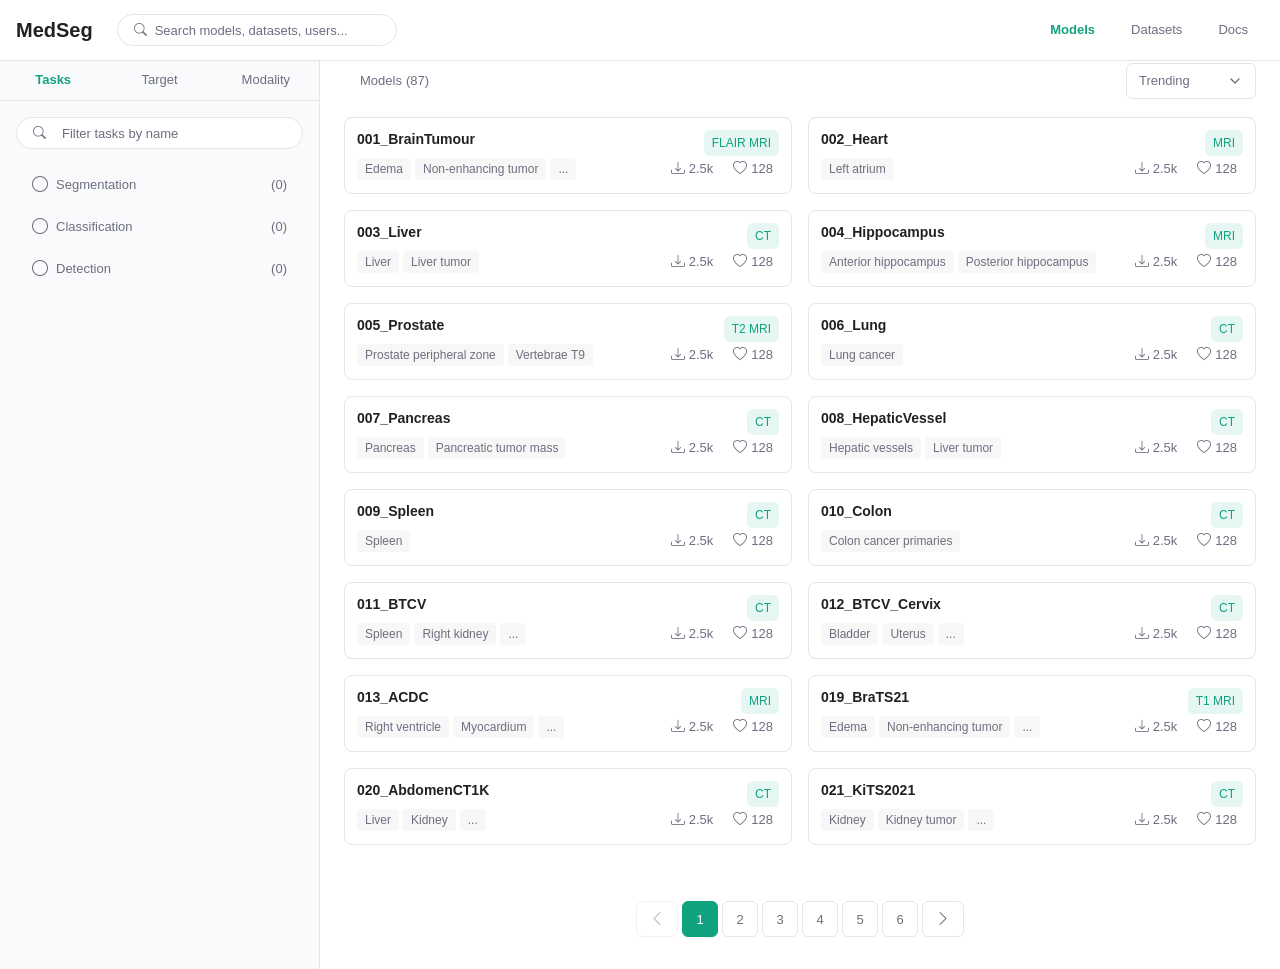
==== commit 070269f5: "model card" ====
--- a/index.html
+++ b/index.html
@@ -11,16 +11,19 @@
   <!-- Icons -->
   <link rel="stylesheet" href="https://cdn.jsdelivr.net/npm/bootstrap-icons@1.11.3/font/bootstrap-icons.min.css">
 
+  <link rel="stylesheet" href="styles/shared.css">
+
   <style>
     /* 重置基础样式 */
     :root {
-      --primary: #0A6EFF;  /* 医疗蓝 */
-      --primary-light: #E8F1FF;
+      --primary: #10A37F;  /* OpenAI 的绿色 */
+      --primary-light: #E5F6F3;  /* 浅绿色背景 */
       --surface: #ffffff;
-      --background: #F7FAFC;  /* 更柔和的背景色 */
-      --border: #E2E8F0;
-      --text-primary: #1A202C;
-      --text-secondary: #4A5568;
+      --background: #F7F7F7;
+      --sidebar-background: #F9FAFB;
+      --border: #E5E5E5;
+      --text-primary: #202123;
+      --text-secondary: #6E6E80;
       --success: #38A169;  /* 用于指标数据 */
       --warning: #DD6B20;  /* 用于警告信息 */
       
@@ -33,10 +36,7 @@
       margin: 0;
       padding: 0;
       box-sizing: border-box;
-      transition: background-color 0.2s ease,
-                  border-color 0.2s ease,
-                  box-shadow 0.2s ease,
-                  transform 0.2s ease;
+      transition: all 0.15s ease;
     }
 
     body {
@@ -141,22 +141,19 @@
 
     .filter-box {
       position: relative;
+      width: 100%;
     }
 
     .filter-box input {
-      width: 300px;
+      width: 100%;
       padding: 6px 12px 6px 32px;
-      border: 1px solid var(--border);
-      border-radius: 6px;
-      font-size: 14px;
     }
 
     .filter-box i {
       position: absolute;
-      left: 10px;
+      left: 12px;
       top: 50%;
       transform: translateY(-50%);
-      color: var(--text-secondary);
     }
 
     /* 主要内容区域 */
@@ -173,25 +170,26 @@
     /* 左侧导航 */
     .sidebar {
       width: 320px;
-      background: white;
-      border-right: 1px solid #e5e7eb;
+      background: var(--sidebar-background);
+      border-right: 1px solid var(--border);
+      padding-top: 0;
     }
 
     /* 搜索框 */
     .search-box {
       border: 1px solid var(--border);
-      border-radius: 6px;
+      border-radius: 8px;  /* 减小圆角 */
       background: var(--surface);
       height: 36px;
       display: flex;
       align-items: center;
       gap: 8px;
-      padding: 0 12px;
-      transition: all 0.2s ease;
+      padding: 0 16px;
+      transition: all 0.15s ease;
     }
 
     .search-box i {
-      font-size: 14px;
+      font-size: 13px;
       color: var(--text-secondary);
     }
 
@@ -200,7 +198,7 @@
       outline: none;
       width: 100%;
       height: 100%;
-      font-size: 14px;
+      font-size: 13px;
       background: transparent;
       color: var(--text-primary);
     }
@@ -212,6 +210,7 @@
     /* 搜索框悬停和聚焦状态 */
     .search-box:hover {
       border-color: var(--primary);
+      background: var(--primary-light);
     }
 
     .search-box:focus-within {
@@ -221,12 +220,27 @@
 
     /* 调整左侧导航中搜索框的间距 */
     .nav-section .search-box {
-      margin: 16px;
+      margin: 0 16px;
+      width: calc(100% - 32px);
     }
 
     /* 调整右侧头部搜索框的宽度 */
     .models-header .search-box {
-      width: 280px;
+      width: calc(100% - 32px);  /* 使用自适应宽度 */
+      height: 32px;
+      border-radius: 20px;
+    }
+
+    /* 调整头部布局 */
+    .models-header {
+      display: flex;
+      align-items: center;
+      gap: 16px;  /* 调整标题和搜索框之间的间距 */
+      width: 100%;  /* 确保容器占满可用空间 */
+    }
+
+    .nav-title {
+      white-space: nowrap;  /* 防止标题换行 */
     }
 
     /* 分类部分 */
@@ -291,16 +305,17 @@
 
     /* 右侧内容区域 */
     .content {
+      background: var(--surface);
+      padding: 16px 24px;
+    }
+
+    .content-header {
+      display: flex;
+      justify-content: space-between;
+      align-items: center;
+      height: 41px;
       padding: 0 24px;
-      background: white;
-    }
-
-    .content-header {
-      display: flex;
-      justify-content: space-between;
-      align-items: center;
-      padding: 12px 0;
-      border-bottom: 1px solid #e5e7eb;
+      margin: 0 -24px;
     }
 
     .models-header {
@@ -310,7 +325,7 @@
     }
 
     .models-title {
-      font-size: 20px;
+      font-size: 16px;  /* 稍微增大标题字号 */
       font-weight: 600;
       color: var(--text-primary);
     }
@@ -333,10 +348,11 @@
       padding: 0 12px;
       border: 1px solid var(--border);
       border-radius: 6px;
-      font-size: 14px;
+      font-size: 13px;
       color: var(--text-secondary);
       background: var(--surface);
       cursor: pointer;
+      font-weight: 500;
     }
 
     .sort-select:hover {
@@ -352,48 +368,100 @@
 
     /* 模型卡片 */
     .model-card {
+      display: flex;
+      flex-direction: column;
+      gap: 12px;
+      padding: 16px;
       border: 1px solid var(--border);
-      border-radius: 8px;
-      padding: 10px 12px;
+      border-radius: 12px;
       background: var(--surface);
       transition: all 0.2s ease;
     }
 
-    .model-card:hover {
-      transform: translateY(-1px);
-      box-shadow: var(--shadow-md);
-      border-color: var(--primary);
-    }
-
-    .model-info {
-      display: flex;
-      flex-direction: column;
-      gap: 4px;
-    }
-
     .model-header {
       display: flex;
       justify-content: space-between;
-      align-items: center;
-      margin-bottom: 4px;
+      align-items: flex-start;
+      gap: 12px;
     }
 
     .model-name {
       font-size: 15px;
       font-weight: 600;
       color: var(--text-primary);
-      line-height: 1.2;
-      letter-spacing: -0.01em;  /* 提高可读性 */
+      line-height: 1.3;
+      margin: 0;
+      /* 文本超出两行显示省略号 */
+      display: -webkit-box;
+      -webkit-line-clamp: 2;
+      -webkit-box-orient: vertical;
+      overflow: hidden;
     }
 
     .model-modality {
-      font-size: 13px;
+      padding: 4px 8px;
+      border-radius: 6px;
+      font-size: 12px;
+      font-weight: 500;
+      white-space: nowrap;
+      background: var(--primary-light);
       color: var(--primary);
-      background: var(--primary-light);
-      padding: 2px 8px;
-      border-radius: 4px;
+    }
+
+    .model-description {
+      font-size: 13px;
+      color: var(--text-secondary);
+      line-height: 1.5;
+      margin: 0;
+      /* 文本超出三行显示省略号 */
+      display: -webkit-box;
+      -webkit-line-clamp: 3;
+      -webkit-box-orient: vertical;
+      overflow: hidden;
+    }
+
+    .model-tags {
+      display: flex;
+      flex-wrap: wrap;
+      gap: 6px;
+    }
+
+    .tag {
+      padding: 4px 8px;
+      border-radius: 6px;
+      font-size: 12px;
       font-weight: 500;
-      letter-spacing: 0.02em;  /* 增加字母间距提高可读性 */
+      background: var(--background);
+      color: var(--text-secondary);
+    }
+
+    .model-footer {
+      display: flex;
+      justify-content: space-between;
+      align-items: center;
+      margin-top: auto;
+      padding-top: 12px;
+      border-top: 1px solid var(--border);
+    }
+
+    .model-stats {
+      display: flex;
+      gap: 12px;
+    }
+
+    .stat {
+      display: flex;
+      align-items: center;
+      gap: 4px;
+      color: var(--text-secondary);
+      font-size: 13px;
+    }
+
+    /* 卡片悬停效果 */
+    .model-card:hover {
+      transform: translateY(-2px);
+      border-color: var(--primary);
+      box-shadow: 0 4px 12px rgba(0, 0, 0, 0.08);
     }
 
     .model-tags-row {
@@ -408,15 +476,6 @@
       gap: 4px;
       overflow: hidden;
       max-width: calc(100% - 120px);
-    }
-
-    .tag {
-      font-size: 13px;
-      color: var(--text-secondary);
-      background: var(--background);
-      padding: 2px 8px;
-      border-radius: 4px;
-      font-weight: 500;
     }
 
     .model-actions {
@@ -554,156 +613,76 @@
     }
 
     /* 主导航标签统一样式 */
-    .main-nav-tabs {
-      display: flex;
-      border-bottom: 1px solid #e5e7eb;
+    .main-nav-tabs, .content-header {
+      display: flex;
+      height: 41px;
+      padding: 0;
+      margin: 0;
+      align-items: center;
+    }
+
+    /* 导航标签样式统一 */
+    .nav-tab, .nav-title {
+      padding: 8px 16px;
+      color: var(--text-secondary);
+      font-size: 13px;
+      font-weight: 500;
+      text-decoration: none;
+      position: relative;
+      display: flex;
+      align-items: center;
+      height: 41px;  /* 确保高度一致 */
+      box-sizing: border-box;  /* 包含padding在内的固定高度 */
+    }
+
+    /* 左侧导航标签容器 */
+    .sidebar .main-nav-tabs {
+      display: flex;
+      justify-content: center;
+      height: 41px;
+      padding: 0;
+      margin: 0;
+      align-items: center;
+    }
+
+    /* 左侧导航标签样式 */
+    .sidebar .nav-tab {
+      padding: 8px 16px;
+      color: var(--text-secondary);
+      font-size: 13px;
+      font-weight: 500;
+      text-decoration: none;
+      position: relative;
+      display: flex;
+      align-items: center;
+      justify-content: center;
+      height: 41px;
+      box-sizing: border-box;
+      min-width: 80px;
+      flex: 1;
+      border: none;
+      background: transparent;  /* 确保没有背景色 */
+    }
+
+    /* 导航标签激活状态 - 只改变颜色和字重 */
+    .sidebar .nav-tab.active {
+      color: var(--primary);  /* 使用主色调 */
+      font-weight: 600;
+      background: transparent;  /* 确保激活状态也没有背景色 */
+    }
+
+    .sidebar .nav-tab.active::after {
+      display: none;
+    }
+
+    /* 右侧头部容器 */
+    .content-header {
+      display: flex;
+      justify-content: space-between;
+      align-items: center;
       height: 41px;
       padding: 0 24px;
       margin: 0 -24px;
-      align-items: center;
-      justify-content: center;
-    }
-
-    /* 左侧导航标签样式 */
-    .nav-tab {
-      padding: 8px 16px;
-      color: var(--text-secondary);
-      font-size: 14px;
-      text-decoration: none;
-      position: relative;
-      display: flex;
-      align-items: center;
-      font-weight: normal;
-      min-width: 80px;
-      justify-content: center;
-    }
-
-    /* 右侧导航标题样式 */
-    .nav-title {
-      padding: 8px 16px;
-      color: var(--text-secondary);
-      font-size: 14px;
-      font-weight: normal;
-      margin: 0;
-      display: flex;
-      align-items: center;
-    }
-
-    /* 激活状态统一样式 */
-    .nav-tab.active {
-      color: var(--text-primary);
-      font-weight: 500;
-    }
-
-    .nav-tab.active::after {
-      content: '';
-      position: absolute;
-      bottom: -1px;
-      left: 0;
-      right: 0;
-      height: 2px;
-      background: var(--text-primary);
-      border-radius: 2px;
-    }
-
-    /* 调整内容区域布局 */
-    .content {
-      padding: 0 24px;
-      background: white;
-    }
-
-    /* 调整搜索框容器样式 */
-    .models-header {
-      display: flex;
-      align-items: center;
-      gap: 16px;
-    }
-
-    /* 调整子导航区域上边距 */
-    .nav-section {
-      padding-top: 16px;
-    }
-
-    .section-title {
-      font-size: 16px;
-      font-weight: 600;
-      color: #6b7280;
-      margin: 24px 0 12px;
-    }
-
-    .task-list {
-      display: flex;
-      flex-direction: column;
-      gap: 4px;
-      margin-top: 8px;
-    }
-
-    .task-item {
-      padding: 8px 12px;
-      border-radius: 6px;
-      color: var(--text-secondary);
-      font-size: 14px;
-      display: flex;
-      align-items: center;
-      gap: 8px;
-    }
-
-    .task-item:hover {
-      background: var(--background);
-    }
-
-    .task-item.active {
-      background: var(--primary-light);
-      color: var(--primary);
-    }
-
-    .task-item i {
-      color: var(--text-secondary);
-      transition: color 0.15s ease;
-    }
-
-    .task-item.active i {
-      color: var(--primary);
-    }
-
-    /* 搜索框样式 */
-    .content-header .search-box {
-      width: 300px;
-      margin-bottom: 0;
-      border-radius: 6px;
-    }
-
-    .content-header .search-box input {
-      padding: 6px 8px;
-    }
-
-    .models-label {
-      font-size: 20px;
-      font-weight: 600;
-      color: var(--text-primary);
-    }
-
-    .models-title {
-      font-size: 20px;
-      font-weight: 600;
-      color: var(--text-secondary);
-    }
-
-    .title-group {
-      display: flex;
-      align-items: baseline;
-      gap: 8px;
-    }
-
-    /* 导航标题样式 */
-    .nav-title {
-      font-size: 14px;
-      font-weight: normal;
-      color: #6b7280;
-      margin: 0;
-      padding: 8px 16px;
-      display: flex;
-      align-items: center;
     }
 
     /* 调整搜索框位置 */
@@ -722,7 +701,7 @@
     }
 
     .nav-tab.active {
-      color: var(--primary);
+      color: var(--text-primary);
     }
 
     .nav-tab.active::after {
@@ -759,6 +738,846 @@
     .bi {
       font-size: 16px;
       color: var(--text-secondary);
+    }
+
+    /* 子导航区域样式 */
+    .nav-section {
+      padding: 0;
+    }
+
+    /* 搜索框容器样式 */
+    .nav-section .search-box {
+      margin: 0 auto 16px;  /* 上下margin 16px，左右auto实现居中 */
+      width: 85%;  /* 设置一个合适的宽度，不要太宽 */
+      height: 32px;
+      display: flex;
+      align-items: center;
+      background: var(--surface);
+      border: 1px solid var(--border);
+      border-radius: 6px;
+      padding: 0 12px;
+    }
+
+    /* 搜索框输入框样式 */
+    .nav-section .search-box input {
+      border: none;
+      outline: none;
+      width: 100%;
+      height: 100%;
+      font-size: 13px;
+      background: transparent;
+      color: var(--text-primary);
+    }
+
+    /* 搜索框图标样式 */
+    .nav-section .search-box i {
+      font-size: 13px;
+      color: var(--text-secondary);
+      margin-right: 8px;
+    }
+
+    /* 搜索框placeholder样式 */
+    .nav-section .search-box input::placeholder {
+      color: var(--text-secondary);
+    }
+
+    /* 搜索框悬停和聚焦状态 */
+    .nav-section .search-box:hover {
+      border-color: var(--primary);
+    }
+
+    .nav-section .search-box:focus-within {
+      border-color: var(--primary);
+      box-shadow: 0 0 0 1px var(--primary-light);
+    }
+
+    /* 任务列表样式 */
+    .task-list {
+      display: flex;
+      flex-direction: column;
+      gap: 2px;  /* 减小项目间距 */
+      padding: 0 16px;
+    }
+
+    /* 任务项样式 */
+    .task-item {
+      display: flex;
+      align-items: center;
+      padding: 8px 12px;
+      color: var(--text-secondary);
+      text-decoration: none;
+      border-radius: 6px;
+      transition: all 0.2s ease;
+      cursor: pointer;
+    }
+
+    .task-item:hover {
+      background: var(--background);
+      color: var(--text-primary);
+    }
+
+    .task-item.active {
+      background: var(--primary-light);
+      color: var(--primary);
+    }
+
+    .task-item i {
+      margin-right: 8px;
+      font-size: 16px;
+    }
+
+    .task-item .count {
+      margin-left: auto;
+      font-size: 12px;
+      color: var(--text-secondary);
+    }
+
+    /* 添加选中项的样式 */
+    .task-item.active i {
+      color: var(--primary);
+    }
+
+    .task-item.active .count {
+      color: var(--primary);
+    }
+
+    /* 分组标题样式 */
+    .section-title {
+      font-size: 13px;
+      font-weight: 600;
+      color: var(--text-secondary);
+      margin: 16px 0 8px;
+      padding: 0 12px;
+    }
+
+    /* 右侧头部搜索框 */
+    .content-header .search-box {
+      width: 280px;
+      height: 32px;
+      border-radius: 20px;
+      padding: 0 16px;
+      display: flex;
+      align-items: center;
+      gap: 8px;
+      border: 1px solid var(--border);
+      background: var(--surface);
+    }
+
+    .content-header .search-box input {
+      border: none;
+      outline: none;
+      width: 100%;
+      height: 100%;
+      font-size: 13px;
+      background: transparent;
+      color: var(--text-primary);
+    }
+
+    .content-header .search-box i {
+      font-size: 13px;
+      color: var(--text-secondary);
+    }
+
+    /* 搜索框悬停和聚焦状态 */
+    .content-header .search-box:hover {
+      border-color: var(--primary);
+    }
+
+    .content-header .search-box:focus-within {
+      border-color: var(--primary);
+      box-shadow: 0 0 0 2px rgba(10, 110, 255, 0.15);
+    }
+
+    /* 排序下拉框样式 */
+    .sort-select {
+      height: 36px;
+      padding: 0 12px;
+      border: 1px solid var(--border);
+      border-radius: 6px;
+      font-size: 13px;
+      color: var(--text-secondary);
+      background: var(--surface);
+      cursor: pointer;
+      width: 130px;  /* 设置固定宽度 */
+      appearance: none;
+      background-image: url("data:image/svg+xml,%3Csvg xmlns='http://www.w3.org/2000/svg' width='16' height='16' viewBox='0 0 24 24' fill='none' stroke='%236b7280' stroke-width='2' stroke-linecap='round' stroke-linejoin='round'%3E%3Cpolyline points='6 9 12 15 18 9'%3E%3C/polyline%3E%3C/svg%3E");
+      background-repeat: no-repeat;
+      background-position: right 12px center;
+      padding-right: 36px;
+    }
+
+    /* 下拉框悬停和聚焦状态 */
+    .sort-select:hover {
+      border-color: var(--primary);
+    }
+
+    .sort-select:focus {
+      outline: none;
+      border-color: var(--primary);
+      box-shadow: 0 0 0 1px var(--primary-light);
+    }
+
+    /* 搜索框悬停和聚焦状态 */
+    .content-header .search-box:hover {
+      border-color: var(--primary);
+    }
+
+    .content-header .search-box:focus-within {
+      border-color: var(--primary);
+      box-shadow: 0 0 0 1px var(--primary-light);
+    }
+
+    /* 调整头部布局 */
+    .content-header {
+      display: flex;
+      justify-content: space-between;
+      align-items: center;
+      gap: 12px;  /* 添加间距 */
+    }
+
+    /* 添加性能指标的视觉提示 */
+    .performance-metric {
+      font-size: 13px;
+      color: var(--success);
+      background: rgba(56, 161, 105, 0.1);
+      padding: 2px 6px;
+      border-radius: 4px;
+      margin-left: auto;
+    }
+
+    /* 添加加载状态 */
+    .loading-skeleton {
+      background: linear-gradient(90deg, #f0f0f0 25%, #f7f7f7 50%, #f0f0f0 75%);
+      background-size: 200% 100%;
+      animation: loading 1.5s infinite;
+    }
+
+    @keyframes loading {
+      0% { background-position: 200% 0; }
+      100% { background-position: -200% 0; }
+    }
+
+    /* 添加空状态提示 */
+    .empty-state {
+      text-align: center;
+      padding: 40px 20px;
+      color: var(--text-secondary);
+    }
+
+    /* 焦点状态优化 */
+    :focus {
+      outline: none;
+      box-shadow: 0 0 0 2px var(--primary-light);
+    }
+
+    /* 键盘导航优化 */
+    .nav-tab:focus-visible,
+    .task-item:focus-visible {
+      outline: 2px solid var(--primary);
+      outline-offset: -2px;
+    }
+
+    /* 添加工具提示样式 */
+    [data-tooltip] {
+      position: relative;
+    }
+
+    [data-tooltip]:hover::after {
+      content: attr(data-tooltip);
+      position: absolute;
+      bottom: 100%;
+      left: 50%;
+      transform: translateX(-50%);
+      padding: 4px 8px;
+      background: rgba(0, 0, 0, 0.8);
+      color: white;
+      font-size: 12px;
+      border-radius: 4px;
+      white-space: nowrap;
+      pointer-events: none;
+      z-index: 1000;
+    }
+
+    /* 添加响应式断点 */
+    @media (max-width: 1024px) {
+      .models-grid {
+        grid-template-columns: repeat(auto-fill, minmax(250px, 1fr));
+      }
+    }
+
+    @media (max-width: 768px) {
+      .main-content {
+        grid-template-columns: 1fr;
+      }
+      
+      .sidebar {
+        display: none;
+      }
+    }
+
+    /* 分页容器样式 */
+    .pagination {
+      display: flex;
+      justify-content: center;
+      align-items: center;
+      gap: 4px;
+      margin-top: 24px;
+      padding: 16px 0;
+    }
+
+    .page-button {
+      height: 36px;
+      min-width: 36px;
+      padding: 0 12px;
+      border: 1px solid var(--border);
+      border-radius: 6px;
+      background: var(--surface);
+      color: var(--text-secondary);
+      font-size: 13px;
+      display: flex;
+      align-items: center;
+      justify-content: center;
+      cursor: pointer;
+      transition: all 0.2s ease;
+    }
+
+    .page-button:hover {
+      border-color: var(--primary);
+      color: var(--primary);
+    }
+
+    .page-button.active {
+      background: var(--primary);
+      border-color: var(--primary);
+      color: white;
+    }
+
+    .page-button:disabled {
+      opacity: 0.5;
+      cursor: not-allowed;
+    }
+
+    /* 统一所有搜索框的基础样式 */
+    .search-box, .filter-box input, .nav-section .search-box, .models-header .search-box {
+      border: 1px solid var(--border);
+      border-radius: 20px;
+      background: var(--surface);
+      height: 32px;
+      display: flex;
+      align-items: center;
+      gap: 8px;
+      padding: 0 16px;
+      transition: all 0.2s ease;
+    }
+
+    /* 统一所有搜索框的输入框样式 */
+    .search-box input, 
+    .filter-box input,
+    .nav-section .search-box input,
+    .models-header .search-box input {
+      border: none;
+      outline: none;
+      width: 100%;
+      height: 100%;
+      font-size: 13px;  /* 统一字体大小 */
+      background: transparent;
+      color: var(--text-primary);
+    }
+
+    /* 统一所有搜索框的图标样式 */
+    .search-box i, 
+    .filter-box i,
+    .nav-section .search-box i,
+    .models-header .search-box i {
+      font-size: 13px;  /* 统一图标大小 */
+      color: var(--text-secondary);
+    }
+
+    /* 统一搜索框的placeholder样式 */
+    .search-box input::placeholder,
+    .filter-box input::placeholder,
+    .nav-section .search-box input::placeholder,
+    .models-header .search-box input::placeholder {
+      color: var(--text-secondary);
+      font-size: 13px;  /* 统一placeholder字体大小 */
+    }
+
+    /* 统一悬停和聚焦状态 */
+    .search-box:hover, .filter-box input:hover {
+      border-color: var(--primary);
+    }
+
+    .search-box:focus-within, .filter-box input:focus {
+      border-color: var(--primary);
+      box-shadow: 0 0 0 2px rgba(10, 110, 255, 0.15);
+    }
+
+    /* 修改 filter-box 的样式 */
+    .filter-box {
+      position: relative;
+      width: 100%;
+    }
+
+    .filter-box input {
+      width: 100%;
+      padding: 6px 12px 6px 32px;
+    }
+
+    .filter-box i {
+      position: absolute;
+      left: 12px;
+      top: 50%;
+      transform: translateY(-50%);
+    }
+
+    /* 调整左侧导航中搜索框的间距 */
+    .nav-section .search-box {
+      margin: 16px;
+      width: calc(100% - 32px);
+    }
+
+    /* 导航标签文字样式 */
+    .nav-tab {
+      padding: 8px 16px;
+      color: var(--text-secondary);
+      font-size: 13px;  /* 统一导航标签字体大小 */
+      text-decoration: none;
+    }
+
+    /* 任务项样式 */
+    .task-item {
+      display: flex;
+      align-items: center;
+      padding: 8px 12px;
+      color: var(--text-secondary);
+      text-decoration: none;
+      border-radius: 6px;
+      font-size: 13px;  /* 统一任务项字体大小 */
+    }
+
+    /* 计数样式 */
+    .task-item .count {
+      margin-left: auto;
+      font-size: 13px;  /* 统一计数字体大小 */
+      color: var(--text-secondary);
+    }
+
+    /* 标题样式 */
+    .nav-title {
+      font-size: 13px;  /* 统一标题字体大小 */
+      white-space: nowrap;
+    }
+
+    /* 搜索框 placeholder 样式 */
+    .search-box input::placeholder {
+      font-size: 13px;  /* 确保与其他文字大小一致 */
+      color: var(--text-secondary);
+    }
+
+    /* 添加模型数量的样式 */
+    .models-count {
+      color: var(--text-secondary);
+      font-size: 13px;  /* 保持与其他文字大小一致 */
+      font-weight: normal;
+    }
+
+    /* 调整标题样式 */
+    .nav-title {
+      font-size: 13px;
+      white-space: nowrap;
+      display: flex;
+      align-items: center;
+      gap: 4px;  /* 标题和数量之间的间距 */
+    }
+
+    /* 主导航容器 */
+    .main-nav-tabs {
+      display: flex;
+      align-items: center;
+      height: 41px;
+      padding: 0;
+      margin: 0;
+      border-bottom: 1px solid var(--border);
+    }
+
+    /* 导航标签 */
+    .nav-tab {
+      padding: 0 16px;
+      height: 41px;
+      display: flex;
+      align-items: center;
+      font-size: 13px;
+      font-weight: 500;
+      color: var(--text-secondary);
+      transition: all 0.15s ease;
+      cursor: pointer;
+      background: transparent;  /* 确保没有背景色 */
+    }
+
+    /* 标题样式 */
+    .nav-title {
+      font-size: 13px;
+      font-weight: 500;
+      height: 41px;  /* 与导航标签同高 */
+      display: flex;
+      align-items: center;
+    }
+
+    /* 左侧导航和右侧内容的容器样式 */
+    .sidebar, .content {
+      padding-top: 0;  /* 移除顶部内边距 */
+    }
+
+    /* 确保所有容器没有额外的边距 */
+    .sidebar .nav-section,
+    .content .models-section {
+      margin-top: 0;
+    }
+
+    /* 侧边栏导航标签激活状态 */
+    .sidebar .nav-tab.active {
+      background: transparent;  /* 移除白色背景 */
+      color: var(--primary);
+    }
+
+    /* 任务项悬停状态 */
+    .sidebar .task-item:hover {
+      background: var(--surface);
+    }
+
+    /* 导航标签基础样式 */
+    .nav-tab {
+      padding: 0 16px;
+      height: 41px;
+      display: flex;
+      align-items: center;
+      font-size: 13px;
+      font-weight: 500;
+      color: var(--text-secondary);
+      transition: all 0.15s ease;
+      cursor: pointer;
+      background: transparent;  /* 确保没有背景色 */
+    }
+
+    /* 导航标签激活状态 - 只改变颜色和字重 */
+    .nav-tab.active {
+      color: var(--primary);  /* 使用主色调 */
+      font-weight: 600;
+      background: transparent;  /* 确保激活状态也没有背景色 */
+    }
+
+    /* 导航标签悬停状态 */
+    .nav-tab:hover {
+      color: var(--primary);  /* 悬停时也使用主色调 */
+      background: transparent;  /* 确保悬停时也没有背景色 */
+    }
+
+    /* 任务项基础样式 */
+    .task-item {
+      display: flex;
+      align-items: center;
+      padding: 8px 12px;
+      color: var(--text-secondary);
+      font-size: 13px;
+      font-weight: 500;
+      border-radius: 6px;
+      transition: all 0.15s ease;
+      margin: 0 4px;
+      text-decoration: none;
+      cursor: pointer;
+    }
+
+    /* 任务项计数样式 */
+    .task-item .count {
+      margin-left: auto;
+      color: var(--text-secondary);
+    }
+
+    /* 任务项悬停状态 */
+    .task-item:hover {
+      background: var(--surface);
+      color: var(--text-primary);
+    }
+
+    /* 任务项激活状态 */
+    .task-item.active {
+      background: var(--primary-light);
+      color: var(--primary);
+      font-weight: 600;
+    }
+
+    /* 确保所有交互元素有平滑过渡 */
+    .task-item, 
+    .nav-tab {
+      transition: all 0.15s ease;
+    }
+
+    /* 统一所有导航类型的基础样式 */
+    .nav-tab,
+    .nav-link {
+      padding: 0 16px;
+      height: 41px;
+      display: flex;
+      align-items: center;
+      font-size: 13px;
+      font-weight: 500;
+      color: var(--text-secondary);
+      transition: all 0.15s ease;
+      cursor: pointer;
+      background: transparent;
+      text-decoration: none;
+    }
+
+    /* 统一所有导航的激活状态 */
+    .nav-tab.active,
+    .nav-link.active {
+      color: var(--primary);
+      font-weight: 600;
+      background: transparent;
+    }
+
+    /* 统一所有导航的悬停状态 */
+    .nav-tab:hover,
+    .nav-link:hover {
+      color: var(--primary);
+      background: transparent;
+    }
+
+    /* 顶部导航链接样式 */
+    .header-nav a,            /* 如果使用了这个类 */
+    .top-nav-link,           /* 或者这个类 */
+    .header-link,            /* 或者这个类 */
+    .nav-menu a {            /* 或者在这个容器下的链接 */
+      padding: 0 16px;
+      height: 41px;
+      display: flex;
+      align-items: center;
+      font-size: 13px;
+      font-weight: 500;
+      color: var(--text-secondary);
+      transition: all 0.15s ease;
+      cursor: pointer;
+      background: transparent;
+      text-decoration: none;
+    }
+
+    /* 激活状态 */
+    .header-nav a.active,
+    .top-nav-link.active,
+    .header-link.active,
+    .nav-menu a.active {
+      color: var(--primary);
+      font-weight: 600;
+      background: transparent;
+    }
+
+    /* 悬停状态 */
+    .header-nav a:hover,
+    .top-nav-link:hover,
+    .header-link:hover,
+    .nav-menu a:hover {
+      color: var(--primary);
+      background: transparent;
+    }
+
+    /* 顶部导航链接样式 */
+    .main-nav .nav-item {
+      padding: 0 16px;
+      height: 41px;
+      display: flex;
+      align-items: center;
+      font-size: 13px;
+      font-weight: 500;
+      color: var(--text-secondary);
+      transition: all 0.15s ease;
+      cursor: pointer;
+      background: transparent;
+      text-decoration: none;
+    }
+
+    /* 激活状态 */
+    .main-nav .nav-item.active {
+      color: var(--primary);
+      font-weight: 600;
+      background: transparent;
+    }
+
+    /* 悬停状态 */
+    .main-nav .nav-item:hover {
+      color: var(--primary);
+      background: transparent;
+    }
+
+    /* 卡片标题 */
+    .model-card h3 {
+      font-size: 14px;
+      margin: 0;  /* 移除边距 */
+      font-weight: 600;
+      color: var(--text-primary);
+    }
+
+    /* 卡片描述文本 */
+    .model-card p {
+      font-size: 13px;
+      color: var(--text-secondary);
+      margin: 0;  /* 移除边距 */
+      line-height: 1.3;  /* 减小行高 */
+      display: -webkit-box;
+      -webkit-line-clamp: 2;  /* 限制描述最多显示2行 */
+      -webkit-box-orient: vertical;
+      overflow: hidden;
+    }
+
+    /* 标签容器 */
+    .model-card .tags {
+      display: flex;
+      gap: 4px;  /* 减小标签间距 */
+      flex-wrap: wrap;
+      margin-top: 4px;  /* 减小上边距 */
+    }
+
+    /* 标签样式 */
+    .tag {
+      font-size: 12px;
+      color: var(--text-secondary);
+      background: var(--background);
+      padding: 2px 8px;  /* 减小上下内边距 */
+      border-radius: 4px;
+      font-weight: 500;
+    }
+
+    /* 确保卡片是可点击的链接样式 */
+    .model-card {
+      display: block;
+      text-decoration: none;
+      color: inherit;
+      border: 1px solid var(--border);
+      border-radius: 8px;
+      padding: 12px;
+      background: var(--surface);
+      transition: all 0.15s ease;
+      cursor: pointer;
+    }
+
+    .model-card:hover {
+      border-color: var(--primary);
+      text-decoration: none;
+      box-shadow: 0 2px 8px rgba(0, 0, 0, 0.05);
+    }
+
+    /* 确保卡片内的文本样式正确 */
+    .model-card h3 {
+      color: var(--text-primary);
+      margin: 0;
+      font-size: 14px;
+      font-weight: 600;
+    }
+
+    .model-description {
+      color: var(--text-secondary);
+      font-size: 13px;
+      margin: 8px 0;
+      line-height: 1.4;
+    }
+
+    /* 统计信息样式 */
+    .model-stats {
+      display: flex;
+      gap: 12px;
+      color: var(--text-secondary);
+      font-size: 13px;
+    }
+
+    .stat {
+      display: flex;
+      align-items: center;
+      gap: 4px;
+    }
+
+    /* 确保这些样式与上面完全一致 */
+    .nav-container {
+      width: 100%;
+      height: 64px;
+      background: var(--surface);
+      border-bottom: 1px solid var(--border);
+    }
+
+    .nav-content {
+      display: flex;
+      align-items: center;
+      justify-content: space-between;
+      height: 100%;
+    }
+
+    .nav-left {
+      display: flex;
+      align-items: center;
+      gap: 32px;
+    }
+
+    .nav-links {
+      display: flex;
+      gap: 32px;
+    }
+
+    .nav-link {
+      color: var(--text-secondary);
+      text-decoration: none;
+      font-size: 14px;
+    }
+
+    .nav-link:hover {
+      color: var(--text-primary);
+    }
+
+    .nav-link.active {
+      color: var(--text-primary);
+    }
+
+    /* 搜索框 placeholder 样式 */
+    .search-box input::placeholder {
+      font-size: 13px;
+      color: var(--text-secondary);
+    }
+
+    /* 添加模型数量的样式 */
+    .models-count {
+      color: var(--text-secondary);
+      font-size: 13px;
+      font-weight: normal;
+    }
+
+    /* 调整标题样式 */
+    .nav-title {
+      font-size: 13px;
+      white-space: nowrap;
+      display: flex;
+      align-items: center;
+      gap: 4px;
+    }
+
+    /* 主导航容器 */
+    .main-nav-tabs {
+      display: flex;
+      align-items: center;
+      height: 41px;
+      padding: 0;
+      margin: 0;
+      border-bottom: 1px solid var(--border);
+    }
+
+    /* 导航标签 - 仅用于二级导航 */
+    .nav-tab {
+      padding: 0 16px;
+      height: 41px;
+      display: flex;
+      align-items: center;
+      font-size: 13px;
+      font-weight: 500;
+      color: var(--text-secondary);
+      transition: all 0.15s ease;
+      cursor: pointer;
+      background: transparent;
     }
   </style>
 </head>
@@ -790,88 +1609,113 @@
     <aside class="sidebar">
       <!-- 主导航 -->
       <div class="main-nav-tabs">
-        <a href="#" class="nav-tab active" data-target="tasks">Tasks</a>
-        <a href="#" class="nav-tab" data-target="target">Target</a>
-        <a href="#" class="nav-tab" data-target="modality">Modality</a>
+        <a href="#" class="nav-tab active" data-tab="tasks">Tasks</a>
+        <a href="#" class="nav-tab" data-tab="target">Target</a>
+        <a href="#" class="nav-tab" data-tab="modality">Modality</a>
       </div>
 
-      <!-- 子导航区域 -->
-      <div class="sub-navigation">
-        <!-- Tasks分类 -->
-        <div class="nav-section" id="tasks-section" style="display: block;">
-          <!-- Tasks搜索框 -->
-          <div class="search-box">
-            <i class="bi bi-search"></i>
-            <input type="text" placeholder="Filter Tasks by name" data-filter="tasks">
-          </div>
-          <div class="task-list">
-            <a href="#" class="task-item active">
-              <i class="bi bi-grid"></i>
-              <span>All</span>
-            </a>
-            <a href="#" class="task-item">
-              <i class="bi bi-circle"></i>
-              <span>Segmentation</span>
-              <span class="count">(45)</span>
-            </a>
-            <a href="#" class="task-item">
-              <i class="bi bi-bounding-box"></i>
-              <span>Detection</span>
-              <span class="count">(23)</span>
-            </a>
-          </div>
+      <!-- Tasks导航内容 -->
+      <div class="nav-section" data-tab="tasks">
+        <div class="search-box">
+          <i class="bi bi-search"></i>
+          <input type="text" placeholder="Filter tasks by name">
         </div>
-
-        <!-- Target分类 -->
-        <div class="nav-section" id="target-section" style="display: none;">
-          <!-- Target搜索框 -->
-          <div class="search-box">
-            <i class="bi bi-search"></i>
-            <input type="text" placeholder="Filter Target by name" data-filter="target">
-          </div>
-          <div class="task-list">
-            <a href="#" class="task-item">
-              <i class="bi bi-brain"></i>
-              <span>Brain</span>
-              <span class="count">(15)</span>
-            </a>
-            <a href="#" class="task-item">
-              <i class="bi bi-heart"></i>
-              <span>Heart</span>
-              <span class="count">(12)</span>
-            </a>
-            <a href="#" class="task-item">
-              <i class="bi bi-lungs"></i>
-              <span>Lung</span>
-              <span class="count">(8)</span>
-            </a>
-            <a href="#" class="task-item">
-              <i class="bi bi-droplet"></i>
-              <span>Liver</span>
-              <span class="count">(6)</span>
-            </a>
-          </div>
+        <div class="task-list">
+          <a href="#" class="task-item">
+            <i class="bi bi-circle"></i>
+            <span>Segmentation</span>
+            <span class="count">(32)</span>
+          </a>
+          <a href="#" class="task-item">
+            <i class="bi bi-circle"></i>
+            <span>Classification</span>
+            <span class="count">(28)</span>
+          </a>
+          <a href="#" class="task-item">
+            <i class="bi bi-circle"></i>
+            <span>Detection</span>
+            <span class="count">(15)</span>
+          </a>
         </div>
-
-        <!-- Modality分类 -->
-        <div class="nav-section" id="modality-section" style="display: none;">
-          <!-- Modality搜索框 -->
-          <div class="search-box">
-            <i class="bi bi-search"></i>
-            <input type="text" placeholder="Filter Modality by name" data-filter="modality">
-          </div>
-          <div class="task-list">
-            <a href="#" class="task-item">
-              <i class="bi bi-image"></i>
-              <span>CT</span>
-              <span class="count">(32)</span>
-            </a>
-            <a href="#" class="task-item">
-              <i class="bi bi-image"></i>
-              <span>MRI</span>
-              <span class="count">(28)</span>
-            </a>
-          </div>
+      </div>
+
+      <!-- Target导航内容 -->
+      <div class="nav-section" data-tab="target" style="display: none;">
+        <div class="search-box">
+          <i class="bi bi-search"></i>
+          <input type="text" placeholder="Filter targets by name">
+        </div>
+        <div class="task-list">
+          <a href="#" class="task-item">
+            <i class="bi bi-circle"></i>
+            <span>Brain</span>
+            <span class="count">(15)</span>
+          </a>
+          <a href="#" class="task-item">
+            <i class="bi bi-circle"></i>
+            <span>Liver</span>
+            <span class="count">(12)</span>
+          </a>
+          <a href="#" class="task-item">
+            <i class="bi bi-circle"></i>
+            <span>Lung</span>
+            <span class="count">(10)</span>
+          </a>
+          <a href="#" class="task-item">
+            <i class="bi bi-circle"></i>
+            <span>Kidney</span>
+            <span class="count">(8)</span>
+          </a>
+          <a href="#" class="task-item">
+            <i class="bi bi-circle"></i>
+            <span>Heart</span>
+            <span class="count">(6)</span>
+          </a>
+          <a href="#" class="task-item">
+            <i class="bi bi-circle"></i>
+            <span>Pancreas</span>
+            <span class="count">(4)</span>
+          </a>
+        </div>
+      </div>
+
+      <!-- Modality导航内容 -->
+      <div class="nav-section" data-tab="modality" style="display: none;">
+        <div class="search-box">
+          <i class="bi bi-search"></i>
+          <input type="text" placeholder="Filter modalities by name">
+        </div>
+        <div class="task-list">
+          <a href="#" class="task-item">
+            <i class="bi bi-circle"></i>
+            <span>CT</span>
+            <span class="count">(25)</span>
+          </a>
+          <a href="#" class="task-item">
+            <i class="bi bi-circle"></i>
+            <span>MRI</span>
+            <span class="count">(20)</span>
+          </a>
+          <a href="#" class="task-item">
+            <i class="bi bi-circle"></i>
+            <span>X-Ray</span>
+            <span class="count">(15)</span>
+          </a>
+          <a href="#" class="task-item">
+            <i class="bi bi-circle"></i>
+            <span>Ultrasound</span>
+            <span class="count">(10)</span>
+          </a>
+          <a href="#" class="task-item">
+            <i class="bi bi-circle"></i>
+            <span>PET</span>
+            <span class="count">(8)</span>
+          </a>
+          <a href="#" class="task-item">
+            <i class="bi bi-circle"></i>
+            <span>SPECT</span>
+            <span class="count">(5)</span>
+          </a>
         </div>
       </div>
     </aside>
@@ -881,83 +1725,185 @@
       <!-- 头部 -->
       <div class="content-header">
         <div class="models-header">
-          <h1 class="nav-title">Models</h1>
-          <div class="search-box">
-            <i class="bi bi-search"></i>
-            <input type="text" placeholder="Filter by name">
-          </div>
+          <h1 class="nav-title">Models <span class="models-count">(75)</span></h1>
         </div>
         <div class="header-actions">
           <select class="sort-select">
-            <option>Sort: Trending</option>
-            <option>Sort: Most Downloads</option>
-            <option>Sort: Recently Added</option>
+            <option>Trending</option>
+            <option>Most Downloads</option>
+            <option>Recently Added</option>
           </select>
         </div>
       </div>
 
       <!-- 模型卡片网格 -->
       <div class="models-grid">
-        <!-- 模型卡片将通过JavaScript动态生成 -->
+        <!-- 使用相对路径，指向model-details.html -->
+        <a href="model-details.html?id=001_BrainTumour" class="model-card">
+          <div class="model-header">
+            <h3>Brain Tumour Segmentation</h3>
+            <div class="model-stats">
+              <span class="stat">
+                <i class="bi bi-download"></i>
+                1.2k
+              </span>
+              <span class="stat">
+                <i class="bi bi-star"></i>
+                234
+              </span>
+            </div>
+          </div>
+          <p class="model-description">Model description goes here...</p>
+          <div class="tags">
+            <span class="tag">Segmentation</span>
+            <span class="tag">Medical</span>
+          </div>
+        </a>
+        
+        <!-- 更多模型卡片... -->
+      </div>
+
+      <div class="pagination">
+        <button class="page-button" disabled>
+          <i class="bi bi-chevron-left"></i>
+        </button>
+        <button class="page-button active">1</button>
+        <button class="page-button">2</button>
+        <button class="page-button">3</button>
+        <span class="page-button" style="cursor: default;">...</span>
+        <button class="page-button">8</button>
+        <button class="page-button">
+          <i class="bi bi-chevron-right"></i>
+        </button>
       </div>
     </main>
   </div>
 
   <script>
+    // 在脚本开始处声明全局变量
+    let allModels = [];
+    let currentModels = [];
+    let currentPage = 1;
+    const ITEMS_PER_PAGE = 16;
+
+    // 确保这个函数在 loadModels 之前定义
+    function updateFilterCounts(models) {
+      if (!models) return;
+      
+      // 更新任务数量
+      const taskCounts = {
+        'Segmentation': 0,
+        'Classification': 0,
+        'Detection': 0
+      };
+
+      // 更新目标器官数量
+      const targetCounts = {
+        'Brain': 0,
+        'Liver': 0,
+        'Lung': 0,
+        'Kidney': 0,
+        'Heart': 0,
+        'Pancreas': 0
+      };
+
+      // 更新模态数量
+      const modalityCounts = {
+        'CT': 0,
+        'MRI': 0,
+        'X-Ray': 0,
+        'Ultrasound': 0,
+        'PET': 0,
+        'SPECT': 0
+      };
+
+      // 计算数量
+      models.forEach(model => {
+        // 更新模态计数
+        const modalities = model.Modality.split(',');
+        modalities.forEach(modality => {
+          const key = modality.trim();
+          if (modalityCounts.hasOwnProperty(key)) {
+            modalityCounts[key]++;
+          }
+        });
+
+        // 更新目标器官计数
+        try {
+          const categories = JSON.parse(model["Category-EN"].replace(/'/g, '"'));
+          Object.values(categories).forEach(category => {
+            if (targetCounts.hasOwnProperty(category)) {
+              targetCounts[category]++;
+            }
+          });
+        } catch (e) {
+          console.error('Error parsing categories:', e);
+        }
+      });
+
+      // 更新 UI
+      // 更新任务数量显示
+      document.querySelectorAll('.task-item').forEach(item => {
+        const taskName = item.querySelector('span').textContent;
+        const countSpan = item.querySelector('.count');
+        if (countSpan && taskCounts.hasOwnProperty(taskName)) {
+          countSpan.textContent = `(${taskCounts[taskName]})`;
+        }
+      });
+
+      // 更新目标器官数量显示
+      document.querySelectorAll('[data-tab="target"] .task-item').forEach(item => {
+        const targetName = item.querySelector('span').textContent;
+        const countSpan = item.querySelector('.count');
+        if (countSpan && targetCounts.hasOwnProperty(targetName)) {
+          countSpan.textContent = `(${targetCounts[targetName]})`;
+        }
+      });
+
+      // 更新模态数量显示
+      document.querySelectorAll('[data-tab="modality"] .task-item').forEach(item => {
+        const modalityName = item.querySelector('span').textContent;
+        const countSpan = item.querySelector('.count');
+        if (countSpan && modalityCounts.hasOwnProperty(modalityName)) {
+          countSpan.textContent = `(${modalityCounts[modalityName]})`;
+        }
+      });
+
+      // 更新总数显示
+      const modelsCount = document.querySelector('.models-count');
+      if (modelsCount) {
+        modelsCount.textContent = `(${models.length})`;
+      }
+    }
+
     // 加载模型数据
     async function loadModels() {
       try {
         const response = await fetch('STU_Benchmark_Information.json');
         const data = await response.json();
-        renderModelCards(data);
+        currentModels = data;
+        allModels = [...data];
+        
+        // 更新过滤计数
         updateFilterCounts(data);
+        
+        // 渲染第一页
+        renderModelCards();
       } catch (error) {
         console.error('Error loading models:', error);
       }
     }
 
-    // 更新筛选器计数
-    function updateFilterCounts(models) {
-      // 统计各类数量
-      const counts = {
-        modalities: {},
-        organs: new Set(),
-        frameworks: {}
-      };
-
-      models.forEach(model => {
-        // 统计模态
-        model.Modality.split(',').forEach(m => {
-          counts.modalities[m] = (counts.modalities[m] || 0) + 1;
-        });
-
-        // 统计框架
-        counts.frameworks[model.Framework] = (counts.frameworks[model.Framework] || 0) + 1;
-
-        // 统计器官
-        try {
-          const categories = JSON.parse(model["Category-CN"].replace(/'/g, '"'));
-          Object.values(categories).forEach(cat => {
-            if (cat !== '背景') counts.organs.add(cat);
-          });
-        } catch (e) {}
-      });
-
-      // 更新筛选器显示
-      updateModalityFilters(counts.modalities);
-      updateOrganFilters(Array.from(counts.organs));
-      updateFrameworkFilters(counts.frameworks);
-    }
-
     // 渲染模型卡片
-    function renderModelCards(models) {
+    function renderModelCards() {
       const container = document.querySelector('.models-grid');
-      if (!container) {
-        console.error('Models grid container not found');
-              return;
-      }
-
-      container.innerHTML = models.map(model => {
+      if (!container) return;
+      
+      const startIndex = (currentPage - 1) * ITEMS_PER_PAGE;
+      const endIndex = startIndex + ITEMS_PER_PAGE;
+      const pageModels = currentModels.slice(startIndex, endIndex);
+      
+      container.innerHTML = pageModels.map(model => {
         // 解析类别
         let categories = {};
         try {
@@ -967,175 +1913,223 @@
           categories = {};
         }
 
-        // 获取除background外的所有类别
         const allCategories = Object.values(categories).filter(cat => cat !== 'background');
-        // 只显示前两个类别，如果有更多则显示省略号
         const displayCategories = allCategories.slice(0, 2);
         const hasMore = allCategories.length > 2;
-        
+
         const tags = displayCategories
           .map(cat => `<span class="tag">${cat}</span>`)
           .join('') + 
           (hasMore ? `<span class="tag">...</span>` : '');
 
+        const modelId = model.Dataset.replace('Task', '');
         return `
-          <div class="model-card">
-            <div class="model-info">
-              <div class="model-header">
-                <h3 class="model-name">${model.Dataset.replace('Task', '')}</h3>
-                <span class="model-modality">${model.Modality.split(',')[0]}</span>
+          <a href="./model-details.html?id=${modelId}" class="model-card">
+            <div class="model-header">
+              <h3 class="model-name">${modelId}</h3>
+              <span class="model-modality">${model.Modality.split(',')[0]}</span>
+            </div>
+            <div class="model-tags-row">
+              <div class="model-tags">
+                ${tags}
               </div>
-              <div class="model-tags-row">
-                <div class="model-tags">
-                  ${tags}
-                </div>
-                <div class="model-actions">
-                  <span class="action-stat">
-                    <i class="bi bi-download"></i>
-                    <span>2.5k</span>
-                  </span>
-                  <span class="action-stat">
-                    <i class="bi bi-heart"></i>
-                    <span>128</span>
-                  </span>
-                </div>
+              <div class="model-actions">
+                <span class="action-stat" data-tooltip="Downloads">
+                  <i class="bi bi-download"></i>
+                  <span>2.5k</span>
+                </span>
+                <span class="action-stat" data-tooltip="Likes">
+                  <i class="bi bi-heart"></i>
+                  <span>128</span>
+                </span>
               </div>
             </div>
-          </div>
+          </a>
         `;
       }).join('');
-
-      // 更新模型计数
-      const countElement = document.querySelector('.models-title');
-      if (countElement) {
-        countElement.textContent = models.length;
+      
+      updatePagination();
+    }
+
+    // 更新分页按钮
+    function updatePagination() {
+      const totalPages = Math.ceil(currentModels.length / ITEMS_PER_PAGE);
+      const pagination = document.querySelector('.pagination');
+      
+      // 如果只有一页，不显示分页
+      if (totalPages <= 1) {
+        pagination.innerHTML = '';
+        return;
       }
+      
+      let buttons = [];
+      
+      // 上一页按钮
+      buttons.push(`
+        <button class="page-button" ${currentPage === 1 ? 'disabled' : ''} 
+                onclick="changePage(${currentPage - 1})">
+          <i class="bi bi-chevron-left"></i>
+        </button>
+      `);
+      
+      // 页码按钮逻辑
+      if (totalPages <= 7) {
+        // 如果总页数小于等于7，显示所有页码
+        for (let i = 1; i <= totalPages; i++) {
+          buttons.push(`
+            <button class="page-button ${i === currentPage ? 'active' : ''}" 
+                    onclick="changePage(${i})">${i}</button>
+          `);
+        }
+      } else {
+        // 如果总页数大于7，使用省略号
+        if (currentPage <= 3) {
+          // 当前页靠近开始
+          for (let i = 1; i <= 4; i++) {
+            buttons.push(`
+              <button class="page-button ${i === currentPage ? 'active' : ''}" 
+                      onclick="changePage(${i})">${i}</button>
+            `);
+          }
+          buttons.push(`<span class="page-button" style="cursor: default;">...</span>`);
+          buttons.push(`
+            <button class="page-button" onclick="changePage(${totalPages})">${totalPages}</button>
+          `);
+        } else if (currentPage >= totalPages - 2) {
+          // 当前页靠近结束
+          buttons.push(`
+            <button class="page-button" onclick="changePage(1)">1</button>
+          `);
+          buttons.push(`<span class="page-button" style="cursor: default;">...</span>`);
+          for (let i = totalPages - 3; i <= totalPages; i++) {
+            buttons.push(`
+              <button class="page-button ${i === currentPage ? 'active' : ''}" 
+                      onclick="changePage(${i})">${i}</button>
+            `);
+          }
+        } else {
+          // 当前页在中间
+          buttons.push(`
+            <button class="page-button" onclick="changePage(1)">1</button>
+          `);
+          buttons.push(`<span class="page-button" style="cursor: default;">...</span>`);
+          for (let i = currentPage - 1; i <= currentPage + 1; i++) {
+            buttons.push(`
+              <button class="page-button ${i === currentPage ? 'active' : ''}" 
+                      onclick="changePage(${i})">${i}</button>
+            `);
+          }
+          buttons.push(`<span class="page-button" style="cursor: default;">...</span>`);
+          buttons.push(`
+            <button class="page-button" onclick="changePage(${totalPages})">${totalPages}</button>
+          `);
+        }
+      }
+      
+      // 下一页按钮
+      buttons.push(`
+        <button class="page-button" ${currentPage === totalPages ? 'disabled' : ''} 
+                onclick="changePage(${currentPage + 1})">
+          <i class="bi bi-chevron-right"></i>
+        </button>
+      `);
+      
+      pagination.innerHTML = buttons.join('');
+    }
+
+    // 切换页面
+    function changePage(page) {
+      if (page < 1 || page > Math.ceil(currentModels.length / ITEMS_PER_PAGE)) return;
+      currentPage = page;
+      renderModelCards();
+      
+      // 滚动到顶部
+      window.scrollTo({
+        top: 0,
+        behavior: 'smooth'
+      });
     }
 
     // 筛选功能
-    function filterModels(models, filters) {
-      return models.filter(model => {
-        // Modality filter
-        if (filters.modalities.length > 0) {
-          const modelModalities = model.Modality.split(',');
-          if (!filters.modalities.some(m => modelModalities.some(mm => mm.includes(m)))) {
-            return false;
-          }
-        }
-
-        // Anatomy filter
-        if (filters.organs.length > 0) {
-          try {
-            const categories = JSON.parse(model["Category-EN"].replace(/'/g, '"'));
-            if (!Object.values(categories).some(cat => 
-              filters.organs.some(organ => cat.toLowerCase().includes(organ))
-            )) {
-              return false;
-            }
-          } catch (e) {
-            return false;
-          }
-        }
-
-        // Framework filter
-        if (filters.frameworks.length > 0 && !filters.frameworks.includes(model.Framework)) {
-          return false;
-        }
-
+    function filterModels(filters) {
+      // 应用筛选条件
+      currentModels = currentModels.filter(model => {
+        // 添加你的筛选逻辑
         return true;
       });
-    }
-
-    // 搜索过滤功能
-    function setupSearch() {
-      const searchInputs = document.querySelectorAll('.search-box input');
       
-      searchInputs.forEach(input => {
-        input.addEventListener('input', (e) => {
-          const filterType = e.target.dataset.filter;
-          const searchValue = e.target.value.toLowerCase();
-          const section = document.getElementById(`${filterType}-section`);
-          const items = section.querySelectorAll('.task-item');
-          
-          items.forEach(item => {
-            const text = item.querySelector('span').textContent.toLowerCase();
-            if (text.includes(searchValue) || searchValue === '') {
-              item.style.display = 'flex';
-            } else {
-              item.style.display = 'none';
-            }
-          });
-        });
-      });
-    }
-
-    // 初始化
-    document.addEventListener('DOMContentLoaded', () => {
-      loadModels();
-
-      // 筛选器事件监听
-      const filterCheckboxes = document.querySelectorAll('.filter-option input');
-      filterCheckboxes.forEach(checkbox => {
-        checkbox.addEventListener('change', async () => {
-          const response = await fetch('STU_Benchmark_Information.json');
-          const data = await response.json();
-          
-          // 获取当前选中的筛选条件
-          const filters = {
-            modalities: Array.from(document.querySelectorAll('input[name="modality"]:checked')).map(cb => cb.value),
-            organs: Array.from(document.querySelectorAll('input[name="organ"]:checked')).map(cb => cb.value),
-            frameworks: Array.from(document.querySelectorAll('input[name="framework"]:checked')).map(cb => cb.value)
-          };
-
-          const filteredModels = filterModels(data, filters);
-          renderModelCards(filteredModels);
-        });
-      });
-
-      // 排序功能
-      const sortSelect = document.querySelector('.sort-select');
-      sortSelect.addEventListener('change', async () => {
-        const response = await fetch('STU_Benchmark_Information.json');
-        const data = await response.json();
-        
-        const sortValue = sortSelect.value;
-        let sortedModels = [...data];
-
-        switch (sortValue) {
-          case 'performance':
-            sortedModels.sort((a, b) => parseFloat(b["Dice nnunet"]) - parseFloat(a["Dice nnunet"]));
-            break;
-          case 'newest':
-            // 如果有日期字段可以添加日期排序
-            break;
-          // 可以添加其他排序方式
-        }
-
-        renderModelCards(sortedModels);
-      });
-
-      // 导航切换功能
-      const navTabs = document.querySelectorAll('.nav-tab');
-      const sections = document.querySelectorAll('.nav-section');
-
+      // 重置到第一页并重新渲染
+      currentPage = 1;
+      renderModelCards();
+    }
+
+    // 添加导航切换功能
+    function initNavTabs() {
+      const navTabs = document.querySelectorAll('.sidebar .nav-tab');
+      const navSections = document.querySelectorAll('.nav-section');
+      
       navTabs.forEach(tab => {
         tab.addEventListener('click', (e) => {
           e.preventDefault();
-          
-          // 移除所有active类
+          // 移除所有标签的激活状态
           navTabs.forEach(t => t.classList.remove('active'));
-          sections.forEach(s => s.style.display = 'none');
-          
-          // 添加active类到当前tab
+          // 添加当前标签的激活状态
           tab.classList.add('active');
           
-          // 显示对应的section
-          const targetId = `${tab.dataset.target}-section`;
-          document.getElementById(targetId).style.display = 'block';
+          // 切换内容
+          const tabId = tab.getAttribute('data-tab');
+          switchContent(tabId);
         });
       });
-
-      setupSearch();
+    }
+
+    // 内容切换逻辑
+    function switchContent(tabId) {
+      // 隐藏所有内容区域
+      const allSections = document.querySelectorAll('.nav-section');
+      allSections.forEach(section => {
+        section.style.display = 'none';
+      });
+      
+      // 显示对应的内容区域
+      const activeSection = document.querySelector(`.nav-section[data-tab="${tabId}"]`);
+      if (activeSection) {
+        activeSection.style.display = 'block';
+      }
+    }
+
+    // 添加子导航项点击事件
+    function initTaskItems() {
+      const taskItems = document.querySelectorAll('.task-item');
+      taskItems.forEach(item => {
+        item.addEventListener('click', (e) => {
+          e.preventDefault();
+          // 移除同组中其他项的激活状态
+          const parentList = item.closest('.task-list');
+          parentList.querySelectorAll('.task-item').forEach(t => {
+            t.classList.remove('active');
+          });
+          // 添加当前项的激活状态
+          item.classList.add('active');
+        });
+      });
+    }
+
+    // 在初始化时调用
+    document.addEventListener('DOMContentLoaded', () => {
+      initNavTabs();
+      initTaskItems();
+      loadModels();
+    });
+
+    // 添加点击事件处理
+    document.querySelectorAll('.model-card').forEach(card => {
+      card.addEventListener('click', (e) => {
+        // 获取模型ID或URL
+        const modelUrl = card.getAttribute('href');
+        // 跳转到模型详情页
+        window.location.href = modelUrl;
+      });
     });
   </script>
 </body>
--- a/styles/shared.css
+++ b/styles/shared.css
@@ -0,0 +1,178 @@
+:root {
+  --primary: #10A37F;
+  --primary-light: #E5F6F3;
+  --surface: #ffffff;
+  --background: #F7F7F7;
+  --sidebar-background: #F9FAFB;
+  --border: #E5E5E5;
+  --text-primary: #202123;
+  --text-secondary: #6E6E80;
+  --success: #38A169;
+  --warning: #DD6B20;
+  --shadow-sm: 0 1px 3px rgba(0, 0, 0, 0.05);
+  --shadow-md: 0 4px 6px rgba(0, 0, 0, 0.07);
+}
+
+/* 基础重置 */
+* {
+  margin: 0;
+  padding: 0;
+  box-sizing: border-box;
+}
+
+body {
+  font-family: -apple-system, BlinkMacSystemFont, "Segoe UI", Roboto, "Helvetica Neue", Arial, sans-serif;
+  background: var(--background);
+  color: var(--text-primary);
+  line-height: 1.5;
+}
+
+/* 共享组件样式 */
+.badge {
+  padding: 4px 8px;
+  border-radius: 6px;
+  font-size: 12px;
+  font-weight: 500;
+}
+
+.badge-primary {
+  background: var(--primary-light);
+  color: var(--primary);
+}
+
+.badge-secondary {
+  background: var(--background);
+  color: var(--text-secondary);
+}
+
+/* 按钮样式 */
+.btn {
+  padding: 8px 16px;
+  border-radius: 8px;
+  font-size: 14px;
+  font-weight: 500;
+  cursor: pointer;
+  border: none;
+  transition: all 0.2s;
+}
+
+.btn-primary {
+  background: var(--primary);
+  color: white;
+}
+
+.btn-primary:hover {
+  opacity: 0.9;
+}
+
+/* 顶部导航 */
+.header {
+  background: var(--surface);
+  border-bottom: 1px solid var(--border);
+  position: fixed;
+  top: 0;
+  left: 0;
+  right: 0;
+  z-index: 100;
+}
+
+.header-content {
+  max-width: 1280px;
+  margin: 0 auto;
+  padding: 0 16px;
+  height: 60px;
+  display: flex;
+  align-items: center;
+}
+
+.header-left {
+  display: flex;
+  align-items: center;
+}
+
+.logo {
+  font-weight: 600;
+  font-size: 20px;
+  color: var(--text-primary);
+  text-decoration: none;
+  margin-right: 24px;
+}
+
+.header-search {
+  width: 300px;
+  margin-right: auto;
+}
+
+.main-nav {
+  display: flex;
+  gap: 4px;
+  margin-left: auto;
+}
+
+.nav-item {
+  padding: 0 16px;
+  height: 41px;
+  color: var(--text-secondary);
+  text-decoration: none;
+  font-size: 13px;
+  font-weight: 500;
+  transition: all 0.15s ease;
+  display: flex;
+  align-items: center;
+  background: transparent;
+}
+
+.nav-item:hover {
+  color: var(--primary);
+  background: transparent;
+}
+
+.nav-item.active {
+  color: var(--primary);
+  font-weight: 600;
+  background: transparent;
+}
+
+/* 搜索框样式 */
+.search-box {
+  display: flex;
+  align-items: center;
+  gap: 8px;
+  padding: 0 12px;
+  width: 280px;
+  height: 32px;
+  border: 1px solid var(--border);
+  border-radius: 20px;
+  background: var(--surface);
+}
+
+.search-box i {
+  font-size: 13px;
+  color: var(--text-secondary);
+}
+
+.search-box input {
+  border: none;
+  outline: none;
+  width: 100%;
+  background: transparent;
+  font-size: 13px;
+  color: var(--text-primary);
+  padding: 0;
+  line-height: 32px;
+}
+
+.search-box input::placeholder {
+  color: var(--text-secondary);
+  font-size: 13px;
+}
+
+/* 搜索框交互状态 */
+.search-box:hover {
+  border-color: var(--primary);
+}
+
+.search-box:focus-within {
+  border-color: var(--primary);
+  box-shadow: 0 0 0 2px rgba(10, 110, 255, 0.15);
+} 
